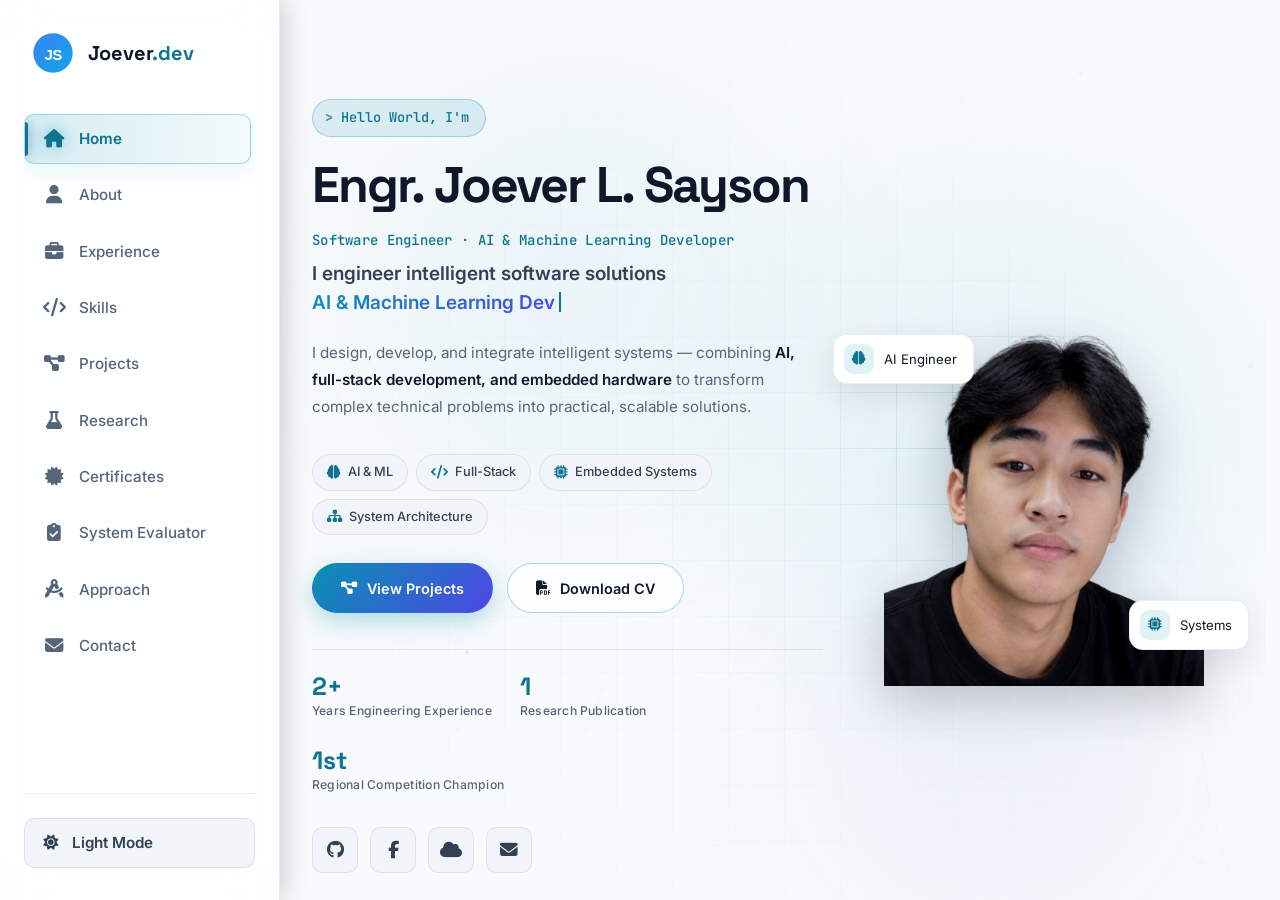
==== index.html @ 744bc2d8 "updated" ====
<!DOCTYPE html>
<html lang="en">

<head>
    <meta charset="UTF-8" />
    <meta name="viewport" content="width=device-width, initial-scale=1.0, viewport-fit=cover" />
    <meta name="google-site-verification" content="o4Kx3nv6QbTnX-3uEJTYt46DykIvtn0xxZeIbYy1yAg" />

    <title>Joever L. Sayson Software Engineer | AI, Full-Stack & Embedded Systems</title>
    <meta name="description" content="Software Engineer specializing in AI & Machine Learning, full-stack application development, system architecture, and hardware-software integration. Based in General Santos City, Philippines." />
    <meta name="author" content="Joever L. Sayson" />
    <meta name="theme-color" content="#030305" />
    <link rel="canonical" href="https://saysonjoever9.vercel.app/" />

    <!-- Open Graph -->
    <meta property="og:type" content="website" />
    <meta property="og:title" content="Joever L. Sayson — Software Engineer | AI & Systems" />
    <meta property="og:description" content="I design, build, and integrate intelligent software systems — AI, full-stack, and embedded." />
    <meta property="og:url" content="https://saysonjoever9.vercel.app/" />
    <meta property="og:image" content="https://saysonjoever9.vercel.app/image/og-cover.jpg" />
    <meta property="og:site_name" content="Joever L. Sayson" />

    <!-- Twitter -->
    <meta name="twitter:card" content="summary_large_image" />
    <meta name="twitter:title" content="Joever L. Sayson — Software Engineer" />
    <meta name="twitter:description" content="AI, full-stack, and embedded systems engineer building complete intelligent solutions." />
    <meta name="twitter:image" content="https://saysonjoever9.vercel.app/image/og-cover.jpg" />

    <link rel="icon" type="image/svg+xml" href="image/logo-js.svg" />
    <link rel="preconnect" href="https://fonts.googleapis.com" />
    <link rel="preconnect" href="https://fonts.gstatic.com" crossorigin />
    <link href="https://fonts.googleapis.com/css2?family=Inter:wght@300;400;500;600;700;800&family=JetBrains+Mono:wght@400;500;600&family=Space+Grotesk:wght@500;600;700&display=swap" rel="stylesheet" />
    <link rel="stylesheet" href="https://cdnjs.cloudflare.com/ajax/libs/font-awesome/6.5.1/css/all.min.css" />

    <script>
        (function() {
            try {
                const saved = localStorage.getItem("theme");
                const prefersLight = window.matchMedia("(prefers-color-scheme: light)").matches;
                if (saved === "light" || (!saved && prefersLight)) {
                    document.documentElement.setAttribute("data-theme", "light");
                }
            } catch (e) {}
        })();
    </script>
    <link rel="stylesheet" href="style.css" />
</head>

<body>

    <a class="skip-link" href="#content-frame">Skip to content</a>
    <div class="cursor-glow" id="cursorGlow" aria-hidden="true"></div>

    <!-- Mobile header -->
    <header class="mobile-header" id="mobileHeader">
        <a href="home.html" class="mobile-logo" data-frame-link="home.html" aria-label="Home">
            <span class="logo-circle">JS</span>
            <span class="logo-text">Joever<span>.dev</span></span>
        </a>
        <div class="mobile-actions">
            <button class="theme-toggle" id="themeToggleMobile" aria-label="Toggle theme">
        <i class="fa-solid fa-moon"></i>
      </button>
            <button class="menu-toggle" id="menuToggle" aria-label="Open menu" aria-expanded="false">
        <i class="fa-solid fa-bars"></i>
      </button>
        </div>
    </header>

    <!-- Sidebar -->
    <aside class="sidebar" id="sidebar">
        <a href="home.html" class="logo" data-frame-link="home.html" aria-label="Home">
            <img src="image/logo-js.svg" alt="JS Logo" class="logo-img" onerror="this.style.display='none'; this.nextElementSibling.style.display='grid';" />
            <span class="logo-mark" style="display:none;">JS</span>
            <span class="logo-text">Joever<span>.dev</span></span>
        </a>

        <button class="mobile-close" id="mobileClose" aria-label="Close menu">
      <i class="fa-solid fa-xmark"></i>
    </button>

        <nav class="side-links" id="sideLinks" aria-label="Primary">
            <a href="home.html" class="nav-link active" data-frame-link="home.html"><i class="fa-solid fa-house"></i><span>Home</span></a>
            <a href="about.html" class="nav-link" data-frame-link="about.html"><i class="fa-solid fa-user"></i><span>About</span></a>
            <a href="experience.html" class="nav-link" data-frame-link="experience.html"><i class="fa-solid fa-briefcase"></i><span>Experience</span></a>
            <a href="skills.html" class="nav-link" data-frame-link="skills.html"><i class="fa-solid fa-code"></i><span>Skills</span></a>
            <a href="projects.html" class="nav-link" data-frame-link="projects.html"><i class="fa-solid fa-diagram-project"></i><span>Projects</span></a>
            <a href="research.html" class="nav-link" data-frame-link="research.html"><i class="fa-solid fa-flask"></i><span>Research</span></a>
            <a href="certificates.html" class="nav-link" data-frame-link="certificates.html"><i class="fa-solid fa-certificate"></i><span>Certificates</span></a>
            <a href="qa.html" class="nav-link" data-frame-link="qa.html"><i class="fa-solid fa-clipboard-check"></i><span>System Evaluator</span></a>
            <a href="approach.html" class="nav-link" data-frame-link="approach.html"><i class="fa-solid fa-compass-drafting"></i><span>Approach</span></a>
            <a href="contact.html" class="nav-link" data-frame-link="contact.html"><i class="fa-solid fa-envelope"></i><span>Contact</span></a>
        </nav>

        <div class="sidebar-bottom">
            <button class="theme-toggle" id="themeToggle" aria-label="Toggle theme" title="Toggle theme">
        <i class="fa-solid fa-moon"></i>
        <span>Dark Mode</span>
      </button>
        </div>
    </aside>

    <div class="nav-overlay" id="navOverlay" aria-hidden="true"></div>

    <main class="main-content">
        <iframe id="content-frame" src="home.html" title="Portfolio Content" loading="eager" allow="clipboard-write"></iframe>
    </main>

    <script src="script.js"></script>
</body>

</html>
---- style.css ----
/* ============================================================
   JOEVER L. SAYSON — PORTFOLIO
   Refined stylesheet: same class names, cleaner architecture.
   ============================================================ */


/* ============ 1. TOKENS ============ */

:root {
    color-scheme: dark;
    /* Brand */
    --primary-rgb: 6, 182, 212;
    --primary: #22d3ee;
    --primary-strong: #06b6d4;
    --primary-soft: rgba(var(--primary-rgb), 0.12);
    --primary-line: rgba(var(--primary-rgb), 0.30);
    --gradient: linear-gradient(135deg, #06b6d4, #6366f1);
    --on-primary: #ffffff;
    /* Surfaces */
    --bg: #030305;
    --bg-alt: #0a0a0f;
    --surface: rgba(18, 18, 26, 0.55);
    --surface-solid: #0e0e16;
    --surface-hover: rgba(28, 28, 40, 0.7);
    --header-bg: rgba(3, 3, 5, 0.8);
    --scrim: rgba(0, 0, 0, 0.7);
    /* Lines */
    --border: rgba(255, 255, 255, 0.07);
    --border-hover: rgba(var(--primary-rgb), 0.35);
    --divider-dash: rgba(255, 255, 255, 0.12);
    /* Text */
    --text: #ffffff;
    --text-soft: #cbd5e1;
    --text-muted: #9aa8bd;
    /* Semantic accents */
    --green: #34d399;
    --orange: #fb923c;
    --pink: #f472b6;
    --violet: #a78bfa;
    --amber: #fbbf24;
    --link-blue: #60a5fa;
    /* Shape */
    --radius-sm: 10px;
    --radius: 16px;
    --radius-lg: 24px;
    --radius-full: 999px;
    /* Elevation */
    --shadow-sm: 0 4px 12px rgba(0, 0, 0, 0.2);
    --shadow: 0 12px 32px rgba(0, 0, 0, 0.4);
    --shadow-glow: 0 12px 40px rgba(var(--primary-rgb), 0.15);
    /* Motion */
    --ease-spring: cubic-bezier(0.175, 0.885, 0.32, 1.275);
    --ease-out: cubic-bezier(0.16, 1, 0.3, 1);
    --transition: color .3s var(--ease-out), background-color .3s var(--ease-out), border-color .3s var(--ease-out), box-shadow .3s var(--ease-out), transform .3s var(--ease-out), opacity .3s var(--ease-out);
    /* Type */
    --font-sans: 'Inter', system-ui, -apple-system, 'Segoe UI', Roboto, sans-serif;
    --font-mono: 'JetBrains Mono', ui-monospace, 'SF Mono', Menlo, Consolas, monospace;
    /* Layout */
    --sidebar-width: 280px;
    --header-height: 70px;
    --container-max: 1140px;
    --container-pad: clamp(20px, 4vw, 32px);
    --section-pad-y: clamp(64px, 8vw, 100px);
    --safe-top: env(safe-area-inset-top, 0px);
    --safe-bottom: env(safe-area-inset-bottom, 0px);
    /* Layers */
    --z-base: 1;
    --z-overlay: 1000;
    --z-header: 1001;
    --z-sidebar: 1002;
    --z-lightbox: 9999;
}

[data-theme="light"] {
    color-scheme: light;
    --primary-rgb: 8, 145, 178;
    --primary: #0e7490;
    --primary-strong: #0891b2;
    --gradient: linear-gradient(135deg, #0891b2, #4f46e5);
    --bg: #f8fafc;
    --bg-alt: #f1f5f9;
    --surface: rgba(255, 255, 255, 0.7);
    --surface-solid: #ffffff;
    --surface-hover: #ffffff;
    --header-bg: rgba(248, 250, 252, 0.85);
    --scrim: rgba(15, 23, 42, 0.55);
    --border: rgba(15, 23, 42, 0.08);
    --divider-dash: rgba(15, 23, 42, 0.14);
    --text: #0f172a;
    --text-soft: #334155;
    --text-muted: #56657a;
    --green: #047857;
    --orange: #c2410c;
    --pink: #be185d;
    --violet: #6d28d9;
    --amber: #b45309;
    --link-blue: #1d4ed8;
    --shadow-sm: 0 4px 12px rgba(15, 23, 42, 0.06);
    --shadow: 0 12px 32px rgba(15, 23, 42, 0.10);
    --shadow-glow: 0 12px 40px rgba(var(--primary-rgb), 0.14);
}


/* ============ 2. RESET & BASE ============ */

*,
*::before,
*::after {
    margin: 0;
    padding: 0;
    box-sizing: border-box;
}

html {
    scroll-behavior: smooth;
    scroll-padding-top: calc(var(--header-height) + 16px);
    -webkit-text-size-adjust: 100%;
    text-size-adjust: 100%;
}

body {
    font-family: var(--font-sans);
    font-size: 15.5px;
    line-height: 1.6;
    background: var(--bg);
    color: var(--text);
    -webkit-font-smoothing: antialiased;
    -moz-osx-font-smoothing: grayscale;
    text-rendering: optimizeLegibility;
    font-optical-sizing: auto;
    overflow-wrap: break-word;
    transition: background-color .3s var(--ease-out), color .3s var(--ease-out);
}

body:not(.frame-body) {
    height: 100vh;
    height: 100dvh;
    overflow: hidden;
}

body.frame-body {
    min-height: 100vh;
    min-height: 100dvh;
    overflow-x: hidden;
    scrollbar-width: thin;
    scrollbar-color: var(--primary-line) transparent;
}

h1,
h2,
h3,
h4 {
    line-height: 1.2;
    text-wrap: balance;
}

p {
    text-wrap: pretty;
}

a {
    color: inherit;
    text-decoration: none;
    transition: var(--transition);
}

img,
svg {
    display: block;
    max-width: 100%;
}

img {
    height: auto;
}

button {
    font: inherit;
    color: inherit;
    background: none;
    border: none;
    cursor: pointer;
    -webkit-tap-highlight-color: transparent;
    touch-action: manipulation;
}

::selection {
    background: rgba(var(--primary-rgb), 0.35);
    color: var(--text);
}

:focus-visible {
    outline: 2px solid var(--primary);
    outline-offset: 3px;
}

.frame-body::-webkit-scrollbar {
    width: 10px;
}

.frame-body::-webkit-scrollbar-track {
    background: transparent;
}

.frame-body::-webkit-scrollbar-thumb {
    background: var(--primary-line);
    border: 2px solid transparent;
    border-radius: 10px;
    background-clip: content-box;
}

.frame-body::-webkit-scrollbar-thumb:hover {
    background: var(--primary);
    background-clip: content-box;
}

.sr-only {
    position: absolute;
    width: 1px;
    height: 1px;
    padding: 0;
    margin: -1px;
    overflow: hidden;
    clip: rect(0, 0, 0, 0);
    white-space: nowrap;
    border: 0;
}

.skip-link {
    position: fixed;
    top: 8px;
    left: 8px;
    z-index: calc(var(--z-lightbox) + 1);
    padding: 10px 18px;
    border-radius: var(--radius-full);
    background: var(--primary);
    color: var(--on-primary);
    font-weight: 600;
    transform: translateY(-200%);
}

.skip-link:focus {
    transform: none;
}


/* ============ 3. LAYOUT SHELL ============ */

.mobile-header {
    display: none;
    position: fixed;
    inset: 0 0 auto 0;
    height: calc(var(--header-height) + var(--safe-top));
    padding: var(--safe-top) 16px 0;
    align-items: center;
    justify-content: space-between;
    gap: 12px;
    background: var(--header-bg);
    border-bottom: 1px solid var(--border);
    z-index: var(--z-header);
}

.mobile-logo {
    display: flex;
    align-items: center;
    gap: 10px;
    min-width: 0;
}

.mobile-logo .logo-circle {
    display: grid;
    place-items: center;
    flex-shrink: 0;
    width: 40px;
    height: 40px;
    border-radius: 12px;
    background: var(--gradient);
    color: var(--on-primary);
    font-weight: 700;
    font-size: 1.1rem;
    box-shadow: 0 4px 12px rgba(var(--primary-rgb), 0.3);
}

.mobile-logo .logo-text {
    font-weight: 700;
    font-size: 1rem;
    white-space: nowrap;
    overflow: hidden;
    text-overflow: ellipsis;
}

.mobile-actions {
    display: flex;
    align-items: center;
    justify-content: flex-end;
    gap: 8px;
    flex-shrink: 0;
}

.sidebar {
    position: fixed;
    inset: 0 auto 0 0;
    width: var(--sidebar-width);
    height: 100vh;
    height: 100dvh;
    display: flex;
    flex-direction: column;
    padding: 32px 24px calc(32px + var(--safe-bottom));
    background: var(--surface);
    border-right: 1px solid var(--border);
    box-shadow: 4px 0 24px rgba(0, 0, 0, 0.18);
    z-index: var(--z-overlay);
    overflow-y: auto;
    overscroll-behavior: contain;
    scrollbar-width: none;
}

.sidebar::-webkit-scrollbar {
    display: none;
}

.logo {
    display: flex;
    align-items: center;
    gap: 14px;
    flex-shrink: 0;
    margin-bottom: 40px;
    padding-left: 8px;
    font-weight: 700;
    font-size: 1.25rem;
    color: var(--text);
}

.logo-img,
.logo-mark {
    flex-shrink: 0;
    width: 42px;
    height: 42px;
    border-radius: 12px;
}

.logo-img {
    object-fit: contain;
}

.logo-mark {
    display: grid;
    place-items: center;
    background: var(--gradient);
    color: var(--on-primary);
    font-size: 1rem;
    box-shadow: 0 4px 16px rgba(var(--primary-rgb), 0.3);
}

.logo-text span {
    color: var(--primary);
}

.side-links {
    display: flex;
    flex-direction: column;
    gap: 6px;
    flex: 1;
    padding-right: 4px;
    overflow-y: auto;
    scrollbar-width: none;
}

.side-links::-webkit-scrollbar {
    display: none;
}

.nav-link {
    position: relative;
    display: flex;
    align-items: center;
    gap: 14px;
    flex-shrink: 0;
    min-height: 48px;
    padding: 12px 18px;
    border: 1px solid transparent;
    border-radius: var(--radius-sm);
    font-size: 0.95rem;
    font-weight: 500;
    color: var(--text-muted);
    overflow: hidden;
}

.nav-link i {
    flex-shrink: 0;
    width: 22px;
    text-align: center;
    font-size: 1.15rem;
    color: var(--text-muted);
    transition: var(--transition);
}

.nav-link.active {
    color: var(--primary);
    font-weight: 600;
    background: linear-gradient(90deg, rgba(var(--primary-rgb), 0.16), rgba(var(--primary-rgb), 0.04));
    border-color: var(--primary-line);
    box-shadow: 0 4px 20px rgba(var(--primary-rgb), 0.10);
}

.nav-link.active i {
    color: var(--primary);
    filter: drop-shadow(0 0 8px rgba(var(--primary-rgb), 0.5));
}

.nav-link.active::before {
    content: '';
    position: absolute;
    left: 0;
    top: 15%;
    bottom: 15%;
    width: 3px;
    border-radius: 0 4px 4px 0;
    background: var(--primary);
    box-shadow: 0 0 12px var(--primary);
}

.sidebar-bottom {
    margin-top: auto;
    padding-top: 24px;
    border-top: 1px solid var(--border);
    flex-shrink: 0;
}

.theme-toggle,
.menu-toggle,
.mobile-close {
    display: none;
    align-items: center;
    justify-content: center;
    flex-shrink: 0;
    width: 44px;
    height: 44px;
    border-radius: 12px;
    background: var(--bg-alt);
    border: 1px solid var(--border);
    color: var(--text-soft);
    font-size: 1.1rem;
    transition: var(--transition);
}

.sidebar-bottom .theme-toggle {
    display: flex;
    justify-content: flex-start;
    width: 100%;
    height: 50px;
    gap: 14px;
    padding: 0 18px;
    border-radius: var(--radius-sm);
    font-size: 0.95rem;
    font-weight: 600;
}

.main-content {
    position: relative;
    z-index: var(--z-base);
    width: calc(100% - var(--sidebar-width));
    height: 100vh;
    height: 100dvh;
    margin-left: var(--sidebar-width);
}

#content-frame {
    display: block;
    width: 100%;
    height: 100%;
    border: 0;
    background: transparent;
}

.nav-overlay {
    position: fixed;
    inset: 0;
    background: var(--scrim);
    opacity: 0;
    visibility: hidden;
    transition: opacity .4s var(--ease-out), visibility .4s;
    z-index: var(--z-overlay);
}

.nav-overlay.active {
    opacity: 1;
    visibility: visible;
}

@supports (backdrop-filter: blur(1px)) or (-webkit-backdrop-filter: blur(1px)) {
    .mobile-header {
        -webkit-backdrop-filter: blur(20px) saturate(150%);
        backdrop-filter: blur(20px) saturate(150%);
    }
    .sidebar {
        -webkit-backdrop-filter: blur(24px) saturate(150%);
        backdrop-filter: blur(24px) saturate(150%);
    }
    .nav-overlay {
        -webkit-backdrop-filter: blur(8px);
        backdrop-filter: blur(8px);
    }
    .about-card,
    .skill-card,
    .contact-card,
    .project-card,
    .mini-card,
    .btn-outline {
        -webkit-backdrop-filter: blur(12px);
        backdrop-filter: blur(12px);
    }
}


/* ============ 4. BUTTONS ============ */

.btn {
    position: relative;
    isolation: isolate;
    display: inline-flex;
    align-items: center;
    justify-content: center;
    gap: 10px;
    min-height: 50px;
    padding: 12px 28px;
    border: 1px solid transparent;
    border-radius: var(--radius-full);
    font-weight: 600;
    font-size: clamp(0.9rem, 1.2vw, 1rem);
    white-space: nowrap;
    overflow: hidden;
    transition: var(--transition);
}

.btn-primary {
    background: var(--gradient);
    color: var(--on-primary);
    box-shadow: 0 8px 24px rgba(var(--primary-rgb), 0.3);
}

.btn-primary::before {
    content: '';
    position: absolute;
    inset: 0;
    z-index: -1;
    background: linear-gradient(90deg, transparent, rgba(255, 255, 255, 0.22), transparent);
    transform: translateX(-100%);
    transition: transform .6s var(--ease-out);
}

.btn-outline {
    background: var(--surface);
    border-color: var(--border-hover);
    color: var(--text);
}

.btn:active {
    transform: translateY(0) scale(0.98);
}


/* ============ 5. SECTIONS ============ */

.container {
    width: 100%;
    max-width: var(--container-max);
    margin-inline: auto;
    padding-inline: var(--container-pad);
}

.section {
    position: relative;
    padding-block: var(--section-pad-y);
}

.frame-body .section:first-of-type {
    padding-top: clamp(40px, 6vw, 64px);
}

.section-head {
    max-width: 680px;
    margin: 0 auto clamp(40px, 6vw, 64px);
    padding-inline: 4px;
    text-align: center;
}

.section-icon {
    display: inline-grid;
    place-items: center;
    width: 56px;
    height: 56px;
    margin-bottom: 20px;
    border-radius: var(--radius);
    background: var(--primary-soft);
    border: 1px solid var(--primary-line);
    color: var(--primary);
    font-size: 1.4rem;
    box-shadow: 0 8px 24px rgba(var(--primary-rgb), 0.15);
}

.section-head h2 {
    margin-bottom: 12px;
    font-size: clamp(1.7rem, 4vw, 2.6rem);
    font-weight: 800;
    letter-spacing: -0.03em;
    line-height: 1.15;
}

.section-head h2 .accent,
.accent-text {
    color: var(--primary);
    background: var(--gradient);
    -webkit-background-clip: text;
    background-clip: text;
    -webkit-text-fill-color: transparent;
}

.section-sub {
    color: var(--text-muted);
    font-size: clamp(0.95rem, 2.5vw, 1.05rem);
    max-width: 60ch;
    margin-inline: auto;
}


/* ============ 6. HERO ============ */

.hero {
    --portrait-pos: 50% 14%;
    --portrait-zoom: 1;
    position: relative;
    isolation: isolate;
    display: flex;
    flex-direction: column;
    align-items: center;
    justify-content: center;
    min-height: 100vh;
    min-height: 100dvh;
    padding: clamp(88px, 11vh, 128px) var(--container-pad) clamp(88px, 11vh, 112px);
    overflow: hidden;
}

.hero::before {
    content: '';
    position: absolute;
    inset: 0;
    z-index: 0;
    pointer-events: none;
    background: radial-gradient(520px circle at var(--mx, 72%) var(--my, 45%), rgba(var(--primary-rgb), 0.09), transparent 70%);
}

.hero-bg {
    position: absolute;
    inset: 0;
    z-index: 0;
    overflow: hidden;
    pointer-events: none;
}

#hero-canvas {
    position: absolute;
    inset: 0;
    width: 100%;
    height: 100%;
    opacity: 0.3;
    pointer-events: none;
}

[data-theme="light"] #hero-canvas {
    opacity: 0.14;
}

.grid-overlay {
    position: absolute;
    inset: 0;
    background-image: linear-gradient(rgba(var(--primary-rgb), 0.035) 1px, transparent 1px), linear-gradient(90deg, rgba(var(--primary-rgb), 0.035) 1px, transparent 1px);
    background-size: 56px 56px;
    -webkit-mask-image: radial-gradient(ellipse at center, #000 10%, transparent 80%);
    mask-image: radial-gradient(ellipse at center, #000 10%, transparent 80%);
}

.grid-overlay::after {
    content: '';
    position: absolute;
    inset: 0;
    background-image: linear-gradient(rgba(var(--primary-rgb), 0.28) 1px, transparent 1px), linear-gradient(90deg, rgba(var(--primary-rgb), 0.28) 1px, transparent 1px);
    background-size: 56px 56px;
    -webkit-mask-image: radial-gradient(240px circle at var(--mx, 72%) var(--my, 45%), #000, transparent 70%);
    mask-image: radial-gradient(240px circle at var(--mx, 72%) var(--my, 45%), #000, transparent 70%);
}

.glow-orb {
    position: absolute;
    border-radius: 50%;
    filter: blur(100px);
    opacity: 0.4;
}

.glow-orb-1 {
    top: 10%;
    left: 10%;
    width: clamp(300px, 40vw, 500px);
    aspect-ratio: 1;
    background: rgba(var(--primary-rgb), 0.15);
}

.glow-orb-2 {
    bottom: 5%;
    right: 10%;
    width: clamp(250px, 35vw, 400px);
    aspect-ratio: 1;
    background: rgba(99, 102, 241, 0.16);
}

.hero-content {
    position: relative;
    z-index: var(--z-base);
    display: grid;
    grid-template-columns: minmax(0, 1.15fr) minmax(0, 0.85fr);
    gap: clamp(32px, 5vw, 72px);
    align-items: center;
    width: 100%;
    max-width: var(--container-max);
}

.hero-text {
    order: 1;
    display: flex;
    flex-direction: column;
    align-items: flex-start;
}

.hero-greeting-wrapper {
    margin-bottom: 22px;
}

.hero-greeting {
    display: inline-flex;
    align-items: center;
    gap: 8px;
    padding: 7px 16px 7px 12px;
    border-radius: var(--radius-full);
    background: var(--primary-soft);
    border: 1px solid var(--primary-line);
    color: var(--primary);
    font-family: var(--font-mono);
    font-size: clamp(0.76rem, 1.4vw, 0.85rem);
    font-weight: 500;
}

.hero-greeting::before {
    content: '>';
    font-weight: 700;
    opacity: 0.8;
}

.hero-name {
    margin-bottom: 18px;
    font-size: clamp(2.4rem, 5vw, 4.4rem);
    font-weight: 800;
    letter-spacing: -0.04em;
    line-height: 1.04;
    color: var(--text);
    background: none;
    -webkit-text-fill-color: currentColor;
}

.hero-prefix {
    display: block;
    margin-bottom: 0.5em;
    font-family: var(--font-mono);
    font-size: clamp(0.9rem, 1.5vw, 1.1rem);
    font-weight: 500;
    letter-spacing: 0;
    color: var(--primary);
}

.hero-title {
    display: flex;
    flex-direction: column;
    align-items: flex-start;
    gap: 2px;
    margin-bottom: 24px;
    font-size: clamp(1.05rem, 1.9vw, 1.4rem);
    font-weight: 600;
    line-height: 1.4;
    color: var(--text-soft);
}

.hero-role {
    display: block;
}

.hero-title .divider {
    display: none;
}

#typed {
    width: fit-content;
    max-width: 100%;
    min-height: 1.4em;
}

#typed::after {
    content: '';
    display: inline-block;
    width: 2px;
    height: 1.05em;
    margin-left: 4px;
    vertical-align: -0.15em;
    background: var(--primary);
    animation: caretBlink 1s steps(1) infinite;
}

@keyframes caretBlink {
    50% {
        opacity: 0;
    }
}

.hero-desc {
    max-width: 54ch;
    margin-bottom: 34px;
    font-size: clamp(0.95rem, 1.5vw, 1.08rem);
    line-height: 1.75;
    color: var(--text-muted);
}

.hero-desc strong {
    color: var(--text);
    font-weight: 600;
}

.hero-cta {
    display: flex;
    flex-wrap: wrap;
    gap: 14px;
    width: 100%;
    margin-bottom: 36px;
}

.hero-socials {
    display: flex;
    flex-wrap: wrap;
    align-items: center;
    gap: 12px;
}

.hero-socials a {
    display: grid;
    place-items: center;
    width: 46px;
    height: 46px;
    border-radius: var(--radius-sm);
    background: var(--bg-alt);
    border: 1px solid var(--border);
    color: var(--text-soft);
    font-size: 1.1rem;
    transition: var(--transition);
}

.hero-image-wrapper {
    order: 2;
    position: relative;
    display: flex;
    align-items: center;
    justify-content: center;
}

.hero-image {
    position: relative;
    isolation: isolate;
    width: clamp(250px, 31vw, 390px);
    aspect-ratio: 4 / 5;
}


/* KINI ANG PINAKA-IMPORTANTE: Tangtangon ang box ug i-blend ang puti nga background */

.image-frame {
    position: relative;
    z-index: 2;
    width: 100%;
    height: 100%;
    display: flex;
    align-items: flex-end;
    justify-content: center;
    background: transparent !important;
    border: none !important;
    box-shadow: none !important;
    /* I-blend ang puti nga background sa imong picture ngadto sa dark mode */
    mix-blend-mode: screen;
    transition: transform 0.4s var(--ease-out);
}


/* Sa light mode, gamiton ang multiply aron mawala ang puti */

[data-theme="light"] .image-frame {
    mix-blend-mode: multiply;
}

.image-frame::after {
    display: none;
}

.image-frame img {
    width: 100%;
    height: 100%;
    object-fit: cover;
    object-position: var(--portrait-pos);
    transform: scale(var(--portrait-zoom));
    transform-origin: 50% 100%;
    transition: transform 0.5s var(--ease-out);
    filter: contrast(1.1) brightness(0.95) drop-shadow(0 15px 25px rgba(0, 0, 0, 0.6));
}

[data-theme="light"] .image-frame img {
    filter: contrast(1.1) brightness(0.95) drop-shadow(0 15px 25px rgba(0, 0, 0, 0.2));
}

.glow-ring {
    position: absolute;
    top: 10%;
    left: 50%;
    transform: translateX(-50%);
    width: 80%;
    height: 80%;
    z-index: 1;
    border-radius: 50%;
    background: radial-gradient(circle, rgba(var(--primary-rgb), 0.3) 0%, rgba(99, 102, 241, 0.1) 50%, transparent 70%);
    filter: blur(40px);
    opacity: 0.8;
    pointer-events: none;
}

[data-theme="light"] .glow-ring {
    opacity: 0.4;
}

@media (hover: hover) and (pointer: fine) {
    .hero-image:hover .image-frame img {
        transform: scale(calc(var(--portrait-zoom) + 0.05));
        filter: contrast(1.15) brightness(0.9) drop-shadow(0 25px 40px rgba(0, 0, 0, 0.8));
    }
    [data-theme="light"] .hero-image:hover .image-frame img {
        filter: contrast(1.15) brightness(0.9) drop-shadow(0 25px 40px rgba(0, 0, 0, 0.3));
    }
}

.floating-badge {
    position: absolute;
    z-index: 3;
    display: flex;
    align-items: center;
    gap: 10px;
    padding: 9px 16px 9px 10px;
    border-radius: 14px;
    background: var(--surface-solid);
    border: 1px solid var(--border);
    box-shadow: var(--shadow);
    font-size: 0.82rem;
    line-height: 1.25;
    color: var(--text);
}

.floating-badge i {
    display: grid;
    place-items: center;
    flex-shrink: 0;
    width: 30px;
    height: 30px;
    border-radius: 9px;
    background: var(--primary-soft);
    color: var(--primary);
    font-size: 0.85rem;
}

.floating-badge small {
    display: block;
    font-size: 0.68rem;
    font-weight: 500;
    color: var(--text-muted);
}

.floating-badge strong {
    font-weight: 700;
}

.badge-1 {
    top: 12%;
    left: -16%;
}

.badge-2 {
    bottom: 9%;
    right: -14%;
}

.scroll-down {
    position: absolute;
    bottom: 28px;
    left: 50%;
    translate: -50% 0;
    z-index: 10;
    display: flex;
    flex-direction: column;
    align-items: center;
    gap: 8px;
    font-size: 0.75rem;
    font-weight: 500;
    letter-spacing: 0.12em;
    text-transform: uppercase;
    color: var(--text-muted);
}

.scroll-down i {
    animation: bounce 2s infinite;
}

.reveal-fade {
    animation: heroIn 0.9s var(--ease-out) both;
    animation-delay: var(--d, 0s);
}

.hero-text>.reveal-fade:nth-child(1) {
    --d: 0.05s;
}

.hero-text>.reveal-fade:nth-child(2) {
    --d: 0.15s;
}

.hero-text>.reveal-fade:nth-child(3) {
    --d: 0.25s;
}

.hero-text>.reveal-fade:nth-child(4) {
    --d: 0.35s;
}

.hero-text>.reveal-fade:nth-child(5) {
    --d: 0.45s;
}

.hero-text>.reveal-fade:nth-child(6) {
    --d: 0.55s;
}

.hero-image-wrapper.reveal-fade {
    --d: 0.3s;
}

.scroll-down.reveal-fade {
    --d: 1.1s;
}

@keyframes heroIn {
    from {
        opacity: 0;
        transform: translateY(18px);
        filter: blur(4px);
    }
    to {
        opacity: 1;
        transform: none;
        filter: blur(0);
    }
}

@keyframes bounce {
    0%,
    20%,
    50%,
    80%,
    100% {
        transform: translateY(0);
    }
    40% {
        transform: translateY(-10px);
    }
    60% {
        transform: translateY(-5px);
    }
}


/* ============ 7. CARDS & GRIDS ============ */

.about-grid,
.contact-grid {
    display: grid;
    grid-template-columns: repeat(auto-fit, minmax(min(100%, 280px), 1fr));
    gap: 24px;
    margin-bottom: 40px;
}

.skills-grid {
    display: grid;
    grid-template-columns: repeat(2, minmax(0, 1fr));
    gap: 24px;
    margin-bottom: 40px;
}

.about-card,
.skill-card,
.contact-card,
.project-card,
.mini-card,
.flow-step {
    background: var(--surface);
    border: 1px solid var(--border);
    transition: var(--transition);
}

.about-card,
.skill-card,
.contact-card {
    position: relative;
    overflow: hidden;
    padding: clamp(24px, 4vw, 32px) clamp(20px, 3.5vw, 28px);
    border-radius: var(--radius-lg);
}

.about-card::before,
.skill-card::before,
.contact-card::before {
    content: '';
    position: absolute;
    inset: 0 0 auto 0;
    height: 1px;
    background: linear-gradient(90deg, transparent, rgba(var(--primary-rgb), 0.6), transparent);
    opacity: 0;
    transition: opacity .4s ease;
}

.about-icon {
    display: inline-block;
    margin-bottom: 20px;
    padding: 12px;
    border-radius: var(--radius);
    background: var(--primary-soft);
    color: var(--primary);
    font-size: 2rem;
}

.about-card h3,
.contact-card h4 {
    margin-bottom: 10px;
    font-size: clamp(1.05rem, 2.5vw, 1.15rem);
    font-weight: 700;
    color: var(--text);
}

.about-card p,
.contact-card p {
    font-size: clamp(0.9rem, 2vw, 0.95rem);
    line-height: 1.65;
    color: var(--text-muted);
}

.about-text {
    max-width: 800px;
    margin-inline: auto;
    text-align: center;
    font-size: clamp(0.95rem, 2vw, 1.05rem);
    line-height: 1.85;
    color: var(--text-muted);
}

.about-text p {
    margin-bottom: 20px;
}

.about-text strong {
    color: var(--text);
}

.contact-card {
    display: flex;
    flex-direction: column;
    align-items: flex-start;
    gap: 6px;
}

.contact-card i {
    display: inline-block;
    margin-bottom: 8px;
    padding: 10px;
    border-radius: var(--radius);
    background: var(--primary-soft);
    color: var(--primary);
    font-size: 1.6rem;
}

.contact-card p {
    font-family: var(--font-mono);
    font-size: 0.82rem;
    overflow-wrap: anywhere;
}


/* ============ 8. SKILLS ============ */

#skills .container {
    display: flex;
    flex-direction: column;
    align-items: center;
}

#skills .skills-grid {
    width: 100%;
}

.skill-head {
    display: flex;
    align-items: center;
    gap: 14px;
    margin-bottom: 24px;
}

.skill-head i {
    font-size: 1.4rem;
    color: var(--primary);
}

.skill-head h3 {
    font-size: clamp(1rem, 2.5vw, 1.1rem);
    font-weight: 700;
}

.tags {
    display: flex;
    flex-wrap: wrap;
    gap: 10px;
}

.tags span {
    padding: 6px 14px;
    border-radius: var(--radius-full);
    background: var(--bg-alt);
    border: 1px solid var(--border);
    color: var(--text-soft);
    font-size: clamp(0.75rem, 1.8vw, 0.8rem);
    cursor: default;
    transition: var(--transition);
}

.skill-images-grid {
    display: flex;
    flex-wrap: wrap;
    align-items: flex-start;
    gap: 12px;
    margin-top: 10px;
}

.skill-img-item {
    position: relative;
    display: flex;
    flex-direction: column;
    align-items: center;
    justify-content: center;
    flex-shrink: 0;
    gap: 8px;
    width: clamp(75px, 12vw, 90px);
    padding: 12px 6px;
    border-radius: var(--radius);
    background: var(--bg-alt);
    border: 1px solid var(--border);
    cursor: pointer;
    transition: var(--transition);
}

:root:not([data-theme="light"]) .skill-img-item {
    background: rgba(255, 255, 255, 0.06);
}

.skill-img-item img {
    width: 38px;
    height: 38px;
    object-fit: contain;
    filter: drop-shadow(0 2px 4px rgba(0, 0, 0, 0.2));
    transition: transform .3s var(--ease-out);
}

:root:not([data-theme="light"]) .skill-img-item img {
    filter: drop-shadow(0 2px 4px rgba(255, 255, 255, 0.1));
}

.fallback-icon {
    display: flex;
    align-items: center;
    height: 38px;
    font-size: 1.8rem;
    color: var(--primary);
    transition: var(--transition);
}

.exp-text {
    width: 100%;
    max-width: 65px;
    margin-top: 2px;
    padding: 4px 8px;
    border-radius: 6px;
    background: #d1fae5;
    border: 1px solid rgba(16, 185, 129, 0.3);
    font-family: var(--font-mono);
    font-size: 0.75rem;
    font-weight: 800;
    line-height: 1.2;
    text-align: center;
    white-space: nowrap;
    color: #065f46;
}

:root:not([data-theme="light"]) .exp-text {
    background: rgba(16, 185, 129, 0.18);
    color: var(--green);
}

.exp-stat {
    display: inline-flex;
    align-items: center;
    gap: 12px;
    margin: 0 auto 32px;
    padding: 14px 22px;
    border-radius: var(--radius-full);
    background: var(--primary-soft);
    border: 1px solid var(--primary-line);
    box-shadow: 0 4px 20px rgba(var(--primary-rgb), 0.08);
}

.exp-stat span:first-child {
    font-family: var(--font-mono);
    font-size: 1.6rem;
    font-weight: 800;
    line-height: 1;
    color: var(--primary);
}

.exp-stat span:last-child {
    font-size: 0.9rem;
    font-weight: 500;
    color: var(--text-soft);
}


/* ============ 9. PROJECTS ============ */

.project-card {
    position: relative;
    overflow: hidden;
    margin-bottom: 32px;
    padding: clamp(24px, 4vw, 40px);
    border-radius: var(--radius-lg);
}

.project-card.featured {
    border-color: var(--primary-line);
    background: linear-gradient(160deg, rgba(var(--primary-rgb), 0.07), var(--surface) 60%);
    box-shadow: var(--shadow-sm);
}

.project-header {
    margin-bottom: 20px;
    padding-bottom: 20px;
    border-bottom: 1px solid var(--border);
}

.project-header h3 {
    font-size: clamp(1.2rem, 2.5vw, 1.5rem);
    font-weight: 700;
    letter-spacing: -0.02em;
    line-height: 1.3;
    color: var(--text);
}

.project-badge {
    --badge: var(--text-soft);
    display: inline-flex;
    align-items: center;
    gap: 8px;
    margin-bottom: 20px;
    padding: 8px 16px;
    border-radius: var(--radius-full);
    border: 1px solid color-mix(in srgb, var(--badge) 30%, transparent);
    background: color-mix(in srgb, var(--badge) 12%, transparent);
    color: var(--badge);
    font-size: clamp(0.72rem, 1.8vw, 0.8rem);
    font-weight: 600;
    line-height: 1.4;
}

.badge-warning {
    --badge: var(--amber);
}

.badge-violet,
.thesis-badge {
    --badge: var(--violet);
}

.badge-green {
    --badge: var(--green);
}

.badge-orange {
    --badge: var(--orange);
}

.badge-pink {
    --badge: var(--pink);
}

.project-body p,
.project-info p {
    margin-bottom: 16px;
    font-size: clamp(0.92rem, 2vw, 1rem);
    line-height: 1.75;
    color: var(--text-muted);
    max-width: 75ch;
}

.project-body p:last-child {
    margin-bottom: 0;
}

.project-body strong {
    color: var(--text-soft);
    font-weight: 600;
}

.project-info h3 {
    margin-bottom: 16px;
    font-size: clamp(1.15rem, 2.5vw, 1.5rem);
    font-weight: 700;
    line-height: 1.4;
    color: var(--text);
}

.project-card .project-info>p:first-of-type {
    color: var(--text-soft);
}

.project-card .project-info>p strong {
    color: var(--text);
    font-weight: 600;
}

.project-footer {
    margin-top: 24px;
    padding-top: 20px;
    border-top: 1px dashed var(--divider-dash);
}

.project-tech {
    display: flex;
    flex-wrap: wrap;
    gap: 10px;
}

.project-tech span {
    padding: 6px 14px;
    border-radius: var(--radius-full);
    background: var(--bg-alt);
    border: 1px solid var(--border);
    color: var(--text-soft);
    font-family: var(--font-mono);
    font-size: 0.75rem;
    transition: var(--transition);
}

.project-highlights {
    display: grid;
    grid-template-columns: repeat(auto-fit, minmax(min(100%, 250px), 1fr));
    gap: 16px;
    margin-block: 24px;
}

.highlight {
    display: flex;
    align-items: flex-start;
    gap: 14px;
    padding: 16px;
    border-radius: var(--radius-sm);
    background: var(--bg-alt);
    border: 1px solid var(--border);
    transition: var(--transition);
}

.highlight i {
    flex-shrink: 0;
    margin-top: 4px;
    color: var(--primary);
    font-size: 1.1rem;
}

.highlight strong {
    display: block;
    margin-bottom: 4px;
    font-size: clamp(0.82rem, 2vw, 0.88rem);
    color: var(--text);
}

.highlight span {
    font-size: clamp(0.82rem, 2vw, 0.88rem);
    line-height: 1.55;
    color: var(--text-muted);
}

.thesis-label {
    display: inline-flex;
    flex-wrap: wrap;
    align-items: center;
    gap: 10px;
    max-width: 100%;
    margin-bottom: 24px;
    padding: 10px 20px;
    border-radius: var(--radius-full);
    background: var(--primary-soft);
    border: 1px solid var(--primary-line);
    font-size: clamp(0.82rem, 2vw, 0.9rem);
    font-weight: 600;
    color: var(--primary);
}

.privacy-note {
    display: flex;
    align-items: center;
    gap: 8px;
    margin-top: 1rem;
    padding-top: 1rem;
    border-top: 1px dashed var(--divider-dash);
    font-size: 0.85rem;
    font-style: italic;
    color: var(--text-muted);
}

.privacy-note i {
    color: var(--amber);
}

a.project-link {
    display: block;
    color: inherit;
}

.link-icon {
    margin-left: 8px;
    font-size: 0.8em;
    color: var(--link-blue);
    opacity: 0.7;
    transition: var(--transition);
}

.project-preview {
    position: relative;
    max-width: 100%;
    margin: 1.5rem 0;
    overflow: hidden;
    border-radius: 12px;
    border: 1px solid var(--border);
    background: var(--bg-alt);
}

.project-preview img {
    width: 100%;
    transition: transform .4s var(--ease-out);
}

.preview-caption {
    position: absolute;
    inset: auto 0 0 0;
    padding: 0.5rem;
    background: rgba(0, 0, 0, 0.72);
    color: #fff;
    font-family: var(--font-mono);
    font-size: 0.75rem;
    text-align: center;
}


/* ============ 10. APPROACH FLOW, QUOTE, MINI CARDS ============ */

.approach-flow {
    display: flex;
    flex-wrap: wrap;
    align-items: center;
    justify-content: center;
    gap: 16px;
    margin-bottom: 56px;
}

.flow-step {
    flex: 1 1 180px;
    max-width: 220px;
    padding: clamp(20px, 3vw, 28px) clamp(16px, 2.5vw, 24px);
    border-radius: var(--radius);
    text-align: center;
}

.flow-icon {
    display: grid;
    place-items: center;
    width: 56px;
    height: 56px;
    margin: 0 auto 16px;
    border-radius: var(--radius);
    background: var(--primary-soft);
    border: 1px solid var(--primary-line);
    color: var(--primary);
    font-size: 1.4rem;
}

.flow-step h4 {
    margin-bottom: 8px;
    font-size: clamp(0.92rem, 2vw, 1rem);
    font-weight: 700;
}

.flow-step p {
    font-size: clamp(0.8rem, 1.8vw, 0.85rem);
    color: var(--text-muted);
}

.flow-arrow {
    flex-shrink: 0;
    font-size: 1.2rem;
    color: var(--primary);
    opacity: 0.5;
}

.quote {
    max-width: 760px;
    margin-inline: auto;
    padding: clamp(24px, 4vw, 40px);
    border-radius: var(--radius-lg);
    background: var(--primary-soft);
    border: 1px solid var(--primary-line);
    box-shadow: var(--shadow-glow);
    text-align: center;
    font-size: clamp(1rem, 2.5vw, 1.4rem);
    font-style: italic;
    line-height: 1.7;
    color: var(--text-soft);
}

.other-projects {
    width: 100%;
    margin-top: 48px;
}

.mini-title {
    margin-bottom: 24px;
    text-align: center;
    font-size: clamp(1.15rem, 3vw, 1.4rem);
    font-weight: 700;
    color: var(--text);
}

.mini-grid {
    display: grid;
    grid-template-columns: repeat(auto-fit, minmax(min(100%, 280px), 1fr));
    gap: 20px;
}

.mini-card {
    display: flex;
    flex-direction: column;
    align-items: flex-start;
    padding: clamp(20px, 3vw, 28px) clamp(18px, 2.5vw, 24px);
    border-radius: var(--radius-lg);
}

.mini-card i {
    display: inline-block;
    margin-bottom: 16px;
    padding: 12px;
    border-radius: 12px;
    background: var(--primary-soft);
    color: var(--primary);
    font-size: 1.5rem;
}

.mini-card h4 {
    margin-bottom: 10px;
    font-size: clamp(1rem, 2.5vw, 1.1rem);
    font-weight: 700;
    color: var(--text);
}

.mini-card p {
    font-size: clamp(0.88rem, 2vw, 0.95rem);
    line-height: 1.65;
    color: var(--text-muted);
}


/* ============ 11. REVEAL ============ */

.reveal {
    opacity: 0;
    transform: translateY(24px);
    transition: opacity .8s var(--ease-out) var(--delay, 0s), transform .8s var(--ease-out) var(--delay, 0s);
}

.reveal.active {
    opacity: 1;
    transform: none;
}

@media (scripting: none) {
    .reveal {
        opacity: 1;
        transform: none;
    }
}


/* ============ 12. HOVER / FOCUS (pointer devices only) ============ */

@media (hover: hover) and (pointer: fine) {
    .nav-link:hover {
        color: var(--text);
        background: var(--surface-hover);
        border-color: var(--border);
    }
    .nav-link:hover i {
        color: var(--primary);
        transform: translateX(3px) scale(1.08);
    }
    .theme-toggle:hover,
    .menu-toggle:hover,
    .mobile-close:hover {
        color: var(--primary);
        background: var(--primary-soft);
        border-color: var(--primary-line);
        transform: translateY(-2px);
    }
    .sidebar-bottom .theme-toggle:hover {
        box-shadow: 0 4px 16px rgba(var(--primary-rgb), 0.15);
    }
    .btn-primary:hover {
        transform: translateY(-3px);
        box-shadow: 0 12px 32px rgba(var(--primary-rgb), 0.4);
    }
    .btn-primary:hover::before {
        transform: translateX(100%);
    }
    .btn-outline:hover {
        transform: translateY(-3px);
        background: var(--primary-soft);
        border-color: var(--primary);
    }
    .hero-image:hover .image-frame {
        box-shadow: 0 30px 70px -20px rgba(0, 0, 0, 0.6), 0 0 80px rgba(var(--primary-rgb), 0.26);
    }
    .hero-image:hover .image-frame img {
        transform: scale(calc(var(--portrait-zoom) + 0.05));
    }
    .btn:hover i {
        transform: translateX(3px);
    }
    .hero-socials a:hover {
        color: var(--primary);
        background: var(--primary-soft);
        border-color: var(--primary-line);
        transform: translateY(-5px) rotate(8deg);
        box-shadow: 0 8px 20px rgba(var(--primary-rgb), 0.15);
    }
    .scroll-down:hover {
        color: var(--primary);
    }
    .about-card:hover,
    .skill-card:hover,
    .contact-card:hover,
    .flow-step:hover {
        background: var(--surface-hover);
        border-color: var(--border-hover);
        box-shadow: var(--shadow-glow);
        transform: translateY(-6px);
    }
    .about-card:hover::before,
    .skill-card:hover::before,
    .contact-card:hover::before {
        opacity: 1;
    }
    .project-card:hover,
    .mini-card:hover {
        background: var(--surface-hover);
        border-color: var(--border-hover);
        box-shadow: var(--shadow-glow);
        transform: translateY(-4px);
    }
    .tags span:hover,
    .project-tech span:hover {
        color: var(--primary);
        background: var(--primary-soft);
        border-color: var(--primary-line);
        transform: translateY(-2px);
    }
    .highlight:hover {
        background: var(--surface-hover);
        border-color: var(--primary-line);
    }
    .skill-img-item:hover {
        background: var(--surface-hover);
        border-color: var(--primary-line);
        box-shadow: 0 8px 24px rgba(var(--primary-rgb), 0.2);
        transform: translateY(-4px);
    }
    .skill-img-item:hover img,
    .skill-img-item:hover .fallback-icon {
        transform: scale(1.1);
    }
    a.project-link:hover .project-card,
    a.project-link:hover.project-card {
        border-color: var(--border-hover);
        box-shadow: var(--shadow-glow);
        transform: translateY(-5px);
    }
    a.project-link:hover .link-icon {
        opacity: 1;
        transform: translate(2px, -2px);
    }
    a.project-link:hover .project-preview img {
        transform: scale(1.03);
    }
}

.about-card:focus-within::before,
.skill-card:focus-within::before,
.contact-card:focus-within::before {
    opacity: 1;
}

a.project-link:focus-visible {
    outline-offset: 6px;
    border-radius: var(--radius-lg);
}

@media (hover: none) {
    .btn:active,
    .hero-socials a:active,
    .skill-img-item:active,
    .cert-filter:active {
        transform: scale(0.97);
    }
}


/* ============ 13. CERTIFICATES (BORDERLESS & FLOATING) ============ */

.cert-filters {
    display: flex;
    flex-wrap: wrap;
    justify-content: center;
    gap: 12px;
    margin-bottom: 48px;
}

.cert-filter {
    padding: 10px 24px;
    border-radius: var(--radius-full);
    background: var(--bg-alt);
    border: 1px solid var(--border);
    color: var(--text-soft);
    font-size: 0.9rem;
    font-weight: 600;
    transition: var(--transition);
}

.cert-filter:hover {
    color: var(--primary);
    background: var(--primary-soft);
    border-color: var(--primary-line);
}

.cert-filter.active {
    background: var(--gradient);
    border-color: transparent;
    color: var(--on-primary);
    box-shadow: 0 4px 15px rgba(var(--primary-rgb), 0.3);
}

.cert-grid {
    display: grid;
    grid-template-columns: repeat(auto-fill, minmax(min(100%, 340px), 1fr));
    gap: 32px;
}

.cert-card {
    display: flex;
    flex-direction: column;
    border-radius: var(--radius-lg);
    background: transparent;
    border: none;
    box-shadow: none;
    transition: transform 0.3s var(--ease-out);
}

.cert-image-wrapper {
    position: relative;
    display: flex;
    align-items: center;
    justify-content: center;
    width: 100%;
    aspect-ratio: 4 / 3;
    overflow: hidden;
    background: transparent;
    mix-blend-mode: screen;
    transition: transform 0.4s var(--ease-out);
}

[data-theme="light"] .cert-image-wrapper {
    mix-blend-mode: multiply;
}

.cert-image {
    width: 100%;
    height: 100%;
    object-fit: contain;
    filter: brightness(1.15) contrast(1.15);
    transition: transform 0.4s var(--ease-out), filter 0.3s;
}

.cert-card:hover {
    transform: translateY(-8px);
}

.cert-card:hover .cert-image {
    transform: scale(1.05);
    filter: brightness(1.25) contrast(1.2);
}

.cert-info {
    display: flex;
    flex-direction: column;
    flex: 1;
    gap: 8px;
    padding: 16px 0 0 0;
    background: transparent;
    text-align: center;
    align-items: center;
}

.cert-info h3 {
    font-size: 1.05rem;
    font-weight: 700;
    line-height: 1.4;
    color: var(--text);
    margin-top: 8px;
}

.cert-issuer,
.cert-date {
    display: flex;
    align-items: center;
    justify-content: center;
    gap: 8px;
    font-size: 0.85rem;
    color: var(--text-muted);
}

.cert-issuer i,
.cert-date i {
    color: var(--primary);
}

.cert-overlay {
    position: absolute;
    inset: 0;
    z-index: 2;
    display: flex;
    align-items: center;
    justify-content: center;
    background: rgba(0, 0, 0, 0.3);
    opacity: 0;
    transition: opacity .3s;
}

.cert-zoom-btn {
    display: grid;
    place-items: center;
    width: 56px;
    height: 56px;
    border-radius: 50%;
    background: #fff;
    color: #0e7490;
    font-size: 1.3rem;
    box-shadow: 0 4px 20px rgba(0, 0, 0, 0.3);
    transition: transform .4s var(--ease-spring);
}

@media (hover: hover) and (pointer: fine) {
    .cert-card:hover .cert-overlay {
        opacity: 1;
    }
    .cert-zoom-btn:hover {
        transform: scale(1.15) rotate(10deg);
    }
}

.cert-lightbox {
    position: fixed;
    inset: 0;
    z-index: var(--z-lightbox);
    display: flex;
    align-items: center;
    justify-content: center;
    padding: 24px;
    background: rgba(0, 0, 0, 0.92);
    opacity: 0;
    visibility: hidden;
    transition: opacity .35s, visibility .35s;
    -webkit-backdrop-filter: blur(15px);
    backdrop-filter: blur(15px);
}

.cert-lightbox.active {
    opacity: 1;
    visibility: visible;
}

.lightbox-image {
    max-width: 95vw;
    max-height: 90vh;
    max-height: 90dvh;
    object-fit: contain;
    border-radius: var(--radius);
    background: #fff;
    box-shadow: 0 20px 80px rgba(0, 0, 0, 0.8);
    transform: scale(0.96);
    transition: transform .4s var(--ease-out);
}

.cert-lightbox.active .lightbox-image {
    transform: scale(1);
}

.lightbox-close {
    position: absolute;
    top: calc(24px + var(--safe-top));
    right: 24px;
    display: grid;
    place-items: center;
    width: 52px;
    height: 52px;
    border-radius: 50%;
    background: rgba(255, 255, 255, 0.15);
    color: #fff;
    font-size: 1.5rem;
    transition: var(--transition);
}


/* ============ 14. RESPONSIVE ============ */

@media (max-width: 1200px) {
     :root {
        --sidebar-width: 260px;
        --container-max: 1000px;
    }
}

@media (max-width: 1024px) {
     :root {
        --sidebar-width: 240px;
        --header-height: 64px;
    }
    .skills-grid {
        grid-template-columns: 1fr;
    }
    .hero-content {
        grid-template-columns: 1fr;
        gap: 40px;
        text-align: center;
    }
    .hero-image-wrapper {
        order: -1;
        margin-bottom: 10px;
    }
    .hero-text {
        order: 1;
        align-items: center;
    }
    .hero-title {
        justify-content: center;
    }
    .hero-desc {
        margin-inline: auto;
    }
    .hero-cta,
    .hero-socials {
        justify-content: center;
    }
    .hero-image {
        width: clamp(240px, 40vw, 300px);
    }
}

@media (max-width: 900px) {
    .about-grid,
    .contact-grid,
    .project-highlights {
        grid-template-columns: 1fr;
    }
}

@media (max-width: 768px) {
     :root {
        --header-height: 60px;
        --container-pad: clamp(16px, 4vw, 24px);
        --section-pad-y: clamp(48px, 10vw, 72px);
    }
    .mobile-header {
        display: flex;
    }
    .mobile-actions .theme-toggle,
    .mobile-actions .menu-toggle {
        display: grid;
        place-items: center;
    }
    .sidebar {
        width: min(85vw, 320px);
        transform: translateX(-100%);
        box-shadow: none;
        z-index: var(--z-sidebar);
        transition: transform .4s var(--ease-out), box-shadow .4s var(--ease-out);
        visibility: hidden;
    }
    .sidebar.open {
        transform: translateX(0);
        visibility: visible;
        box-shadow: 8px 0 40px rgba(0, 0, 0, 0.5);
    }
    .sidebar .mobile-close {
        position: absolute;
        top: 16px;
        right: 16px;
        z-index: 10;
        display: grid;
        place-items: center;
        width: 38px;
        height: 38px;
        background: var(--surface-hover);
    }
    .logo {
        margin-top: 8px;
    }
    .nav-overlay.active {
        z-index: calc(var(--z-sidebar) - 1);
    }
    .main-content {
        width: 100%;
        margin-left: 0;
        padding-top: calc(var(--header-height) + var(--safe-top));
    }
    #content-frame {
        height: calc(100dvh - var(--header-height) - var(--safe-top));
    }
    .hero {
        min-height: calc(100dvh - var(--header-height));
        padding-top: 72px;
        padding-bottom: 72px;
    }
    .hero-content {
        gap: 30px;
    }
    .hero-name {
        font-size: clamp(1.8rem, 7vw, 2.6rem);
    }
    .hero-title {
        flex-direction: column;
        align-items: center;
        gap: 4px;
        font-size: clamp(0.95rem, 3.5vw, 1.1rem);
    }
    .hero-title .divider {
        display: none;
    }
    .hero-cta {
        flex-direction: column;
        align-items: center;
    }
    .hero-cta .btn {
        width: 100%;
        max-width: 320px;
    }
    .floating-badge {
        padding: 8px 14px;
        font-size: 0.75rem;
    }
    .badge-1 {
        left: 0;
        top: 5%;
    }
    .badge-2 {
        right: 0;
        bottom: 5%;
    }
    .scroll-down {
        display: none;
    }
    .approach-flow {
        flex-direction: column;
        align-items: stretch;
        gap: 12px;
    }
    .flow-arrow {
        display: none;
    }
    .flow-step {
        width: 100%;
        max-width: 100%;
    }
    .project-card {
        margin-bottom: 24px;
        padding: 20px 16px;
    }
    .project-header {
        margin-bottom: 16px;
        padding-bottom: 16px;
    }
    .project-footer {
        margin-top: 20px;
        padding-top: 16px;
    }
    .cert-grid {
        grid-template-columns: 1fr;
        gap: 24px;
    }
    .cert-image-wrapper {
        padding: 16px;
    }
    .cert-info {
        padding: 22px;
    }
    .cert-overlay {
        display: none;
    }
}

@media (max-width: 480px) {
     :root {
        --header-height: 56px;
        --radius-lg: 18px;
        --radius: 14px;
        --radius-sm: 8px;
    }
    body {
        font-size: 14.5px;
    }
    .hero {
        padding-top: 64px;
    }
    .hero-greeting {
        padding: 5px 12px;
        font-size: 0.8rem;
    }
    .hero-name {
        font-size: clamp(1.6rem, 8vw, 2.2rem);
    }
    .hero-desc {
        margin-bottom: 24px;
        font-size: 0.95rem;
        line-height: 1.65;
    }
    .hero-socials a {
        width: 44px;
        height: 44px;
        font-size: 1.05rem;
    }
    .hero-image {
        width: clamp(180px, 55vw, 240px);
    }
    .floating-badge {
        display: none;
    }
    .section {
        padding-block: clamp(40px, 10vw, 64px);
    }
    .section-icon {
        width: 48px;
        height: 48px;
        font-size: 1.2rem;
    }
    .about-card,
    .skill-card,
    .contact-card,
    .mini-card {
        padding: 20px 16px;
    }
    .about-icon {
        padding: 10px;
        font-size: 1.6rem;
    }
    .project-badge {
        padding: 6px 12px;
        font-size: 0.72rem;
    }
    .project-tech span,
    .tags span {
        padding: 5px 12px;
        font-size: 0.72rem;
    }
    .quote {
        padding: 20px 16px;
        font-size: 1rem;
    }
    .mobile-logo .logo-text {
        font-size: 0.95rem;
    }
    .skill-images-grid {
        gap: 10px;
    }
    .skill-img-item {
        width: 70px;
        padding: 10px 4px;
    }
    .skill-img-item img {
        width: 32px;
        height: 32px;
    }
    .exp-text {
        max-width: 58px;
        padding: 3px 6px;
        font-size: 0.7rem;
    }
    .exp-stat {
        padding: 12px 18px;
    }
    .cert-filters {
        gap: 8px;
        margin-bottom: 32px;
    }
    .cert-filter {
        padding: 8px 16px;
        font-size: 0.82rem;
    }
    .lightbox-close {
        top: calc(16px + var(--safe-top));
        right: 16px;
        width: 46px;
        height: 46px;
    }
}

@media (max-width: 360px) {
     :root {
        --header-height: 52px;
        --container-pad: 14px;
    }
    .hero-name {
        font-size: 1.5rem;
    }
    .btn {
        padding: 11px 18px;
        font-size: 0.85rem;
    }
    .hero-socials a {
        width: 40px;
        height: 40px;
        font-size: 0.95rem;
    }
}

@media (max-height: 500px) and (orientation: landscape) {
    .hero {
        min-height: auto;
        padding-top: 80px;
        padding-bottom: 40px;
    }
    .hero-name {
        font-size: clamp(1.5rem, 6vw, 2rem);
    }
    .hero-desc {
        margin-bottom: 20px;
    }
    .hero-cta {
        margin-bottom: 20px;
    }
    .scroll-down {
        display: none;
    }
}


/* ============ 15. ACCESSIBILITY & PRINT ============ */

@media (prefers-reduced-motion: reduce) {
    *,
    *::before,
    *::after {
        animation-duration: 0.01ms !important;
        animation-iteration-count: 1 !important;
        transition-duration: 0.01ms !important;
        scroll-behavior: auto !important;
    }
    .reveal {
        opacity: 1;
        transform: none;
    }
    #hero-canvas {
        display: none;
    }
}

@media (prefers-contrast: more) {
     :root {
        --border: rgba(255, 255, 255, 0.28);
    }
    [data-theme="light"] {
        --border: rgba(15, 23, 42, 0.35);
    }
}

@media (forced-colors: active) {
    .btn,
    .cert-filter,
    .nav-link.active {
        border: 1px solid ButtonText;
    }
    .accent-text,
    .hero-name,
    .section-head h2 .accent {
        -webkit-text-fill-color: currentColor;
        background: none;
    }
}

@media print {
    .sidebar,
    .mobile-header,
    .nav-overlay,
    .theme-toggle,
    .menu-toggle,
    .mobile-close,
    .scroll-down,
    .hero-bg,
    .cert-lightbox {
        display: none !important;
    }
    body,
    body:not(.frame-body) {
        height: auto;
        overflow: visible;
        background: #fff;
        color: #000;
    }
    .main-content {
        width: 100%;
        height: auto;
        margin-left: 0;
        padding-top: 0;
    }
    .reveal {
        opacity: 1;
        transform: none;
    }
    .about-card,
    .skill-card,
    .project-card,
    .cert-card {
        break-inside: avoid;
        box-shadow: none;
        background: #fff;
        border-color: #ccc;
    }
    .hero-name,
    .accent-text {
        -webkit-text-fill-color: currentColor;
        background: none;
        color: #000;
    }
}


/* ============ 16. ENHANCEMENT LAYER (v2) ============ */

:root {
    --font-display: 'Space Grotesk', var(--font-sans);
}

.hero-name,
.section-head h2,
.project-header h3,
.project-info h3,
.mini-title,
.logo,
.mobile-logo .logo-text {
    font-family: var(--font-display);
}

.hero-name {
    letter-spacing: -0.04em;
}

.exp-stat,
.exp-text,
.cert-date {
    font-variant-numeric: tabular-nums;
}

html:has(body.frame-body) {
    scrollbar-gutter: stable;
}

.cert-card[hidden],
.project-card[hidden],
.skill-img-item[hidden] {
    display: none !important;
}

.frame-body .section:not(:first-of-type) {
    content-visibility: auto;
    contain-intrinsic-size: auto 700px;
}

.section+.section::before {
    content: '';
    position: absolute;
    top: 0;
    left: 50%;
    width: min(60%, 520px);
    height: 1px;
    transform: translateX(-50%);
    background: linear-gradient(90deg, transparent, var(--primary-line), transparent);
}

.project-card {
    container-type: inline-size;
    container-name: project;
}

@container project (max-width: 560px) {
    .project-highlights {
        grid-template-columns: 1fr;
    }
    .project-header h3 {
        font-size: 1.15rem;
    }
    .project-tech span {
        font-size: 0.7rem;
        padding: 5px 10px;
    }
}

@supports (animation-timeline: scroll()) {
    .frame-body::before {
        content: '';
        position: fixed;
        inset: 0 0 auto 0;
        z-index: var(--z-lightbox);
        height: 3px;
        background: var(--gradient);
        transform: scaleX(0);
        transform-origin: left;
        pointer-events: none;
        animation: scrollProgress linear both;
        animation-timeline: scroll(root block);
    }
    @keyframes scrollProgress {
        to {
            transform: scaleX(1);
        }
    }
}

@supports (animation-timeline: view()) {
    .reveal {
        opacity: 1;
        transform: none;
        transition: none;
        animation: revealUp linear both;
        animation-timeline: view();
        animation-range: entry 0% entry 40%;
    }
    @keyframes revealUp {
        from {
            opacity: 0;
            transform: translateY(24px);
        }
        to {
            opacity: 1;
            transform: none;
        }
    }
}

.reveal:nth-child(2) {
    --delay: .08s;
}

.reveal:nth-child(3) {
    --delay: .16s;
}

.reveal:nth-child(4) {
    --delay: .24s;
}

.reveal:nth-child(5) {
    --delay: .32s;
}

.reveal:nth-child(n+6) {
    --delay: .4s;
}

@property --angle {
    syntax: '<angle>';
    inherits: false;
    initial-value: 0deg;
}

.project-card.featured::after {
    content: '';
    position: absolute;
    inset: 0;
    padding: 1px;
    border-radius: inherit;
    background: conic-gradient(from var(--angle), transparent 0 65%, var(--primary) 85%, #6366f1 95%, transparent 100%);
    -webkit-mask: linear-gradient(#000 0 0) content-box, linear-gradient(#000 0 0);
    -webkit-mask-composite: xor;
    mask: linear-gradient(#000 0 0) content-box exclude, linear-gradient(#000 0 0);
    pointer-events: none;
    animation: spinAngle 7s linear infinite;
}

@keyframes spinAngle {
    to {
        --angle: 360deg;
    }
}

.mini-card {
    position: relative;
    overflow: hidden;
}

.about-card::after,
.skill-card::after,
.contact-card::after,
.mini-card::after {
    content: '';
    position: absolute;
    inset: 0;
    pointer-events: none;
    opacity: 0;
    background: radial-gradient(320px circle at var(--mx, 50%) var(--my, 50%), rgba(var(--primary-rgb), 0.13), transparent 70%);
    transition: opacity .3s var(--ease-out);
}

@media (hover: hover) and (pointer: fine) {
    .about-card:hover::after,
    .skill-card:hover::after,
    .contact-card:hover::after,
    .mini-card:hover::after {
        opacity: 1;
    }
}

.cert-filters {
    position: sticky;
    top: calc(var(--safe-top) + 12px);
    z-index: 20;
    width: fit-content;
    max-width: 100%;
    margin-inline: auto;
    padding: 8px;
    border-radius: var(--radius-full);
    background: var(--header-bg);
    border: 1px solid var(--border);
    box-shadow: var(--shadow-sm);
    -webkit-backdrop-filter: blur(16px);
    backdrop-filter: blur(16px);
}

@media (max-width: 480px) {
    .cert-filters {
        border-radius: var(--radius);
        flex-wrap: nowrap;
        justify-content: flex-start;
        overflow-x: auto;
        scrollbar-width: none;
    }
    .cert-filters::-webkit-scrollbar {
        display: none;
    }
    .cert-filter {
        flex-shrink: 0;
    }
}

.btn:focus-visible,
.cert-filter:focus-visible,
.hero-socials a:focus-visible {
    outline-offset: 4px;
}

.btn:focus-visible {
    border-radius: var(--radius-full);
}

a.project-link:active .project-card {
    transform: scale(0.995);
}

.image-frame img,
.cert-image,
.skill-img-item img {
    image-rendering: -webkit-optimize-contrast;
}

@media (prefers-reduced-motion: reduce) {
    .reveal {
        animation: none;
        opacity: 1;
        transform: none;
    }
    .frame-body::before {
        display: none;
    }
    .project-card.featured::after {
        animation: none;
    }
}

@media print {
    .frame-body::before,
    .project-card.featured::after,
    .about-card::after,
    .skill-card::after,
    .contact-card::after,
    .mini-card::after,
    .section+.section::before {
        display: none !important;
    }
    .frame-body .section {
        content-visibility: visible;
    }
}


/* ============ 17. HERO RESPONSIVE FIXES ============ */

.btn i {
    transition: transform .3s var(--ease-out);
}

@media (max-width: 1024px) {
    .hero-title {
        align-items: center;
    }
    .hero-image {
        width: clamp(220px, 46vw, 320px);
    }
}

@media (max-width: 768px) {
    .hero {
        padding-top: 56px;
        padding-bottom: 72px;
    }
    .badge-1 {
        top: 6%;
        left: -6%;
    }
    .badge-2 {
        bottom: 6%;
        right: -6%;
    }
}

@media (max-width: 480px) {
    .hero-image {
        width: clamp(200px, 62vw, 260px);
    }
    .floating-badge {
        display: flex;
        padding: 7px 12px 7px 8px;
        font-size: 0.72rem;
    }
    .floating-badge i {
        width: 26px;
        height: 26px;
        font-size: 0.75rem;
    }
    .floating-badge small {
        font-size: 0.62rem;
    }
    .badge-1 {
        left: -10%;
    }
    .badge-2 {
        right: -10%;
    }
}

@media (max-width: 360px) {
    .floating-badge small {
        display: none;
    }
}

@media (min-width: 881px) and (max-width: 1024px) {
    .hero-content {
        grid-template-columns: minmax(0, 1.15fr) minmax(0, 0.85fr);
        gap: 32px;
        text-align: left;
    }
    .hero-image-wrapper {
        order: 2;
        margin-bottom: 0;
    }
    .hero-text {
        align-items: flex-start;
    }
    .hero-title {
        align-items: flex-start;
    }
    .hero-cta,
    .hero-socials {
        justify-content: flex-start;
    }
    .hero-desc {
        margin-inline: 0;
    }
    .hero-image {
        width: clamp(220px, 32vw, 320px);
    }
}


/* ============================================================
   18. PROFESSIONAL CASE STUDY & EVIDENCE LAYER (v3 — 10/10)
   ============================================================ */


/* ---- Homepage positioning ---- */

.hero-positioning {
    max-width: 56ch;
    margin-bottom: 10px;
    font-family: var(--font-mono);
    font-size: clamp(0.78rem, 1.4vw, 0.9rem);
    font-weight: 500;
    letter-spacing: 0.02em;
    color: var(--primary);
}

.hero-pillars {
    display: flex;
    flex-wrap: wrap;
    gap: 8px;
    width: 100%;
    margin-bottom: 28px;
}

.hero-pillar {
    display: inline-flex;
    align-items: center;
    gap: 7px;
    padding: 7px 14px;
    border-radius: var(--radius-full);
    background: var(--bg-alt);
    border: 1px solid var(--border);
    color: var(--text-soft);
    font-size: 0.8rem;
    font-weight: 500;
    transition: var(--transition);
}

.hero-pillar i {
    color: var(--primary);
    font-size: 0.85rem;
}

@media (hover: hover) and (pointer: fine) {
    .hero-pillar:hover {
        border-color: var(--primary-line);
        background: var(--primary-soft);
        color: var(--text);
        transform: translateY(-2px);
    }
}


/* Hero proof strip */

.hero-proof {
    display: flex;
    flex-wrap: wrap;
    gap: 28px;
    width: 100%;
    margin-bottom: 32px;
    padding-top: 24px;
    border-top: 1px solid var(--border);
}

.hero-proof-item {
    display: flex;
    flex-direction: column;
    gap: 2px;
}

.hero-proof-item strong {
    font-family: var(--font-display);
    font-size: clamp(1.3rem, 2.5vw, 1.65rem);
    font-weight: 700;
    line-height: 1;
    color: var(--primary);
}

.hero-proof-item span {
    font-size: 0.76rem;
    font-weight: 500;
    letter-spacing: 0.02em;
    color: var(--text-muted);
}


/* ---- Case study structure ---- */

.case-study {
    margin-bottom: 40px;
}

.case-study .project-info {
    display: flex;
    flex-direction: column;
}

.case-meta {
    display: flex;
    flex-wrap: wrap;
    align-items: center;
    gap: 8px;
    margin-bottom: 18px;
}

.case-section {
    margin-top: 22px;
    padding-top: 22px;
    border-top: 1px dashed var(--divider-dash);
}

.case-section:first-of-type {
    margin-top: 8px;
    padding-top: 0;
    border-top: 0;
}

.case-label {
    display: inline-flex;
    align-items: center;
    gap: 8px;
    margin-bottom: 10px;
    font-family: var(--font-mono);
    font-size: 0.72rem;
    font-weight: 700;
    letter-spacing: 0.12em;
    text-transform: uppercase;
    color: var(--primary);
}

.case-label::before {
    content: '';
    width: 20px;
    height: 2px;
    border-radius: 2px;
    background: var(--gradient);
}

.case-body {
    font-size: clamp(0.9rem, 2vw, 0.98rem);
    line-height: 1.75;
    color: var(--text-muted);
}

.case-body strong {
    color: var(--text-soft);
    font-weight: 600;
}

.case-body ul {
    margin-top: 8px;
    padding-left: 1.2rem;
}

.case-body li {
    margin-bottom: 6px;
    line-height: 1.65;
}

.case-body li::marker {
    color: var(--primary);
}


/* ---- Evidence & metric cards ---- */

.evidence-grid {
    display: grid;
    grid-template-columns: repeat(auto-fit, minmax(min(100%, 180px), 1fr));
    gap: 14px;
    margin-top: 16px;
}

.metric-card {
    padding: 18px 16px;
    border-radius: var(--radius-sm);
    background: var(--bg-alt);
    border: 1px solid var(--border);
    transition: var(--transition);
}

.metric-card .metric-value {
    display: block;
    font-family: var(--font-display);
    font-size: clamp(1.4rem, 3vw, 1.9rem);
    font-weight: 700;
    line-height: 1;
    color: var(--primary);
    margin-bottom: 6px;
}

.metric-card .metric-label {
    display: block;
    font-size: 0.76rem;
    font-weight: 500;
    letter-spacing: 0.02em;
    color: var(--text-muted);
}

@media (hover: hover) and (pointer: fine) {
    .metric-card:hover {
        border-color: var(--primary-line);
        background: var(--surface-hover);
        transform: translateY(-3px);
    }
}


/* ---- Architecture diagram ---- */

.arch-diagram {
    display: flex;
    flex-wrap: wrap;
    align-items: stretch;
    justify-content: center;
    gap: 10px;
    margin-top: 18px;
    padding: 20px 16px;
    border-radius: var(--radius);
    background: var(--bg-alt);
    border: 1px solid var(--border);
}

.arch-node {
    flex: 1 1 120px;
    max-width: 180px;
    display: flex;
    flex-direction: column;
    align-items: center;
    gap: 6px;
    padding: 14px 10px;
    border-radius: var(--radius-sm);
    background: var(--surface-solid);
    border: 1px solid var(--border);
    text-align: center;
    transition: var(--transition);
}

.arch-node i {
    font-size: 1.2rem;
    color: var(--primary);
}

.arch-node strong {
    font-size: 0.8rem;
    font-weight: 700;
    color: var(--text);
}

.arch-node span {
    font-size: 0.68rem;
    line-height: 1.4;
    color: var(--text-muted);
}

.arch-arrow {
    display: flex;
    align-items: center;
    color: var(--primary);
    opacity: 0.5;
    font-size: 0.9rem;
}

@media (hover: hover) and (pointer: fine) {
    .arch-node:hover {
        border-color: var(--primary-line);
        background: var(--surface-hover);
        transform: translateY(-3px);
    }
}


/* ---- Evidence media strip ---- */

.evidence-media {
    display: grid;
    grid-template-columns: repeat(auto-fit, minmax(min(100%, 220px), 1fr));
    gap: 14px;
    margin-top: 16px;
}

.evidence-media figure {
    margin: 0;
    overflow: hidden;
    border-radius: var(--radius-sm);
    border: 1px solid var(--border);
    background: var(--bg-alt);
}

.evidence-media img {
    width: 100%;
    aspect-ratio: 16 / 10;
    object-fit: cover;
    transition: transform 0.4s var(--ease-out);
}

.evidence-media figcaption {
    padding: 10px 12px;
    font-family: var(--font-mono);
    font-size: 0.72rem;
    line-height: 1.4;
    color: var(--text-muted);
    border-top: 1px solid var(--border);
}

@media (hover: hover) and (pointer: fine) {
    .evidence-media figure:hover img {
        transform: scale(1.04);
    }
}


/* ---- Skills discipline cards ---- */

.skill-discipline {
    margin-top: 10px;
}

.skill-discipline h4 {
    display: flex;
    align-items: center;
    gap: 8px;
    margin-bottom: 10px;
    font-family: var(--font-mono);
    font-size: 0.72rem;
    font-weight: 700;
    letter-spacing: 0.12em;
    text-transform: uppercase;
    color: var(--primary);
}

.skill-discipline h4::before {
    content: '';
    width: 16px;
    height: 2px;
    border-radius: 2px;
    background: var(--gradient);
}


/* ---- Experience result bullets ---- */

.result-list {
    display: flex;
    flex-direction: column;
    gap: 10px;
    margin-top: 16px;
    list-style: none;
    padding: 0;
}

.result-list li {
    display: flex;
    align-items: flex-start;
    gap: 12px;
    padding: 12px 14px;
    border-radius: var(--radius-sm);
    background: var(--bg-alt);
    border: 1px solid var(--border);
    font-size: clamp(0.86rem, 2vw, 0.94rem);
    line-height: 1.6;
    color: var(--text-muted);
    transition: var(--transition);
}

.result-list li i {
    flex-shrink: 0;
    margin-top: 3px;
    font-size: 0.9rem;
    color: var(--primary);
}

.result-list li strong {
    color: var(--text);
    font-weight: 600;
}

@media (hover: hover) and (pointer: fine) {
    .result-list li:hover {
        border-color: var(--primary-line);
        background: var(--surface-hover);
        transform: translateX(3px);
    }
}


/* ---- Publication block ---- */

.publication-block {
    display: grid;
    grid-template-columns: minmax(0, 1fr);
    gap: 18px;
    margin-top: 20px;
    padding: 20px;
    border-radius: var(--radius);
    background: var(--bg-alt);
    border: 1px solid var(--border);
}

.pub-meta {
    display: grid;
    grid-template-columns: repeat(auto-fit, minmax(min(100%, 160px), 1fr));
    gap: 14px;
}

.pub-meta-item strong {
    display: block;
    font-size: 0.72rem;
    font-weight: 700;
    letter-spacing: 0.08em;
    text-transform: uppercase;
    color: var(--primary);
    margin-bottom: 3px;
}

.pub-meta-item span {
    font-size: 0.88rem;
    color: var(--text-soft);
}

.pub-link {
    display: inline-flex;
    align-items: center;
    gap: 8px;
    margin-top: 4px;
    padding: 9px 18px;
    border-radius: var(--radius-full);
    background: var(--primary-soft);
    border: 1px solid var(--primary-line);
    color: var(--primary);
    font-size: 0.82rem;
    font-weight: 600;
    width: fit-content;
    transition: var(--transition);
}

@media (hover: hover) and (pointer: fine) {
    .pub-link:hover {
        background: var(--primary);
        color: var(--on-primary);
        transform: translateY(-2px);
        box-shadow: 0 8px 20px rgba(var(--primary-rgb), 0.3);
    }
}


/* ---- QA report findings table ---- */

.findings-table {
    width: 100%;
    margin-top: 16px;
    border-collapse: collapse;
    font-size: 0.84rem;
}

.findings-table th {
    padding: 10px 12px;
    text-align: left;
    font-family: var(--font-mono);
    font-size: 0.68rem;
    font-weight: 700;
    letter-spacing: 0.08em;
    text-transform: uppercase;
    color: var(--primary);
    border-bottom: 1px solid var(--primary-line);
}

.findings-table td {
    padding: 11px 12px;
    vertical-align: top;
    color: var(--text-muted);
    border-bottom: 1px solid var(--border);
}

.findings-table td:first-child {
    color: var(--text);
    font-weight: 600;
}

.severity {
    display: inline-flex;
    align-items: center;
    gap: 5px;
    padding: 3px 9px;
    border-radius: var(--radius-full);
    font-family: var(--font-mono);
    font-size: 0.66rem;
    font-weight: 700;
    letter-spacing: 0.04em;
    white-space: nowrap;
}

.sev-high {
    background: rgba(239, 68, 68, 0.15);
    color: #f87171;
}

.sev-med {
    background: rgba(251, 191, 36, 0.15);
    color: var(--amber);
}

.sev-low {
    background: rgba(52, 211, 153, 0.15);
    color: var(--green);
}

[data-theme="light"] .sev-high {
    color: #b91c1c;
}

[data-theme="light"] .sev-med {
    color: #a16207;
}

[data-theme="light"] .sev-low {
    color: #047857;
}


/* ---- Contact CTA band ---- */

.contact-band {
    display: flex;
    flex-wrap: wrap;
    align-items: center;
    justify-content: space-between;
    gap: 20px;
    margin-top: 48px;
    padding: clamp(24px, 4vw, 36px);
    border-radius: var(--radius-lg);
    background: linear-gradient(160deg, rgba(var(--primary-rgb), 0.10), var(--surface) 70%);
    border: 1px solid var(--primary-line);
    box-shadow: var(--shadow-glow);
}

.contact-band h3 {
    font-family: var(--font-display);
    font-size: clamp(1.1rem, 2.5vw, 1.4rem);
    font-weight: 700;
    margin-bottom: 6px;
}

.contact-band p {
    font-size: 0.9rem;
    color: var(--text-muted);
    max-width: 46ch;
}

.contact-band-actions {
    display: flex;
    flex-wrap: wrap;
    gap: 12px;
}


/* ---- Responsive tweaks for new components ---- */

@media (max-width: 768px) {
    .hero-proof {
        gap: 20px;
        justify-content: center;
    }
    .hero-proof-item {
        align-items: center;
        text-align: center;
    }
    .arch-diagram {
        flex-direction: column;
        align-items: stretch;
    }
    .arch-node {
        max-width: 100%;
        flex-direction: row;
        text-align: left;
        justify-content: flex-start;
        gap: 12px;
    }
    .arch-node div {
        display: flex;
        flex-direction: column;
    }
    .arch-arrow {
        transform: rotate(90deg);
        justify-content: center;
    }
    .findings-table {
        display: block;
        overflow-x: auto;
        white-space: nowrap;
    }
    .contact-band {
        flex-direction: column;
        align-items: flex-start;
    }
}

@media print {
    .findings-table th {
        color: #000;
        border-bottom-color: #999;
    }
    .findings-table td {
        color: #333;
        border-bottom-color: #ddd;
    }
    .contact-band {
        border: 1px solid #ccc;
        box-shadow: none;
        background: #fff;
    }
    .arch-diagram,
    .metric-card,
    .evidence-media figure,
    .publication-block {
        border-color: #ccc;
        background: #fff;
    }
}
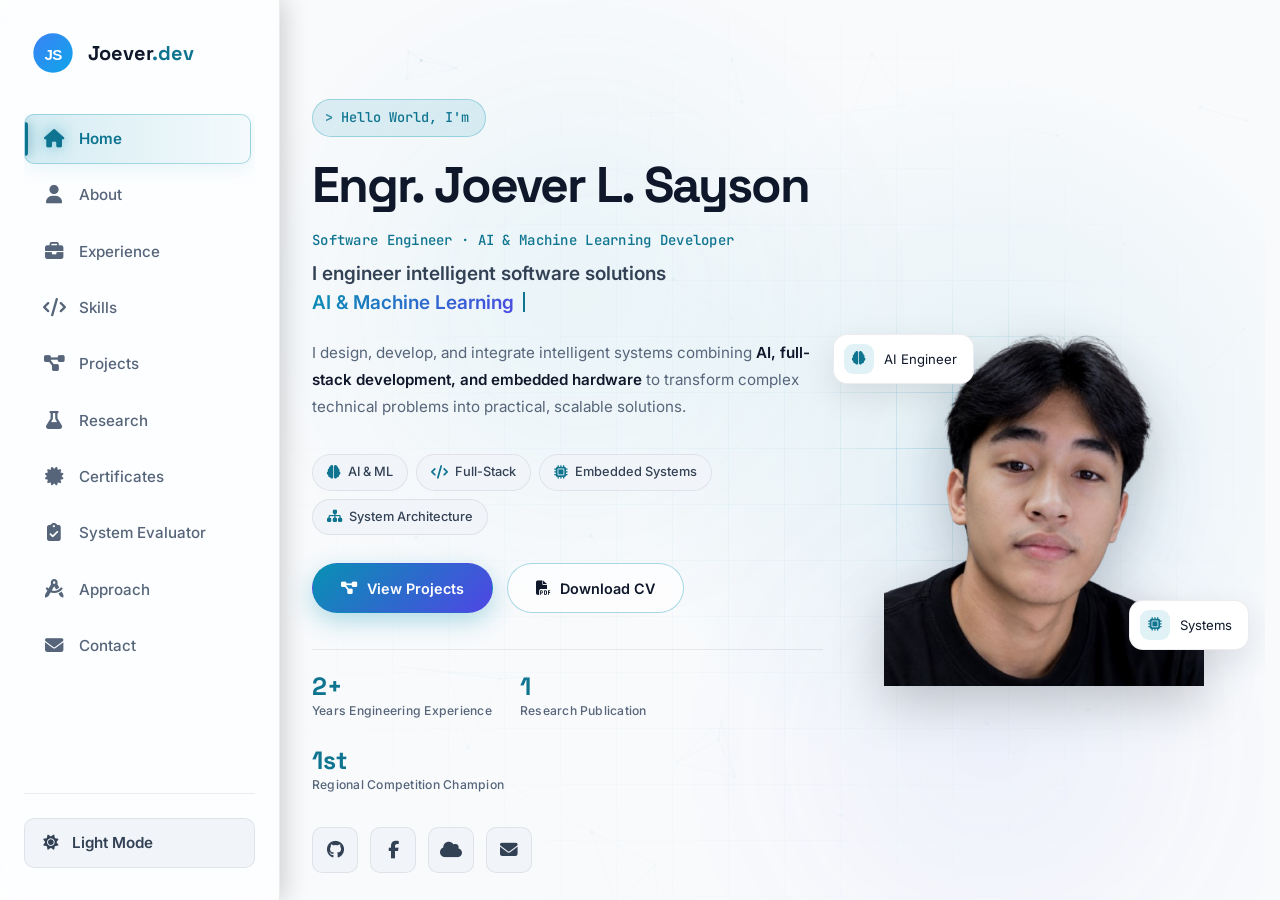
==== commit 3980399a: "updated" ====
--- a/index.html
+++ b/index.html
@@ -14,15 +14,15 @@
 
     <!-- Open Graph -->
     <meta property="og:type" content="website" />
-    <meta property="og:title" content="Joever L. Sayson — Software Engineer | AI & Systems" />
-    <meta property="og:description" content="I design, build, and integrate intelligent software systems — AI, full-stack, and embedded." />
+    <meta property="og:title" content="Joever L. Sayson  Software Engineer | AI & Systems" />
+    <meta property="og:description" content="I design, build, and integrate intelligent software systems  AI, full-stack, and embedded." />
     <meta property="og:url" content="https://saysonjoever9.vercel.app/" />
     <meta property="og:image" content="https://saysonjoever9.vercel.app/image/og-cover.jpg" />
     <meta property="og:site_name" content="Joever L. Sayson" />
 
     <!-- Twitter -->
     <meta name="twitter:card" content="summary_large_image" />
-    <meta name="twitter:title" content="Joever L. Sayson — Software Engineer" />
+    <meta name="twitter:title" content="Joever L. Sayson  Software Engineer" />
     <meta name="twitter:description" content="AI, full-stack, and embedded systems engineer building complete intelligent solutions." />
     <meta name="twitter:image" content="https://saysonjoever9.vercel.app/image/og-cover.jpg" />
 
--- a/style.css
+++ b/style.css
@@ -3454,4 +3454,230 @@
         border-color: #ccc;
         background: #fff;
     }
+}
+
+
+/* ============================================================
+   19. COMPREHENSIVE RESPONSIVE OVERRIDES FOR V3 COMPONENTS
+   ============================================================ */
+
+
+/* ---- 1. Hero Proof Strip (Mobile Adjustments) ---- */
+
+@media (max-width: 768px) {
+    .hero-proof {
+        display: grid;
+        grid-template-columns: repeat(2, 1fr);
+        gap: 16px;
+        margin-top: 24px;
+        padding-top: 20px;
+    }
+    /* Make the 3rd item span full width on mobile for balance */
+    .hero-proof-item:nth-child(3) {
+        grid-column: 1 / -1;
+        align-items: center;
+        text-align: center;
+        background: var(--bg-alt);
+        padding: 12px;
+        border-radius: var(--radius);
+        border: 1px solid var(--border);
+    }
+    .hero-proof-item strong {
+        font-size: 1.5rem;
+    }
+}
+
+@media (max-width: 480px) {
+    .hero-proof {
+        grid-template-columns: 1fr;
+        gap: 12px;
+    }
+    .hero-proof-item {
+        align-items: center;
+        text-align: center;
+    }
+    .hero-proof-item:nth-child(3) {
+        background: transparent;
+        border: none;
+        padding: 0;
+    }
+}
+
+
+/* ---- 2. Architecture Diagram (Mobile Adjustments) ---- */
+
+
+/* Fixes the layout so nodes stack nicely without crushing the text */
+
+@media (max-width: 768px) {
+    .arch-diagram {
+        flex-direction: column;
+        align-items: center;
+        padding: 16px 12px;
+        gap: 8px;
+    }
+    .arch-node {
+        width: 100%;
+        max-width: 100%;
+        flex-direction: row;
+        justify-content: flex-start;
+        text-align: left;
+        padding: 12px 16px;
+        gap: 14px;
+    }
+    .arch-node i {
+        font-size: 1.4rem;
+        flex-shrink: 0;
+    }
+    .arch-node div {
+        display: flex;
+        flex-direction: column;
+        gap: 2px;
+    }
+    .arch-arrow {
+        transform: rotate(90deg);
+        padding: 4px 0;
+        opacity: 0.4;
+    }
+}
+
+
+/* ---- 3. Findings Table (QA Section) ---- */
+
+
+/* Forces table to be scrollable on mobile instead of overflowing */
+
+@media (max-width: 768px) {
+    .findings-table {
+        display: block;
+        width: 100%;
+        overflow-x: auto;
+        -webkit-overflow-scrolling: touch;
+        white-space: nowrap;
+        border: 1px solid var(--border);
+        border-radius: var(--radius-sm);
+    }
+    .findings-table th,
+    .findings-table td {
+        white-space: normal;
+        min-width: 140px;
+        /* Prevents columns from getting too squished */
+    }
+    .findings-table th:first-child,
+    .findings-table td:first-child {
+        min-width: 200px;
+        /* Give the finding title more room */
+    }
+}
+
+
+/* ---- 4. Evidence Grid & Media Strip ---- */
+
+@media (max-width: 600px) {
+    .evidence-grid {
+        grid-template-columns: 1fr;
+        /* Stack metric cards on small screens */
+        gap: 10px;
+    }
+    .metric-card {
+        display: flex;
+        flex-direction: column;
+        align-items: center;
+        text-align: center;
+        padding: 16px;
+    }
+    .evidence-media {
+        grid-template-columns: 1fr;
+        /* Stack images */
+    }
+}
+
+
+/* ---- 5. Contact Band (Bottom CTA) ---- */
+
+@media (max-width: 768px) {
+    .contact-band {
+        flex-direction: column;
+        text-align: center;
+        align-items: center;
+        padding: 24px 16px;
+        margin-top: 32px;
+    }
+    .contact-band p {
+        margin-bottom: 16px;
+    }
+    .contact-band-actions {
+        width: 100%;
+        flex-direction: column;
+    }
+    .contact-band-actions .btn {
+        width: 100%;
+    }
+}
+
+
+/* ---- 6. Case Study Meta Tags & Labels ---- */
+
+@media (max-width: 600px) {
+    .case-meta {
+        gap: 6px;
+    }
+    .case-label {
+        font-size: 0.68rem;
+        margin-bottom: 8px;
+    }
+    .case-label::before {
+        width: 12px;
+    }
+    .case-body {
+        font-size: 0.88rem;
+    }
+    .case-body ul {
+        padding-left: 1rem;
+    }
+}
+
+
+/* ---- 7. Publication Block (Research) ---- */
+
+@media (max-width: 600px) {
+    .publication-block {
+        padding: 16px;
+        text-align: center;
+    }
+    .pub-meta {
+        grid-template-columns: 1fr;
+        gap: 12px;
+    }
+    .pub-link {
+        width: 100%;
+        justify-content: center;
+    }
+}
+
+
+/* ---- 8. Experience Result List ---- */
+
+@media (max-width: 600px) {
+    .result-list li {
+        padding: 10px 12px;
+        font-size: 0.85rem;
+    }
+    .result-list li i {
+        font-size: 0.8rem;
+        margin-top: 4px;
+    }
+}
+
+
+/* ---- 9. Hero Pillars ---- */
+
+@media (max-width: 480px) {
+    .hero-pillars {
+        justify-content: center;
+    }
+    .hero-pillar {
+        font-size: 0.72rem;
+        padding: 5px 10px;
+    }
 }
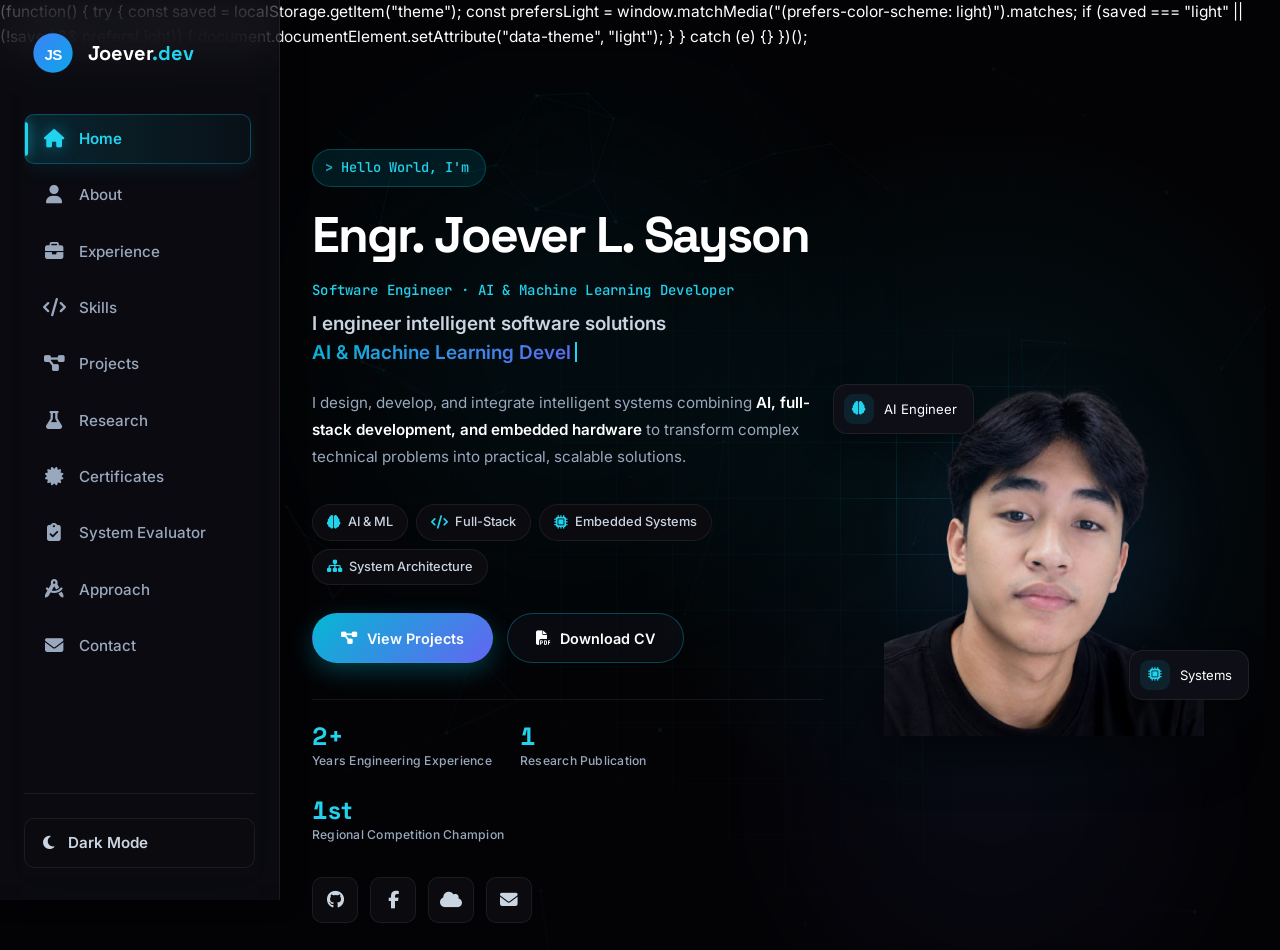
==== commit ff10b420: "Set loader as entry point" ====
--- a/index.html
+++ b/index.html
@@ -31,19 +31,11 @@
     <link rel="preconnect" href="https://fonts.gstatic.com" crossorigin />
     <link href="https://fonts.googleapis.com/css2?family=Inter:wght@300;400;500;600;700;800&family=JetBrains+Mono:wght@400;500;600&family=Space+Grotesk:wght@500;600;700&display=swap" rel="stylesheet" />
     <link rel="stylesheet" href="https://cdnjs.cloudflare.com/ajax/libs/font-awesome/6.5.1/css/all.min.css" />
-
-    <script>
-        (function() {
-            try {
-                const saved = localStorage.getItem("theme");
-                const prefersLight = window.matchMedia("(prefers-color-scheme: light)").matches;
-                if (saved === "light" || (!saved && prefersLight)) {
-                    document.documentElement.setAttribute("data-theme", "light");
-                }
-            } catch (e) {}
-        })();
+    <link <script> (function() { try { const saved = localStorage.getItem("theme"); const prefersLight = window.matchMedia("(prefers-color-scheme: light)").matches; if (saved === "light" || (!saved && prefersLight)) { document.documentElement.setAttribute("data-theme",
+    "light"); } } catch (e) {} })();
     </script>
     <link rel="stylesheet" href="style.css" />
+    <link rel="prefetch" href="loader.html" />
 </head>
 
 <body>
--- a/style.css
+++ b/style.css
@@ -39,6 +39,7 @@
     --violet: #a78bfa;
     --amber: #fbbf24;
     --link-blue: #60a5fa;
+    --red: #f87171;
     /* Shape */
     --radius-sm: 10px;
     --radius: 16px;
@@ -54,6 +55,7 @@
     --transition: color .3s var(--ease-out), background-color .3s var(--ease-out), border-color .3s var(--ease-out), box-shadow .3s var(--ease-out), transform .3s var(--ease-out), opacity .3s var(--ease-out);
     /* Type */
     --font-sans: 'Inter', system-ui, -apple-system, 'Segoe UI', Roboto, sans-serif;
+    --font-display: 'Space Grotesk', 'Inter', system-ui, sans-serif;
     --font-mono: 'JetBrains Mono', ui-monospace, 'SF Mono', Menlo, Consolas, monospace;
     /* Layout */
     --sidebar-width: 280px;
@@ -95,6 +97,7 @@
     --violet: #6d28d9;
     --amber: #b45309;
     --link-blue: #1d4ed8;
+    --red: #b91c1c;
     --shadow-sm: 0 4px 12px rgba(15, 23, 42, 0.06);
     --shadow: 0 12px 32px rgba(15, 23, 42, 0.10);
     --shadow-glow: 0 12px 40px rgba(var(--primary-rgb), 0.14);
@@ -192,6 +195,7 @@
 :focus-visible {
     outline: 2px solid var(--primary);
     outline-offset: 3px;
+    border-radius: 6px;
 }
 
 .frame-body::-webkit-scrollbar {
@@ -326,6 +330,7 @@
     flex-shrink: 0;
     margin-bottom: 40px;
     padding-left: 8px;
+    font-family: var(--font-display);
     font-weight: 700;
     font-size: 1.25rem;
     color: var(--text);
@@ -557,6 +562,15 @@
 
 .btn:active {
     transform: translateY(0) scale(0.98);
+}
+
+.btn i {
+    transition: transform .3s var(--ease-out);
+}
+
+.btn:focus-visible {
+    border-radius: var(--radius-full);
+    outline-offset: 4px;
 }
 
 
@@ -601,6 +615,7 @@
 
 .section-head h2 {
     margin-bottom: 12px;
+    font-family: var(--font-display);
     font-size: clamp(1.7rem, 4vw, 2.6rem);
     font-weight: 800;
     letter-spacing: -0.03em;
@@ -729,6 +744,7 @@
     display: flex;
     flex-direction: column;
     align-items: flex-start;
+    min-width: 0;
 }
 
 .hero-greeting-wrapper {
@@ -757,6 +773,7 @@
 
 .hero-name {
     margin-bottom: 18px;
+    font-family: var(--font-display);
     font-size: clamp(2.4rem, 5vw, 4.4rem);
     font-weight: 800;
     letter-spacing: -0.04em;
@@ -817,6 +834,43 @@
     50% {
         opacity: 0;
     }
+}
+
+.hero-positioning {
+    max-width: 56ch;
+    margin-bottom: 10px;
+    font-family: var(--font-mono);
+    font-size: clamp(0.78rem, 1.4vw, 0.9rem);
+    font-weight: 500;
+    letter-spacing: 0.02em;
+    color: var(--primary);
+}
+
+.hero-pillars {
+    display: flex;
+    flex-wrap: wrap;
+    gap: 8px;
+    width: 100%;
+    margin-bottom: 28px;
+}
+
+.hero-pillar {
+    display: inline-flex;
+    align-items: center;
+    gap: 7px;
+    padding: 7px 14px;
+    border-radius: var(--radius-full);
+    background: var(--bg-alt);
+    border: 1px solid var(--border);
+    color: var(--text-soft);
+    font-size: 0.8rem;
+    font-weight: 500;
+    transition: var(--transition);
+}
+
+.hero-pillar i {
+    color: var(--primary);
+    font-size: 0.85rem;
 }
 
 .hero-desc {
@@ -860,6 +914,38 @@
     transition: var(--transition);
 }
 
+.hero-proof {
+    display: flex;
+    flex-wrap: wrap;
+    gap: 28px;
+    width: 100%;
+    margin-bottom: 32px;
+    padding-top: 24px;
+    border-top: 1px solid var(--border);
+}
+
+.hero-proof-item {
+    display: flex;
+    flex-direction: column;
+    gap: 2px;
+}
+
+.hero-proof-item strong {
+    font-family: var(--font-display);
+    font-size: clamp(1.3rem, 2.5vw, 1.65rem);
+    font-weight: 700;
+    line-height: 1;
+    color: var(--primary);
+    font-variant-numeric: tabular-nums;
+}
+
+.hero-proof-item span {
+    font-size: 0.76rem;
+    font-weight: 500;
+    letter-spacing: 0.02em;
+    color: var(--text-muted);
+}
+
 .hero-image-wrapper {
     order: 2;
     position: relative;
@@ -876,7 +962,7 @@
 }
 
 
-/* KINI ANG PINAKA-IMPORTANTE: Tangtangon ang box ug i-blend ang puti nga background */
+/* Blend the white portrait background into dark mode */
 
 .image-frame {
     position: relative;
@@ -889,13 +975,9 @@
     background: transparent !important;
     border: none !important;
     box-shadow: none !important;
-    /* I-blend ang puti nga background sa imong picture ngadto sa dark mode */
     mix-blend-mode: screen;
     transition: transform 0.4s var(--ease-out);
 }
-
-
-/* Sa light mode, gamiton ang multiply aron mawala ang puti */
 
 [data-theme="light"] .image-frame {
     mix-blend-mode: multiply;
@@ -914,6 +996,7 @@
     transform-origin: 50% 100%;
     transition: transform 0.5s var(--ease-out);
     filter: contrast(1.1) brightness(0.95) drop-shadow(0 15px 25px rgba(0, 0, 0, 0.6));
+    image-rendering: -webkit-optimize-contrast;
 }
 
 [data-theme="light"] .image-frame img {
@@ -939,16 +1022,6 @@
     opacity: 0.4;
 }
 
-@media (hover: hover) and (pointer: fine) {
-    .hero-image:hover .image-frame img {
-        transform: scale(calc(var(--portrait-zoom) + 0.05));
-        filter: contrast(1.15) brightness(0.9) drop-shadow(0 25px 40px rgba(0, 0, 0, 0.8));
-    }
-    [data-theme="light"] .hero-image:hover .image-frame img {
-        filter: contrast(1.15) brightness(0.9) drop-shadow(0 25px 40px rgba(0, 0, 0, 0.3));
-    }
-}
-
 .floating-badge {
     position: absolute;
     z-index: 3;
@@ -1230,6 +1303,31 @@
     font-weight: 700;
 }
 
+.skill-discipline {
+    margin-top: 10px;
+}
+
+.skill-discipline h4 {
+    display: flex;
+    align-items: center;
+    gap: 8px;
+    margin-bottom: 10px;
+    font-family: var(--font-mono);
+    font-size: 0.72rem;
+    font-weight: 700;
+    letter-spacing: 0.12em;
+    text-transform: uppercase;
+    color: var(--primary);
+}
+
+.skill-discipline h4::before {
+    content: '';
+    width: 16px;
+    height: 2px;
+    border-radius: 2px;
+    background: var(--gradient);
+}
+
 .tags {
     display: flex;
     flex-wrap: wrap;
@@ -1282,6 +1380,7 @@
     object-fit: contain;
     filter: drop-shadow(0 2px 4px rgba(0, 0, 0, 0.2));
     transition: transform .3s var(--ease-out);
+    image-rendering: -webkit-optimize-contrast;
 }
 
 :root:not([data-theme="light"]) .skill-img-item img {
@@ -1312,6 +1411,7 @@
     text-align: center;
     white-space: nowrap;
     color: #065f46;
+    font-variant-numeric: tabular-nums;
 }
 
 :root:not([data-theme="light"]) .exp-text {
@@ -1337,6 +1437,7 @@
     font-weight: 800;
     line-height: 1;
     color: var(--primary);
+    font-variant-numeric: tabular-nums;
 }
 
 .exp-stat span:last-child {
@@ -1346,14 +1447,17 @@
 }
 
 
-/* ============ 9. PROJECTS ============ */
-
-.project-card {
+/* ============ 9. PROJECTS / CASE STUDIES ============ */
+
+.project-card,
+.case-study {
     position: relative;
     overflow: hidden;
     margin-bottom: 32px;
     padding: clamp(24px, 4vw, 40px);
     border-radius: var(--radius-lg);
+    container-type: inline-size;
+    container-name: project;
 }
 
 .project-card.featured {
@@ -1369,6 +1473,7 @@
 }
 
 .project-header h3 {
+    font-family: var(--font-display);
     font-size: clamp(1.2rem, 2.5vw, 1.5rem);
     font-weight: 700;
     letter-spacing: -0.02em;
@@ -1433,6 +1538,7 @@
 
 .project-info h3 {
     margin-bottom: 16px;
+    font-family: var(--font-display);
     font-size: clamp(1.15rem, 2.5vw, 1.5rem);
     font-weight: 700;
     line-height: 1.4;
@@ -1581,7 +1687,395 @@
 }
 
 
-/* ============ 10. APPROACH FLOW, QUOTE, MINI CARDS ============ */
+/* ============ 10. CASE STUDY STRUCTURE (v3) ============ */
+
+.case-study .project-info {
+    display: flex;
+    flex-direction: column;
+}
+
+.case-meta {
+    display: flex;
+    flex-wrap: wrap;
+    align-items: center;
+    gap: 8px;
+    margin-bottom: 18px;
+}
+
+.case-section {
+    margin-top: 22px;
+    padding-top: 22px;
+    border-top: 1px dashed var(--divider-dash);
+}
+
+.case-section:first-of-type {
+    margin-top: 8px;
+    padding-top: 0;
+    border-top: 0;
+}
+
+.case-label {
+    display: inline-flex;
+    align-items: center;
+    gap: 8px;
+    margin-bottom: 10px;
+    font-family: var(--font-mono);
+    font-size: 0.72rem;
+    font-weight: 700;
+    letter-spacing: 0.12em;
+    text-transform: uppercase;
+    color: var(--primary);
+}
+
+.case-label::before {
+    content: '';
+    width: 20px;
+    height: 2px;
+    border-radius: 2px;
+    background: var(--gradient);
+}
+
+.case-body {
+    font-size: clamp(0.9rem, 2vw, 0.98rem);
+    line-height: 1.75;
+    color: var(--text-muted);
+}
+
+.case-body strong {
+    color: var(--text-soft);
+    font-weight: 600;
+}
+
+.case-body ul {
+    margin-top: 8px;
+    padding-left: 1.2rem;
+}
+
+.case-body li {
+    margin-bottom: 6px;
+    line-height: 1.65;
+}
+
+.case-body li::marker {
+    color: var(--primary);
+}
+
+
+/* ============ 11. EVIDENCE & METRIC CARDS ============ */
+
+.evidence-grid {
+    display: grid;
+    grid-template-columns: repeat(auto-fit, minmax(min(100%, 180px), 1fr));
+    gap: 14px;
+    margin-top: 16px;
+}
+
+.metric-card {
+    padding: 18px 16px;
+    border-radius: var(--radius-sm);
+    background: var(--bg-alt);
+    border: 1px solid var(--border);
+    transition: var(--transition);
+}
+
+.metric-card .metric-value {
+    display: block;
+    font-family: var(--font-display);
+    font-size: clamp(1.4rem, 3vw, 1.9rem);
+    font-weight: 700;
+    line-height: 1;
+    color: var(--primary);
+    margin-bottom: 6px;
+    font-variant-numeric: tabular-nums;
+}
+
+.metric-card .metric-label {
+    display: block;
+    font-size: 0.76rem;
+    font-weight: 500;
+    letter-spacing: 0.02em;
+    color: var(--text-muted);
+}
+
+
+/* ============ 12. ARCHITECTURE DIAGRAM ============ */
+
+.arch-diagram {
+    display: flex;
+    flex-wrap: wrap;
+    align-items: stretch;
+    justify-content: center;
+    gap: 10px;
+    margin-top: 18px;
+    padding: 20px 16px;
+    border-radius: var(--radius);
+    background: var(--bg-alt);
+    border: 1px solid var(--border);
+}
+
+.arch-node {
+    flex: 1 1 120px;
+    max-width: 180px;
+    display: flex;
+    flex-direction: column;
+    align-items: center;
+    gap: 6px;
+    padding: 14px 10px;
+    border-radius: var(--radius-sm);
+    background: var(--surface-solid);
+    border: 1px solid var(--border);
+    text-align: center;
+    transition: var(--transition);
+}
+
+.arch-node i {
+    font-size: 1.2rem;
+    color: var(--primary);
+}
+
+.arch-node strong {
+    font-size: 0.8rem;
+    font-weight: 700;
+    color: var(--text);
+}
+
+.arch-node span {
+    font-size: 0.68rem;
+    line-height: 1.4;
+    color: var(--text-muted);
+}
+
+.arch-arrow {
+    display: flex;
+    align-items: center;
+    color: var(--primary);
+    opacity: 0.5;
+    font-size: 0.9rem;
+}
+
+
+/* ============ 13. EVIDENCE MEDIA STRIP ============ */
+
+.evidence-media {
+    display: grid;
+    grid-template-columns: repeat(auto-fit, minmax(min(100%, 220px), 1fr));
+    gap: 14px;
+    margin-top: 16px;
+}
+
+.evidence-media figure {
+    margin: 0;
+    overflow: hidden;
+    border-radius: var(--radius-sm);
+    border: 1px solid var(--border);
+    background: var(--bg-alt);
+}
+
+.evidence-media img {
+    width: 100%;
+    aspect-ratio: 16 / 10;
+    object-fit: cover;
+    transition: transform 0.4s var(--ease-out);
+}
+
+.evidence-media figcaption {
+    padding: 10px 12px;
+    font-family: var(--font-mono);
+    font-size: 0.72rem;
+    line-height: 1.4;
+    color: var(--text-muted);
+    border-top: 1px solid var(--border);
+}
+
+
+/* ============ 14. RESULT LIST ============ */
+
+.result-list {
+    display: flex;
+    flex-direction: column;
+    gap: 10px;
+    margin-top: 16px;
+    list-style: none;
+    padding: 0;
+}
+
+.result-list li {
+    display: flex;
+    align-items: flex-start;
+    gap: 12px;
+    padding: 12px 14px;
+    border-radius: var(--radius-sm);
+    background: var(--bg-alt);
+    border: 1px solid var(--border);
+    font-size: clamp(0.86rem, 2vw, 0.94rem);
+    line-height: 1.6;
+    color: var(--text-muted);
+    transition: var(--transition);
+}
+
+.result-list li i {
+    flex-shrink: 0;
+    margin-top: 3px;
+    font-size: 0.9rem;
+    color: var(--primary);
+}
+
+.result-list li strong {
+    color: var(--text);
+    font-weight: 600;
+}
+
+
+/* ============ 15. PUBLICATION BLOCK ============ */
+
+.publication-block {
+    display: grid;
+    grid-template-columns: minmax(0, 1fr);
+    gap: 18px;
+    margin-top: 20px;
+    padding: 20px;
+    border-radius: var(--radius);
+    background: var(--bg-alt);
+    border: 1px solid var(--border);
+}
+
+.pub-meta {
+    display: grid;
+    grid-template-columns: repeat(auto-fit, minmax(min(100%, 160px), 1fr));
+    gap: 14px;
+}
+
+.pub-meta-item strong {
+    display: block;
+    font-size: 0.72rem;
+    font-weight: 700;
+    letter-spacing: 0.08em;
+    text-transform: uppercase;
+    color: var(--primary);
+    margin-bottom: 3px;
+}
+
+.pub-meta-item span {
+    font-size: 0.88rem;
+    color: var(--text-soft);
+}
+
+.pub-link {
+    display: inline-flex;
+    align-items: center;
+    gap: 8px;
+    margin-top: 4px;
+    padding: 9px 18px;
+    border-radius: var(--radius-full);
+    background: var(--primary-soft);
+    border: 1px solid var(--primary-line);
+    color: var(--primary);
+    font-size: 0.82rem;
+    font-weight: 600;
+    width: fit-content;
+    transition: var(--transition);
+}
+
+
+/* ============ 16. FINDINGS TABLE ============ */
+
+.findings-table {
+    width: 100%;
+    margin-top: 16px;
+    border-collapse: collapse;
+    font-size: 0.84rem;
+}
+
+.findings-table th {
+    padding: 10px 12px;
+    text-align: left;
+    font-family: var(--font-mono);
+    font-size: 0.68rem;
+    font-weight: 700;
+    letter-spacing: 0.08em;
+    text-transform: uppercase;
+    color: var(--primary);
+    border-bottom: 1px solid var(--primary-line);
+}
+
+.findings-table td {
+    padding: 11px 12px;
+    vertical-align: top;
+    color: var(--text-muted);
+    border-bottom: 1px solid var(--border);
+}
+
+.findings-table td:first-child {
+    color: var(--text);
+    font-weight: 600;
+}
+
+.severity {
+    display: inline-flex;
+    align-items: center;
+    gap: 5px;
+    padding: 3px 9px;
+    border-radius: var(--radius-full);
+    font-family: var(--font-mono);
+    font-size: 0.66rem;
+    font-weight: 700;
+    letter-spacing: 0.04em;
+    white-space: nowrap;
+}
+
+.sev-high {
+    background: rgba(239, 68, 68, 0.15);
+    color: var(--red);
+}
+
+.sev-med {
+    background: rgba(251, 191, 36, 0.15);
+    color: var(--amber);
+}
+
+.sev-low {
+    background: rgba(52, 211, 153, 0.15);
+    color: var(--green);
+}
+
+
+/* ============ 17. CONTACT BAND ============ */
+
+.contact-band {
+    display: flex;
+    flex-wrap: wrap;
+    align-items: center;
+    justify-content: space-between;
+    gap: 20px;
+    margin-top: 48px;
+    padding: clamp(24px, 4vw, 36px);
+    border-radius: var(--radius-lg);
+    background: linear-gradient(160deg, rgba(var(--primary-rgb), 0.10), var(--surface) 70%);
+    border: 1px solid var(--primary-line);
+    box-shadow: var(--shadow-glow);
+}
+
+.contact-band h3 {
+    font-family: var(--font-display);
+    font-size: clamp(1.1rem, 2.5vw, 1.4rem);
+    font-weight: 700;
+    margin-bottom: 6px;
+}
+
+.contact-band p {
+    font-size: 0.9rem;
+    color: var(--text-muted);
+    max-width: 46ch;
+}
+
+.contact-band-actions {
+    display: flex;
+    flex-wrap: wrap;
+    gap: 12px;
+}
+
+
+/* ============ 18. APPROACH FLOW / QUOTE / MINI CARDS ============ */
 
 .approach-flow {
     display: flex;
@@ -1654,6 +2148,7 @@
 .mini-title {
     margin-bottom: 24px;
     text-align: center;
+    font-family: var(--font-display);
     font-size: clamp(1.15rem, 3vw, 1.4rem);
     font-weight: 700;
     color: var(--text);
@@ -1666,6 +2161,8 @@
 }
 
 .mini-card {
+    position: relative;
+    overflow: hidden;
     display: flex;
     flex-direction: column;
     align-items: flex-start;
@@ -1697,7 +2194,7 @@
 }
 
 
-/* ============ 11. REVEAL ============ */
+/* ============ 19. REVEAL ============ */
 
 .reveal {
     opacity: 0;
@@ -1710,6 +2207,26 @@
     transform: none;
 }
 
+.reveal:nth-child(2) {
+    --delay: .08s;
+}
+
+.reveal:nth-child(3) {
+    --delay: .16s;
+}
+
+.reveal:nth-child(4) {
+    --delay: .24s;
+}
+
+.reveal:nth-child(5) {
+    --delay: .32s;
+}
+
+.reveal:nth-child(n+6) {
+    --delay: .4s;
+}
+
 @media (scripting: none) {
     .reveal {
         opacity: 1;
@@ -1718,7 +2235,7 @@
 }
 
 
-/* ============ 12. HOVER / FOCUS (pointer devices only) ============ */
+/* ============ 20. HOVER / FOCUS (pointer devices only) ============ */
 
 @media (hover: hover) and (pointer: fine) {
     .nav-link:hover {
@@ -1753,12 +2270,6 @@
         background: var(--primary-soft);
         border-color: var(--primary);
     }
-    .hero-image:hover .image-frame {
-        box-shadow: 0 30px 70px -20px rgba(0, 0, 0, 0.6), 0 0 80px rgba(var(--primary-rgb), 0.26);
-    }
-    .hero-image:hover .image-frame img {
-        transform: scale(calc(var(--portrait-zoom) + 0.05));
-    }
     .btn:hover i {
         transform: translateX(3px);
     }
@@ -1768,6 +2279,19 @@
         border-color: var(--primary-line);
         transform: translateY(-5px) rotate(8deg);
         box-shadow: 0 8px 20px rgba(var(--primary-rgb), 0.15);
+    }
+    .hero-pillar:hover {
+        border-color: var(--primary-line);
+        background: var(--primary-soft);
+        color: var(--text);
+        transform: translateY(-2px);
+    }
+    .hero-image:hover .image-frame img {
+        transform: scale(calc(var(--portrait-zoom) + 0.05));
+        filter: contrast(1.15) brightness(0.9) drop-shadow(0 25px 40px rgba(0, 0, 0, 0.8));
+    }
+    [data-theme="light"] .hero-image:hover .image-frame img {
+        filter: contrast(1.15) brightness(0.9) drop-shadow(0 25px 40px rgba(0, 0, 0, 0.3));
     }
     .scroll-down:hover {
         color: var(--primary);
@@ -1827,6 +2351,43 @@
     a.project-link:hover .project-preview img {
         transform: scale(1.03);
     }
+    .metric-card:hover {
+        border-color: var(--primary-line);
+        background: var(--surface-hover);
+        transform: translateY(-3px);
+    }
+    .arch-node:hover {
+        border-color: var(--primary-line);
+        background: var(--surface-hover);
+        transform: translateY(-3px);
+    }
+    .evidence-media figure:hover img {
+        transform: scale(1.04);
+    }
+    .result-list li:hover {
+        border-color: var(--primary-line);
+        background: var(--surface-hover);
+        transform: translateX(3px);
+    }
+    .pub-link:hover {
+        background: var(--primary);
+        color: var(--on-primary);
+        transform: translateY(-2px);
+        box-shadow: 0 8px 20px rgba(var(--primary-rgb), 0.3);
+    }
+    .cert-card:hover {
+        transform: translateY(-8px);
+    }
+    .cert-card:hover .cert-image {
+        transform: scale(1.05);
+        filter: brightness(1.25) contrast(1.2);
+    }
+    .cert-card:hover .cert-overlay {
+        opacity: 1;
+    }
+    .cert-zoom-btn:hover {
+        transform: scale(1.15) rotate(10deg);
+    }
 }
 
 .about-card:focus-within::before,
@@ -1849,15 +2410,31 @@
     }
 }
 
-
-/* ============ 13. CERTIFICATES (BORDERLESS & FLOATING) ============ */
+a.project-link:active .project-card {
+    transform: scale(0.995);
+}
+
+
+/* ============ 21. CERTIFICATES ============ */
 
 .cert-filters {
+    position: sticky;
+    top: calc(var(--safe-top) + 12px);
+    z-index: 20;
     display: flex;
     flex-wrap: wrap;
     justify-content: center;
     gap: 12px;
-    margin-bottom: 48px;
+    width: fit-content;
+    max-width: 100%;
+    margin: 0 auto 48px;
+    padding: 8px;
+    border-radius: var(--radius-full);
+    background: var(--header-bg);
+    border: 1px solid var(--border);
+    box-shadow: var(--shadow-sm);
+    -webkit-backdrop-filter: blur(16px);
+    backdrop-filter: blur(16px);
 }
 
 .cert-filter {
@@ -1923,15 +2500,7 @@
     object-fit: contain;
     filter: brightness(1.15) contrast(1.15);
     transition: transform 0.4s var(--ease-out), filter 0.3s;
-}
-
-.cert-card:hover {
-    transform: translateY(-8px);
-}
-
-.cert-card:hover .cert-image {
-    transform: scale(1.05);
-    filter: brightness(1.25) contrast(1.2);
+    image-rendering: -webkit-optimize-contrast;
 }
 
 .cert-info {
@@ -1966,6 +2535,10 @@
 .cert-issuer i,
 .cert-date i {
     color: var(--primary);
+}
+
+.cert-date {
+    font-variant-numeric: tabular-nums;
 }
 
 .cert-overlay {
@@ -1991,15 +2564,6 @@
     font-size: 1.3rem;
     box-shadow: 0 4px 20px rgba(0, 0, 0, 0.3);
     transition: transform .4s var(--ease-spring);
-}
-
-@media (hover: hover) and (pointer: fine) {
-    .cert-card:hover .cert-overlay {
-        opacity: 1;
-    }
-    .cert-zoom-btn:hover {
-        transform: scale(1.15) rotate(10deg);
-    }
 }
 
 .cert-lightbox {
@@ -2055,453 +2619,7 @@
 }
 
 
-/* ============ 14. RESPONSIVE ============ */
-
-@media (max-width: 1200px) {
-     :root {
-        --sidebar-width: 260px;
-        --container-max: 1000px;
-    }
-}
-
-@media (max-width: 1024px) {
-     :root {
-        --sidebar-width: 240px;
-        --header-height: 64px;
-    }
-    .skills-grid {
-        grid-template-columns: 1fr;
-    }
-    .hero-content {
-        grid-template-columns: 1fr;
-        gap: 40px;
-        text-align: center;
-    }
-    .hero-image-wrapper {
-        order: -1;
-        margin-bottom: 10px;
-    }
-    .hero-text {
-        order: 1;
-        align-items: center;
-    }
-    .hero-title {
-        justify-content: center;
-    }
-    .hero-desc {
-        margin-inline: auto;
-    }
-    .hero-cta,
-    .hero-socials {
-        justify-content: center;
-    }
-    .hero-image {
-        width: clamp(240px, 40vw, 300px);
-    }
-}
-
-@media (max-width: 900px) {
-    .about-grid,
-    .contact-grid,
-    .project-highlights {
-        grid-template-columns: 1fr;
-    }
-}
-
-@media (max-width: 768px) {
-     :root {
-        --header-height: 60px;
-        --container-pad: clamp(16px, 4vw, 24px);
-        --section-pad-y: clamp(48px, 10vw, 72px);
-    }
-    .mobile-header {
-        display: flex;
-    }
-    .mobile-actions .theme-toggle,
-    .mobile-actions .menu-toggle {
-        display: grid;
-        place-items: center;
-    }
-    .sidebar {
-        width: min(85vw, 320px);
-        transform: translateX(-100%);
-        box-shadow: none;
-        z-index: var(--z-sidebar);
-        transition: transform .4s var(--ease-out), box-shadow .4s var(--ease-out);
-        visibility: hidden;
-    }
-    .sidebar.open {
-        transform: translateX(0);
-        visibility: visible;
-        box-shadow: 8px 0 40px rgba(0, 0, 0, 0.5);
-    }
-    .sidebar .mobile-close {
-        position: absolute;
-        top: 16px;
-        right: 16px;
-        z-index: 10;
-        display: grid;
-        place-items: center;
-        width: 38px;
-        height: 38px;
-        background: var(--surface-hover);
-    }
-    .logo {
-        margin-top: 8px;
-    }
-    .nav-overlay.active {
-        z-index: calc(var(--z-sidebar) - 1);
-    }
-    .main-content {
-        width: 100%;
-        margin-left: 0;
-        padding-top: calc(var(--header-height) + var(--safe-top));
-    }
-    #content-frame {
-        height: calc(100dvh - var(--header-height) - var(--safe-top));
-    }
-    .hero {
-        min-height: calc(100dvh - var(--header-height));
-        padding-top: 72px;
-        padding-bottom: 72px;
-    }
-    .hero-content {
-        gap: 30px;
-    }
-    .hero-name {
-        font-size: clamp(1.8rem, 7vw, 2.6rem);
-    }
-    .hero-title {
-        flex-direction: column;
-        align-items: center;
-        gap: 4px;
-        font-size: clamp(0.95rem, 3.5vw, 1.1rem);
-    }
-    .hero-title .divider {
-        display: none;
-    }
-    .hero-cta {
-        flex-direction: column;
-        align-items: center;
-    }
-    .hero-cta .btn {
-        width: 100%;
-        max-width: 320px;
-    }
-    .floating-badge {
-        padding: 8px 14px;
-        font-size: 0.75rem;
-    }
-    .badge-1 {
-        left: 0;
-        top: 5%;
-    }
-    .badge-2 {
-        right: 0;
-        bottom: 5%;
-    }
-    .scroll-down {
-        display: none;
-    }
-    .approach-flow {
-        flex-direction: column;
-        align-items: stretch;
-        gap: 12px;
-    }
-    .flow-arrow {
-        display: none;
-    }
-    .flow-step {
-        width: 100%;
-        max-width: 100%;
-    }
-    .project-card {
-        margin-bottom: 24px;
-        padding: 20px 16px;
-    }
-    .project-header {
-        margin-bottom: 16px;
-        padding-bottom: 16px;
-    }
-    .project-footer {
-        margin-top: 20px;
-        padding-top: 16px;
-    }
-    .cert-grid {
-        grid-template-columns: 1fr;
-        gap: 24px;
-    }
-    .cert-image-wrapper {
-        padding: 16px;
-    }
-    .cert-info {
-        padding: 22px;
-    }
-    .cert-overlay {
-        display: none;
-    }
-}
-
-@media (max-width: 480px) {
-     :root {
-        --header-height: 56px;
-        --radius-lg: 18px;
-        --radius: 14px;
-        --radius-sm: 8px;
-    }
-    body {
-        font-size: 14.5px;
-    }
-    .hero {
-        padding-top: 64px;
-    }
-    .hero-greeting {
-        padding: 5px 12px;
-        font-size: 0.8rem;
-    }
-    .hero-name {
-        font-size: clamp(1.6rem, 8vw, 2.2rem);
-    }
-    .hero-desc {
-        margin-bottom: 24px;
-        font-size: 0.95rem;
-        line-height: 1.65;
-    }
-    .hero-socials a {
-        width: 44px;
-        height: 44px;
-        font-size: 1.05rem;
-    }
-    .hero-image {
-        width: clamp(180px, 55vw, 240px);
-    }
-    .floating-badge {
-        display: none;
-    }
-    .section {
-        padding-block: clamp(40px, 10vw, 64px);
-    }
-    .section-icon {
-        width: 48px;
-        height: 48px;
-        font-size: 1.2rem;
-    }
-    .about-card,
-    .skill-card,
-    .contact-card,
-    .mini-card {
-        padding: 20px 16px;
-    }
-    .about-icon {
-        padding: 10px;
-        font-size: 1.6rem;
-    }
-    .project-badge {
-        padding: 6px 12px;
-        font-size: 0.72rem;
-    }
-    .project-tech span,
-    .tags span {
-        padding: 5px 12px;
-        font-size: 0.72rem;
-    }
-    .quote {
-        padding: 20px 16px;
-        font-size: 1rem;
-    }
-    .mobile-logo .logo-text {
-        font-size: 0.95rem;
-    }
-    .skill-images-grid {
-        gap: 10px;
-    }
-    .skill-img-item {
-        width: 70px;
-        padding: 10px 4px;
-    }
-    .skill-img-item img {
-        width: 32px;
-        height: 32px;
-    }
-    .exp-text {
-        max-width: 58px;
-        padding: 3px 6px;
-        font-size: 0.7rem;
-    }
-    .exp-stat {
-        padding: 12px 18px;
-    }
-    .cert-filters {
-        gap: 8px;
-        margin-bottom: 32px;
-    }
-    .cert-filter {
-        padding: 8px 16px;
-        font-size: 0.82rem;
-    }
-    .lightbox-close {
-        top: calc(16px + var(--safe-top));
-        right: 16px;
-        width: 46px;
-        height: 46px;
-    }
-}
-
-@media (max-width: 360px) {
-     :root {
-        --header-height: 52px;
-        --container-pad: 14px;
-    }
-    .hero-name {
-        font-size: 1.5rem;
-    }
-    .btn {
-        padding: 11px 18px;
-        font-size: 0.85rem;
-    }
-    .hero-socials a {
-        width: 40px;
-        height: 40px;
-        font-size: 0.95rem;
-    }
-}
-
-@media (max-height: 500px) and (orientation: landscape) {
-    .hero {
-        min-height: auto;
-        padding-top: 80px;
-        padding-bottom: 40px;
-    }
-    .hero-name {
-        font-size: clamp(1.5rem, 6vw, 2rem);
-    }
-    .hero-desc {
-        margin-bottom: 20px;
-    }
-    .hero-cta {
-        margin-bottom: 20px;
-    }
-    .scroll-down {
-        display: none;
-    }
-}
-
-
-/* ============ 15. ACCESSIBILITY & PRINT ============ */
-
-@media (prefers-reduced-motion: reduce) {
-    *,
-    *::before,
-    *::after {
-        animation-duration: 0.01ms !important;
-        animation-iteration-count: 1 !important;
-        transition-duration: 0.01ms !important;
-        scroll-behavior: auto !important;
-    }
-    .reveal {
-        opacity: 1;
-        transform: none;
-    }
-    #hero-canvas {
-        display: none;
-    }
-}
-
-@media (prefers-contrast: more) {
-     :root {
-        --border: rgba(255, 255, 255, 0.28);
-    }
-    [data-theme="light"] {
-        --border: rgba(15, 23, 42, 0.35);
-    }
-}
-
-@media (forced-colors: active) {
-    .btn,
-    .cert-filter,
-    .nav-link.active {
-        border: 1px solid ButtonText;
-    }
-    .accent-text,
-    .hero-name,
-    .section-head h2 .accent {
-        -webkit-text-fill-color: currentColor;
-        background: none;
-    }
-}
-
-@media print {
-    .sidebar,
-    .mobile-header,
-    .nav-overlay,
-    .theme-toggle,
-    .menu-toggle,
-    .mobile-close,
-    .scroll-down,
-    .hero-bg,
-    .cert-lightbox {
-        display: none !important;
-    }
-    body,
-    body:not(.frame-body) {
-        height: auto;
-        overflow: visible;
-        background: #fff;
-        color: #000;
-    }
-    .main-content {
-        width: 100%;
-        height: auto;
-        margin-left: 0;
-        padding-top: 0;
-    }
-    .reveal {
-        opacity: 1;
-        transform: none;
-    }
-    .about-card,
-    .skill-card,
-    .project-card,
-    .cert-card {
-        break-inside: avoid;
-        box-shadow: none;
-        background: #fff;
-        border-color: #ccc;
-    }
-    .hero-name,
-    .accent-text {
-        -webkit-text-fill-color: currentColor;
-        background: none;
-        color: #000;
-    }
-}
-
-
-/* ============ 16. ENHANCEMENT LAYER (v2) ============ */
-
-:root {
-    --font-display: 'Space Grotesk', var(--font-sans);
-}
-
-.hero-name,
-.section-head h2,
-.project-header h3,
-.project-info h3,
-.mini-title,
-.logo,
-.mobile-logo .logo-text {
-    font-family: var(--font-display);
-}
-
-.hero-name {
-    letter-spacing: -0.04em;
-}
-
-.exp-stat,
-.exp-text,
-.cert-date {
-    font-variant-numeric: tabular-nums;
-}
+/* ============ 22. ENHANCEMENT LAYER (v2) ============ */
 
 html:has(body.frame-body) {
     scrollbar-gutter: stable;
@@ -2527,11 +2645,6 @@
     height: 1px;
     transform: translateX(-50%);
     background: linear-gradient(90deg, transparent, var(--primary-line), transparent);
-}
-
-.project-card {
-    container-type: inline-size;
-    container-name: project;
 }
 
 @container project (max-width: 560px) {
@@ -2589,26 +2702,6 @@
     }
 }
 
-.reveal:nth-child(2) {
-    --delay: .08s;
-}
-
-.reveal:nth-child(3) {
-    --delay: .16s;
-}
-
-.reveal:nth-child(4) {
-    --delay: .24s;
-}
-
-.reveal:nth-child(5) {
-    --delay: .32s;
-}
-
-.reveal:nth-child(n+6) {
-    --delay: .4s;
-}
-
 @property --angle {
     syntax: '<angle>';
     inherits: false;
@@ -2635,11 +2728,6 @@
     }
 }
 
-.mini-card {
-    position: relative;
-    overflow: hidden;
-}
-
 .about-card::after,
 .skill-card::after,
 .contact-card::after,
@@ -2662,64 +2750,585 @@
     }
 }
 
-.cert-filters {
-    position: sticky;
-    top: calc(var(--safe-top) + 12px);
-    z-index: 20;
-    width: fit-content;
-    max-width: 100%;
-    margin-inline: auto;
-    padding: 8px;
-    border-radius: var(--radius-full);
-    background: var(--header-bg);
-    border: 1px solid var(--border);
-    box-shadow: var(--shadow-sm);
-    -webkit-backdrop-filter: blur(16px);
-    backdrop-filter: blur(16px);
+.btn:focus-visible,
+.cert-filter:focus-visible,
+.hero-socials a:focus-visible {
+    outline-offset: 4px;
+}
+
+
+/* ============ 23. RESPONSIVE — TIERED ============ */
+
+
+/* --- Desktop shrink --- */
+
+@media (max-width: 1200px) {
+     :root {
+        --sidebar-width: 260px;
+        --container-max: 1000px;
+    }
+}
+
+@media (max-width: 1024px) {
+     :root {
+        --sidebar-width: 240px;
+        --header-height: 64px;
+    }
+    .skills-grid {
+        grid-template-columns: 1fr;
+    }
+    .hero-content {
+        grid-template-columns: 1fr;
+        gap: 40px;
+        text-align: center;
+    }
+    .hero-image-wrapper {
+        order: -1;
+        margin-bottom: 10px;
+    }
+    .hero-text {
+        order: 1;
+        align-items: center;
+    }
+    .hero-title {
+        align-items: center;
+        justify-content: center;
+    }
+    .hero-desc {
+        margin-inline: auto;
+    }
+    .hero-cta,
+    .hero-socials,
+    .hero-pillars {
+        justify-content: center;
+    }
+    .hero-image {
+        width: clamp(220px, 46vw, 320px);
+    }
+}
+
+
+/* --- Tablet: keep side-by-side hero at 881–1024 --- */
+
+@media (min-width: 881px) and (max-width: 1024px) {
+    .hero-content {
+        grid-template-columns: minmax(0, 1.15fr) minmax(0, 0.85fr);
+        gap: 32px;
+        text-align: left;
+    }
+    .hero-image-wrapper {
+        order: 2;
+        margin-bottom: 0;
+    }
+    .hero-text {
+        align-items: flex-start;
+    }
+    .hero-title {
+        align-items: flex-start;
+    }
+    .hero-cta,
+    .hero-socials,
+    .hero-pillars {
+        justify-content: flex-start;
+    }
+    .hero-desc {
+        margin-inline: 0;
+    }
+    .hero-image {
+        width: clamp(220px, 32vw, 320px);
+    }
+}
+
+@media (max-width: 900px) {
+    .about-grid,
+    .contact-grid,
+    .project-highlights {
+        grid-template-columns: 1fr;
+    }
+}
+
+
+/* --- Mobile --- */
+
+@media (max-width: 768px) {
+     :root {
+        --header-height: 60px;
+        --container-pad: clamp(16px, 4vw, 24px);
+        --section-pad-y: clamp(48px, 10vw, 72px);
+    }
+    .mobile-header {
+        display: flex;
+    }
+    .mobile-actions .theme-toggle,
+    .mobile-actions .menu-toggle {
+        display: grid;
+        place-items: center;
+    }
+    .sidebar {
+        width: min(85vw, 320px);
+        transform: translateX(-100%);
+        box-shadow: none;
+        z-index: var(--z-sidebar);
+        transition: transform .4s var(--ease-out), box-shadow .4s var(--ease-out), visibility .4s;
+        visibility: hidden;
+    }
+    .sidebar.open {
+        transform: translateX(0);
+        visibility: visible;
+        box-shadow: 8px 0 40px rgba(0, 0, 0, 0.5);
+    }
+    .sidebar .mobile-close {
+        position: absolute;
+        top: 16px;
+        right: 16px;
+        z-index: 10;
+        display: grid;
+        place-items: center;
+        width: 38px;
+        height: 38px;
+        background: var(--surface-hover);
+    }
+    .logo {
+        margin-top: 8px;
+    }
+    .nav-overlay.active {
+        z-index: calc(var(--z-sidebar) - 1);
+    }
+    .main-content {
+        width: 100%;
+        margin-left: 0;
+        padding-top: calc(var(--header-height) + var(--safe-top));
+    }
+    #content-frame {
+        height: calc(100dvh - var(--header-height) - var(--safe-top));
+    }
+    .hero {
+        min-height: calc(100dvh - var(--header-height));
+        padding-top: 56px;
+        padding-bottom: 72px;
+    }
+    .hero-content {
+        gap: 30px;
+    }
+    .hero-name {
+        font-size: clamp(1.8rem, 7vw, 2.6rem);
+    }
+    .hero-title {
+        font-size: clamp(0.95rem, 3.5vw, 1.1rem);
+    }
+    .hero-cta {
+        flex-direction: column;
+        align-items: center;
+    }
+    .hero-cta .btn {
+        width: 100%;
+        max-width: 320px;
+    }
+    .floating-badge {
+        padding: 8px 14px;
+        font-size: 0.75rem;
+    }
+    .badge-1 {
+        left: -6%;
+        top: 6%;
+    }
+    .badge-2 {
+        right: -6%;
+        bottom: 6%;
+    }
+    .scroll-down {
+        display: none;
+    }
+    .hero-proof {
+        display: grid;
+        grid-template-columns: repeat(2, 1fr);
+        gap: 16px;
+        margin-top: 24px;
+        padding-top: 20px;
+    }
+    .hero-proof-item:nth-child(3) {
+        grid-column: 1 / -1;
+        align-items: center;
+        text-align: center;
+        background: var(--bg-alt);
+        padding: 12px;
+        border-radius: var(--radius);
+        border: 1px solid var(--border);
+    }
+    .hero-proof-item strong {
+        font-size: 1.5rem;
+    }
+    .approach-flow {
+        flex-direction: column;
+        align-items: stretch;
+        gap: 12px;
+    }
+    .flow-arrow {
+        display: none;
+    }
+    .flow-step {
+        width: 100%;
+        max-width: 100%;
+    }
+    .project-card,
+    .case-study {
+        margin-bottom: 24px;
+        padding: 20px 16px;
+    }
+    .project-header {
+        margin-bottom: 16px;
+        padding-bottom: 16px;
+    }
+    .project-footer {
+        margin-top: 20px;
+        padding-top: 16px;
+    }
+    .arch-diagram {
+        flex-direction: column;
+        align-items: center;
+        padding: 16px 12px;
+        gap: 8px;
+    }
+    .arch-node {
+        width: 100%;
+        max-width: 100%;
+        flex-direction: row;
+        justify-content: flex-start;
+        text-align: left;
+        padding: 12px 16px;
+        gap: 14px;
+    }
+    .arch-node i {
+        font-size: 1.4rem;
+        flex-shrink: 0;
+    }
+    .arch-node div {
+        display: flex;
+        flex-direction: column;
+        gap: 2px;
+    }
+    .arch-arrow {
+        transform: rotate(90deg);
+        padding: 4px 0;
+        opacity: 0.4;
+    }
+    .findings-table {
+        display: block;
+        width: 100%;
+        overflow-x: auto;
+        -webkit-overflow-scrolling: touch;
+        white-space: nowrap;
+        border: 1px solid var(--border);
+        border-radius: var(--radius-sm);
+    }
+    .findings-table th,
+    .findings-table td {
+        white-space: normal;
+        min-width: 140px;
+    }
+    .findings-table th:first-child,
+    .findings-table td:first-child {
+        min-width: 200px;
+    }
+    .contact-band {
+        flex-direction: column;
+        text-align: center;
+        align-items: center;
+        padding: 24px 16px;
+        margin-top: 32px;
+    }
+    .contact-band p {
+        margin-bottom: 16px;
+    }
+    .contact-band-actions {
+        width: 100%;
+        flex-direction: column;
+    }
+    .contact-band-actions .btn {
+        width: 100%;
+    }
+    .cert-grid {
+        grid-template-columns: 1fr;
+        gap: 24px;
+    }
+    .cert-image-wrapper {
+        padding: 16px;
+    }
+    .cert-info {
+        padding: 22px;
+    }
+    .cert-overlay {
+        display: none;
+    }
+}
+
+
+/* --- Small mobile --- */
+
+@media (max-width: 600px) {
+    .evidence-grid {
+        grid-template-columns: 1fr;
+        gap: 10px;
+    }
+    .metric-card {
+        display: flex;
+        flex-direction: column;
+        align-items: center;
+        text-align: center;
+        padding: 16px;
+    }
+    .evidence-media {
+        grid-template-columns: 1fr;
+    }
+    .case-meta {
+        gap: 6px;
+    }
+    .case-label {
+        font-size: 0.68rem;
+        margin-bottom: 8px;
+    }
+    .case-label::before {
+        width: 12px;
+    }
+    .case-body {
+        font-size: 0.88rem;
+    }
+    .case-body ul {
+        padding-left: 1rem;
+    }
+    .publication-block {
+        padding: 16px;
+        text-align: center;
+    }
+    .pub-meta {
+        grid-template-columns: 1fr;
+        gap: 12px;
+    }
+    .pub-link {
+        width: 100%;
+        justify-content: center;
+    }
+    .result-list li {
+        padding: 10px 12px;
+        font-size: 0.85rem;
+    }
+    .result-list li i {
+        font-size: 0.8rem;
+        margin-top: 4px;
+    }
 }
 
 @media (max-width: 480px) {
+     :root {
+        --header-height: 56px;
+        --radius-lg: 18px;
+        --radius: 14px;
+        --radius-sm: 8px;
+    }
+    body {
+        font-size: 14.5px;
+    }
+    .hero {
+        padding-top: 64px;
+    }
+    .hero-greeting {
+        padding: 5px 12px;
+        font-size: 0.8rem;
+    }
+    .hero-name {
+        font-size: clamp(1.6rem, 8vw, 2.2rem);
+    }
+    .hero-desc {
+        margin-bottom: 24px;
+        font-size: 0.95rem;
+        line-height: 1.65;
+    }
+    .hero-socials a {
+        width: 44px;
+        height: 44px;
+        font-size: 1.05rem;
+    }
+    .hero-image {
+        width: clamp(200px, 62vw, 260px);
+    }
+    .floating-badge {
+        display: flex;
+        padding: 7px 12px 7px 8px;
+        font-size: 0.72rem;
+    }
+    .floating-badge i {
+        width: 26px;
+        height: 26px;
+        font-size: 0.75rem;
+    }
+    .floating-badge small {
+        font-size: 0.62rem;
+    }
+    .badge-1 {
+        left: -10%;
+    }
+    .badge-2 {
+        right: -10%;
+    }
+    .hero-pillars {
+        justify-content: center;
+    }
+    .hero-pillar {
+        font-size: 0.72rem;
+        padding: 5px 10px;
+    }
+    .hero-proof {
+        grid-template-columns: 1fr;
+        gap: 12px;
+    }
+    .hero-proof-item {
+        align-items: center;
+        text-align: center;
+    }
+    .hero-proof-item:nth-child(3) {
+        background: transparent;
+        border: none;
+        padding: 0;
+    }
+    .section {
+        padding-block: clamp(40px, 10vw, 64px);
+    }
+    .section-icon {
+        width: 48px;
+        height: 48px;
+        font-size: 1.2rem;
+    }
+    .about-card,
+    .skill-card,
+    .contact-card,
+    .mini-card {
+        padding: 20px 16px;
+    }
+    .about-icon {
+        padding: 10px;
+        font-size: 1.6rem;
+    }
+    .project-badge {
+        padding: 6px 12px;
+        font-size: 0.72rem;
+    }
+    .project-tech span,
+    .tags span {
+        padding: 5px 12px;
+        font-size: 0.72rem;
+    }
+    .quote {
+        padding: 20px 16px;
+        font-size: 1rem;
+    }
+    .mobile-logo .logo-text {
+        font-size: 0.95rem;
+    }
+    .skill-images-grid {
+        gap: 10px;
+    }
+    .skill-img-item {
+        width: 70px;
+        padding: 10px 4px;
+    }
+    .skill-img-item img {
+        width: 32px;
+        height: 32px;
+    }
+    .exp-text {
+        max-width: 58px;
+        padding: 3px 6px;
+        font-size: 0.7rem;
+    }
+    .exp-stat {
+        padding: 12px 18px;
+    }
     .cert-filters {
         border-radius: var(--radius);
         flex-wrap: nowrap;
         justify-content: flex-start;
         overflow-x: auto;
         scrollbar-width: none;
+        gap: 8px;
+        margin-bottom: 32px;
     }
     .cert-filters::-webkit-scrollbar {
         display: none;
     }
     .cert-filter {
         flex-shrink: 0;
-    }
-}
-
-.btn:focus-visible,
-.cert-filter:focus-visible,
-.hero-socials a:focus-visible {
-    outline-offset: 4px;
-}
-
-.btn:focus-visible {
-    border-radius: var(--radius-full);
-}
-
-a.project-link:active .project-card {
-    transform: scale(0.995);
-}
-
-.image-frame img,
-.cert-image,
-.skill-img-item img {
-    image-rendering: -webkit-optimize-contrast;
-}
+        padding: 8px 16px;
+        font-size: 0.82rem;
+    }
+    .lightbox-close {
+        top: calc(16px + var(--safe-top));
+        right: 16px;
+        width: 46px;
+        height: 46px;
+    }
+}
+
+@media (max-width: 360px) {
+     :root {
+        --header-height: 52px;
+        --container-pad: 14px;
+    }
+    .hero-name {
+        font-size: 1.5rem;
+    }
+    .btn {
+        padding: 11px 18px;
+        font-size: 0.85rem;
+    }
+    .hero-socials a {
+        width: 40px;
+        height: 40px;
+        font-size: 0.95rem;
+    }
+    .floating-badge small {
+        display: none;
+    }
+}
+
+@media (max-height: 500px) and (orientation: landscape) {
+    .hero {
+        min-height: auto;
+        padding-top: 80px;
+        padding-bottom: 40px;
+    }
+    .hero-name {
+        font-size: clamp(1.5rem, 6vw, 2rem);
+    }
+    .hero-desc {
+        margin-bottom: 20px;
+    }
+    .hero-cta {
+        margin-bottom: 20px;
+    }
+    .scroll-down {
+        display: none;
+    }
+}
+
+
+/* ============ 24. ACCESSIBILITY & PRINT ============ */
 
 @media (prefers-reduced-motion: reduce) {
+    *,
+    *::before,
+    *::after {
+        animation-duration: 0.01ms !important;
+        animation-iteration-count: 1 !important;
+        transition-duration: 0.01ms !important;
+        scroll-behavior: auto !important;
+    }
     .reveal {
-        animation: none;
         opacity: 1;
         transform: none;
     }
+    #hero-canvas {
+        display: none;
+    }
     .frame-body::before {
         display: none;
     }
@@ -2728,7 +3337,41 @@
     }
 }
 
+@media (prefers-contrast: more) {
+     :root {
+        --border: rgba(255, 255, 255, 0.28);
+        --text-muted: #c8d3e1;
+    }
+    [data-theme="light"] {
+        --border: rgba(15, 23, 42, 0.35);
+        --text-muted: #3b475a;
+    }
+}
+
+@media (forced-colors: active) {
+    .btn,
+    .cert-filter,
+    .nav-link.active {
+        border: 1px solid ButtonText;
+    }
+    .accent-text,
+    .hero-name,
+    .section-head h2 .accent {
+        -webkit-text-fill-color: currentColor;
+        background: none;
+    }
+}
+
 @media print {
+    .sidebar,
+    .mobile-header,
+    .nav-overlay,
+    .theme-toggle,
+    .menu-toggle,
+    .mobile-close,
+    .scroll-down,
+    .hero-bg,
+    .cert-lightbox,
     .frame-body::before,
     .project-card.featured::after,
     .about-card::after,
@@ -2738,702 +3381,46 @@
     .section+.section::before {
         display: none !important;
     }
+    body,
+    body:not(.frame-body) {
+        height: auto;
+        overflow: visible;
+        background: #fff;
+        color: #000;
+    }
+    .main-content {
+        width: 100%;
+        height: auto;
+        margin-left: 0;
+        padding-top: 0;
+    }
+    .reveal {
+        opacity: 1;
+        transform: none;
+    }
     .frame-body .section {
         content-visibility: visible;
     }
-}
-
-
-/* ============ 17. HERO RESPONSIVE FIXES ============ */
-
-.btn i {
-    transition: transform .3s var(--ease-out);
-}
-
-@media (max-width: 1024px) {
-    .hero-title {
-        align-items: center;
-    }
-    .hero-image {
-        width: clamp(220px, 46vw, 320px);
-    }
-}
-
-@media (max-width: 768px) {
-    .hero {
-        padding-top: 56px;
-        padding-bottom: 72px;
-    }
-    .badge-1 {
-        top: 6%;
-        left: -6%;
-    }
-    .badge-2 {
-        bottom: 6%;
-        right: -6%;
-    }
-}
-
-@media (max-width: 480px) {
-    .hero-image {
-        width: clamp(200px, 62vw, 260px);
-    }
-    .floating-badge {
-        display: flex;
-        padding: 7px 12px 7px 8px;
-        font-size: 0.72rem;
-    }
-    .floating-badge i {
-        width: 26px;
-        height: 26px;
-        font-size: 0.75rem;
-    }
-    .floating-badge small {
-        font-size: 0.62rem;
-    }
-    .badge-1 {
-        left: -10%;
-    }
-    .badge-2 {
-        right: -10%;
-    }
-}
-
-@media (max-width: 360px) {
-    .floating-badge small {
-        display: none;
-    }
-}
-
-@media (min-width: 881px) and (max-width: 1024px) {
-    .hero-content {
-        grid-template-columns: minmax(0, 1.15fr) minmax(0, 0.85fr);
-        gap: 32px;
-        text-align: left;
-    }
-    .hero-image-wrapper {
-        order: 2;
-        margin-bottom: 0;
-    }
-    .hero-text {
-        align-items: flex-start;
-    }
-    .hero-title {
-        align-items: flex-start;
-    }
-    .hero-cta,
-    .hero-socials {
-        justify-content: flex-start;
-    }
-    .hero-desc {
-        margin-inline: 0;
-    }
-    .hero-image {
-        width: clamp(220px, 32vw, 320px);
-    }
-}
-
-
-/* ============================================================
-   18. PROFESSIONAL CASE STUDY & EVIDENCE LAYER (v3 — 10/10)
-   ============================================================ */
-
-
-/* ---- Homepage positioning ---- */
-
-.hero-positioning {
-    max-width: 56ch;
-    margin-bottom: 10px;
-    font-family: var(--font-mono);
-    font-size: clamp(0.78rem, 1.4vw, 0.9rem);
-    font-weight: 500;
-    letter-spacing: 0.02em;
-    color: var(--primary);
-}
-
-.hero-pillars {
-    display: flex;
-    flex-wrap: wrap;
-    gap: 8px;
-    width: 100%;
-    margin-bottom: 28px;
-}
-
-.hero-pillar {
-    display: inline-flex;
-    align-items: center;
-    gap: 7px;
-    padding: 7px 14px;
-    border-radius: var(--radius-full);
-    background: var(--bg-alt);
-    border: 1px solid var(--border);
-    color: var(--text-soft);
-    font-size: 0.8rem;
-    font-weight: 500;
-    transition: var(--transition);
-}
-
-.hero-pillar i {
-    color: var(--primary);
-    font-size: 0.85rem;
-}
-
-@media (hover: hover) and (pointer: fine) {
-    .hero-pillar:hover {
-        border-color: var(--primary-line);
-        background: var(--primary-soft);
-        color: var(--text);
-        transform: translateY(-2px);
-    }
-}
-
-
-/* Hero proof strip */
-
-.hero-proof {
-    display: flex;
-    flex-wrap: wrap;
-    gap: 28px;
-    width: 100%;
-    margin-bottom: 32px;
-    padding-top: 24px;
-    border-top: 1px solid var(--border);
-}
-
-.hero-proof-item {
-    display: flex;
-    flex-direction: column;
-    gap: 2px;
-}
-
-.hero-proof-item strong {
-    font-family: var(--font-display);
-    font-size: clamp(1.3rem, 2.5vw, 1.65rem);
-    font-weight: 700;
-    line-height: 1;
-    color: var(--primary);
-}
-
-.hero-proof-item span {
-    font-size: 0.76rem;
-    font-weight: 500;
-    letter-spacing: 0.02em;
-    color: var(--text-muted);
-}
-
-
-/* ---- Case study structure ---- */
-
-.case-study {
-    margin-bottom: 40px;
-}
-
-.case-study .project-info {
-    display: flex;
-    flex-direction: column;
-}
-
-.case-meta {
-    display: flex;
-    flex-wrap: wrap;
-    align-items: center;
-    gap: 8px;
-    margin-bottom: 18px;
-}
-
-.case-section {
-    margin-top: 22px;
-    padding-top: 22px;
-    border-top: 1px dashed var(--divider-dash);
-}
-
-.case-section:first-of-type {
-    margin-top: 8px;
-    padding-top: 0;
-    border-top: 0;
-}
-
-.case-label {
-    display: inline-flex;
-    align-items: center;
-    gap: 8px;
-    margin-bottom: 10px;
-    font-family: var(--font-mono);
-    font-size: 0.72rem;
-    font-weight: 700;
-    letter-spacing: 0.12em;
-    text-transform: uppercase;
-    color: var(--primary);
-}
-
-.case-label::before {
-    content: '';
-    width: 20px;
-    height: 2px;
-    border-radius: 2px;
-    background: var(--gradient);
-}
-
-.case-body {
-    font-size: clamp(0.9rem, 2vw, 0.98rem);
-    line-height: 1.75;
-    color: var(--text-muted);
-}
-
-.case-body strong {
-    color: var(--text-soft);
-    font-weight: 600;
-}
-
-.case-body ul {
-    margin-top: 8px;
-    padding-left: 1.2rem;
-}
-
-.case-body li {
-    margin-bottom: 6px;
-    line-height: 1.65;
-}
-
-.case-body li::marker {
-    color: var(--primary);
-}
-
-
-/* ---- Evidence & metric cards ---- */
-
-.evidence-grid {
-    display: grid;
-    grid-template-columns: repeat(auto-fit, minmax(min(100%, 180px), 1fr));
-    gap: 14px;
-    margin-top: 16px;
-}
-
-.metric-card {
-    padding: 18px 16px;
-    border-radius: var(--radius-sm);
-    background: var(--bg-alt);
-    border: 1px solid var(--border);
-    transition: var(--transition);
-}
-
-.metric-card .metric-value {
-    display: block;
-    font-family: var(--font-display);
-    font-size: clamp(1.4rem, 3vw, 1.9rem);
-    font-weight: 700;
-    line-height: 1;
-    color: var(--primary);
-    margin-bottom: 6px;
-}
-
-.metric-card .metric-label {
-    display: block;
-    font-size: 0.76rem;
-    font-weight: 500;
-    letter-spacing: 0.02em;
-    color: var(--text-muted);
-}
-
-@media (hover: hover) and (pointer: fine) {
-    .metric-card:hover {
-        border-color: var(--primary-line);
-        background: var(--surface-hover);
-        transform: translateY(-3px);
-    }
-}
-
-
-/* ---- Architecture diagram ---- */
-
-.arch-diagram {
-    display: flex;
-    flex-wrap: wrap;
-    align-items: stretch;
-    justify-content: center;
-    gap: 10px;
-    margin-top: 18px;
-    padding: 20px 16px;
-    border-radius: var(--radius);
-    background: var(--bg-alt);
-    border: 1px solid var(--border);
-}
-
-.arch-node {
-    flex: 1 1 120px;
-    max-width: 180px;
-    display: flex;
-    flex-direction: column;
-    align-items: center;
-    gap: 6px;
-    padding: 14px 10px;
-    border-radius: var(--radius-sm);
-    background: var(--surface-solid);
-    border: 1px solid var(--border);
-    text-align: center;
-    transition: var(--transition);
-}
-
-.arch-node i {
-    font-size: 1.2rem;
-    color: var(--primary);
-}
-
-.arch-node strong {
-    font-size: 0.8rem;
-    font-weight: 700;
-    color: var(--text);
-}
-
-.arch-node span {
-    font-size: 0.68rem;
-    line-height: 1.4;
-    color: var(--text-muted);
-}
-
-.arch-arrow {
-    display: flex;
-    align-items: center;
-    color: var(--primary);
-    opacity: 0.5;
-    font-size: 0.9rem;
-}
-
-@media (hover: hover) and (pointer: fine) {
-    .arch-node:hover {
-        border-color: var(--primary-line);
-        background: var(--surface-hover);
-        transform: translateY(-3px);
-    }
-}
-
-
-/* ---- Evidence media strip ---- */
-
-.evidence-media {
-    display: grid;
-    grid-template-columns: repeat(auto-fit, minmax(min(100%, 220px), 1fr));
-    gap: 14px;
-    margin-top: 16px;
-}
-
-.evidence-media figure {
-    margin: 0;
-    overflow: hidden;
-    border-radius: var(--radius-sm);
-    border: 1px solid var(--border);
-    background: var(--bg-alt);
-}
-
-.evidence-media img {
-    width: 100%;
-    aspect-ratio: 16 / 10;
-    object-fit: cover;
-    transition: transform 0.4s var(--ease-out);
-}
-
-.evidence-media figcaption {
-    padding: 10px 12px;
-    font-family: var(--font-mono);
-    font-size: 0.72rem;
-    line-height: 1.4;
-    color: var(--text-muted);
-    border-top: 1px solid var(--border);
-}
-
-@media (hover: hover) and (pointer: fine) {
-    .evidence-media figure:hover img {
-        transform: scale(1.04);
-    }
-}
-
-
-/* ---- Skills discipline cards ---- */
-
-.skill-discipline {
-    margin-top: 10px;
-}
-
-.skill-discipline h4 {
-    display: flex;
-    align-items: center;
-    gap: 8px;
-    margin-bottom: 10px;
-    font-family: var(--font-mono);
-    font-size: 0.72rem;
-    font-weight: 700;
-    letter-spacing: 0.12em;
-    text-transform: uppercase;
-    color: var(--primary);
-}
-
-.skill-discipline h4::before {
-    content: '';
-    width: 16px;
-    height: 2px;
-    border-radius: 2px;
-    background: var(--gradient);
-}
-
-
-/* ---- Experience result bullets ---- */
-
-.result-list {
-    display: flex;
-    flex-direction: column;
-    gap: 10px;
-    margin-top: 16px;
-    list-style: none;
-    padding: 0;
-}
-
-.result-list li {
-    display: flex;
-    align-items: flex-start;
-    gap: 12px;
-    padding: 12px 14px;
-    border-radius: var(--radius-sm);
-    background: var(--bg-alt);
-    border: 1px solid var(--border);
-    font-size: clamp(0.86rem, 2vw, 0.94rem);
-    line-height: 1.6;
-    color: var(--text-muted);
-    transition: var(--transition);
-}
-
-.result-list li i {
-    flex-shrink: 0;
-    margin-top: 3px;
-    font-size: 0.9rem;
-    color: var(--primary);
-}
-
-.result-list li strong {
-    color: var(--text);
-    font-weight: 600;
-}
-
-@media (hover: hover) and (pointer: fine) {
-    .result-list li:hover {
-        border-color: var(--primary-line);
-        background: var(--surface-hover);
-        transform: translateX(3px);
-    }
-}
-
-
-/* ---- Publication block ---- */
-
-.publication-block {
-    display: grid;
-    grid-template-columns: minmax(0, 1fr);
-    gap: 18px;
-    margin-top: 20px;
-    padding: 20px;
-    border-radius: var(--radius);
-    background: var(--bg-alt);
-    border: 1px solid var(--border);
-}
-
-.pub-meta {
-    display: grid;
-    grid-template-columns: repeat(auto-fit, minmax(min(100%, 160px), 1fr));
-    gap: 14px;
-}
-
-.pub-meta-item strong {
-    display: block;
-    font-size: 0.72rem;
-    font-weight: 700;
-    letter-spacing: 0.08em;
-    text-transform: uppercase;
-    color: var(--primary);
-    margin-bottom: 3px;
-}
-
-.pub-meta-item span {
-    font-size: 0.88rem;
-    color: var(--text-soft);
-}
-
-.pub-link {
-    display: inline-flex;
-    align-items: center;
-    gap: 8px;
-    margin-top: 4px;
-    padding: 9px 18px;
-    border-radius: var(--radius-full);
-    background: var(--primary-soft);
-    border: 1px solid var(--primary-line);
-    color: var(--primary);
-    font-size: 0.82rem;
-    font-weight: 600;
-    width: fit-content;
-    transition: var(--transition);
-}
-
-@media (hover: hover) and (pointer: fine) {
-    .pub-link:hover {
-        background: var(--primary);
-        color: var(--on-primary);
-        transform: translateY(-2px);
-        box-shadow: 0 8px 20px rgba(var(--primary-rgb), 0.3);
-    }
-}
-
-
-/* ---- QA report findings table ---- */
-
-.findings-table {
-    width: 100%;
-    margin-top: 16px;
-    border-collapse: collapse;
-    font-size: 0.84rem;
-}
-
-.findings-table th {
-    padding: 10px 12px;
-    text-align: left;
-    font-family: var(--font-mono);
-    font-size: 0.68rem;
-    font-weight: 700;
-    letter-spacing: 0.08em;
-    text-transform: uppercase;
-    color: var(--primary);
-    border-bottom: 1px solid var(--primary-line);
-}
-
-.findings-table td {
-    padding: 11px 12px;
-    vertical-align: top;
-    color: var(--text-muted);
-    border-bottom: 1px solid var(--border);
-}
-
-.findings-table td:first-child {
-    color: var(--text);
-    font-weight: 600;
-}
-
-.severity {
-    display: inline-flex;
-    align-items: center;
-    gap: 5px;
-    padding: 3px 9px;
-    border-radius: var(--radius-full);
-    font-family: var(--font-mono);
-    font-size: 0.66rem;
-    font-weight: 700;
-    letter-spacing: 0.04em;
-    white-space: nowrap;
-}
-
-.sev-high {
-    background: rgba(239, 68, 68, 0.15);
-    color: #f87171;
-}
-
-.sev-med {
-    background: rgba(251, 191, 36, 0.15);
-    color: var(--amber);
-}
-
-.sev-low {
-    background: rgba(52, 211, 153, 0.15);
-    color: var(--green);
-}
-
-[data-theme="light"] .sev-high {
-    color: #b91c1c;
-}
-
-[data-theme="light"] .sev-med {
-    color: #a16207;
-}
-
-[data-theme="light"] .sev-low {
-    color: #047857;
-}
-
-
-/* ---- Contact CTA band ---- */
-
-.contact-band {
-    display: flex;
-    flex-wrap: wrap;
-    align-items: center;
-    justify-content: space-between;
-    gap: 20px;
-    margin-top: 48px;
-    padding: clamp(24px, 4vw, 36px);
-    border-radius: var(--radius-lg);
-    background: linear-gradient(160deg, rgba(var(--primary-rgb), 0.10), var(--surface) 70%);
-    border: 1px solid var(--primary-line);
-    box-shadow: var(--shadow-glow);
-}
-
-.contact-band h3 {
-    font-family: var(--font-display);
-    font-size: clamp(1.1rem, 2.5vw, 1.4rem);
-    font-weight: 700;
-    margin-bottom: 6px;
-}
-
-.contact-band p {
-    font-size: 0.9rem;
-    color: var(--text-muted);
-    max-width: 46ch;
-}
-
-.contact-band-actions {
-    display: flex;
-    flex-wrap: wrap;
-    gap: 12px;
-}
-
-
-/* ---- Responsive tweaks for new components ---- */
-
-@media (max-width: 768px) {
-    .hero-proof {
-        gap: 20px;
-        justify-content: center;
-    }
-    .hero-proof-item {
-        align-items: center;
-        text-align: center;
-    }
-    .arch-diagram {
-        flex-direction: column;
-        align-items: stretch;
-    }
-    .arch-node {
-        max-width: 100%;
-        flex-direction: row;
-        text-align: left;
-        justify-content: flex-start;
-        gap: 12px;
-    }
-    .arch-node div {
-        display: flex;
-        flex-direction: column;
-    }
-    .arch-arrow {
-        transform: rotate(90deg);
-        justify-content: center;
-    }
-    .findings-table {
-        display: block;
-        overflow-x: auto;
-        white-space: nowrap;
-    }
+    .about-card,
+    .skill-card,
+    .project-card,
+    .cert-card,
+    .arch-diagram,
+    .metric-card,
+    .evidence-media figure,
+    .publication-block,
     .contact-band {
-        flex-direction: column;
-        align-items: flex-start;
-    }
-}
-
-@media print {
+        break-inside: avoid;
+        box-shadow: none;
+        background: #fff;
+        border-color: #ccc;
+    }
+    .hero-name,
+    .accent-text {
+        -webkit-text-fill-color: currentColor;
+        background: none;
+        color: #000;
+    }
     .findings-table th {
         color: #000;
         border-bottom-color: #999;
@@ -3442,242 +3429,4 @@
         color: #333;
         border-bottom-color: #ddd;
     }
-    .contact-band {
-        border: 1px solid #ccc;
-        box-shadow: none;
-        background: #fff;
-    }
-    .arch-diagram,
-    .metric-card,
-    .evidence-media figure,
-    .publication-block {
-        border-color: #ccc;
-        background: #fff;
-    }
-}
-
-
-/* ============================================================
-   19. COMPREHENSIVE RESPONSIVE OVERRIDES FOR V3 COMPONENTS
-   ============================================================ */
-
-
-/* ---- 1. Hero Proof Strip (Mobile Adjustments) ---- */
-
-@media (max-width: 768px) {
-    .hero-proof {
-        display: grid;
-        grid-template-columns: repeat(2, 1fr);
-        gap: 16px;
-        margin-top: 24px;
-        padding-top: 20px;
-    }
-    /* Make the 3rd item span full width on mobile for balance */
-    .hero-proof-item:nth-child(3) {
-        grid-column: 1 / -1;
-        align-items: center;
-        text-align: center;
-        background: var(--bg-alt);
-        padding: 12px;
-        border-radius: var(--radius);
-        border: 1px solid var(--border);
-    }
-    .hero-proof-item strong {
-        font-size: 1.5rem;
-    }
-}
-
-@media (max-width: 480px) {
-    .hero-proof {
-        grid-template-columns: 1fr;
-        gap: 12px;
-    }
-    .hero-proof-item {
-        align-items: center;
-        text-align: center;
-    }
-    .hero-proof-item:nth-child(3) {
-        background: transparent;
-        border: none;
-        padding: 0;
-    }
-}
-
-
-/* ---- 2. Architecture Diagram (Mobile Adjustments) ---- */
-
-
-/* Fixes the layout so nodes stack nicely without crushing the text */
-
-@media (max-width: 768px) {
-    .arch-diagram {
-        flex-direction: column;
-        align-items: center;
-        padding: 16px 12px;
-        gap: 8px;
-    }
-    .arch-node {
-        width: 100%;
-        max-width: 100%;
-        flex-direction: row;
-        justify-content: flex-start;
-        text-align: left;
-        padding: 12px 16px;
-        gap: 14px;
-    }
-    .arch-node i {
-        font-size: 1.4rem;
-        flex-shrink: 0;
-    }
-    .arch-node div {
-        display: flex;
-        flex-direction: column;
-        gap: 2px;
-    }
-    .arch-arrow {
-        transform: rotate(90deg);
-        padding: 4px 0;
-        opacity: 0.4;
-    }
-}
-
-
-/* ---- 3. Findings Table (QA Section) ---- */
-
-
-/* Forces table to be scrollable on mobile instead of overflowing */
-
-@media (max-width: 768px) {
-    .findings-table {
-        display: block;
-        width: 100%;
-        overflow-x: auto;
-        -webkit-overflow-scrolling: touch;
-        white-space: nowrap;
-        border: 1px solid var(--border);
-        border-radius: var(--radius-sm);
-    }
-    .findings-table th,
-    .findings-table td {
-        white-space: normal;
-        min-width: 140px;
-        /* Prevents columns from getting too squished */
-    }
-    .findings-table th:first-child,
-    .findings-table td:first-child {
-        min-width: 200px;
-        /* Give the finding title more room */
-    }
-}
-
-
-/* ---- 4. Evidence Grid & Media Strip ---- */
-
-@media (max-width: 600px) {
-    .evidence-grid {
-        grid-template-columns: 1fr;
-        /* Stack metric cards on small screens */
-        gap: 10px;
-    }
-    .metric-card {
-        display: flex;
-        flex-direction: column;
-        align-items: center;
-        text-align: center;
-        padding: 16px;
-    }
-    .evidence-media {
-        grid-template-columns: 1fr;
-        /* Stack images */
-    }
-}
-
-
-/* ---- 5. Contact Band (Bottom CTA) ---- */
-
-@media (max-width: 768px) {
-    .contact-band {
-        flex-direction: column;
-        text-align: center;
-        align-items: center;
-        padding: 24px 16px;
-        margin-top: 32px;
-    }
-    .contact-band p {
-        margin-bottom: 16px;
-    }
-    .contact-band-actions {
-        width: 100%;
-        flex-direction: column;
-    }
-    .contact-band-actions .btn {
-        width: 100%;
-    }
-}
-
-
-/* ---- 6. Case Study Meta Tags & Labels ---- */
-
-@media (max-width: 600px) {
-    .case-meta {
-        gap: 6px;
-    }
-    .case-label {
-        font-size: 0.68rem;
-        margin-bottom: 8px;
-    }
-    .case-label::before {
-        width: 12px;
-    }
-    .case-body {
-        font-size: 0.88rem;
-    }
-    .case-body ul {
-        padding-left: 1rem;
-    }
-}
-
-
-/* ---- 7. Publication Block (Research) ---- */
-
-@media (max-width: 600px) {
-    .publication-block {
-        padding: 16px;
-        text-align: center;
-    }
-    .pub-meta {
-        grid-template-columns: 1fr;
-        gap: 12px;
-    }
-    .pub-link {
-        width: 100%;
-        justify-content: center;
-    }
-}
-
-
-/* ---- 8. Experience Result List ---- */
-
-@media (max-width: 600px) {
-    .result-list li {
-        padding: 10px 12px;
-        font-size: 0.85rem;
-    }
-    .result-list li i {
-        font-size: 0.8rem;
-        margin-top: 4px;
-    }
-}
-
-
-/* ---- 9. Hero Pillars ---- */
-
-@media (max-width: 480px) {
-    .hero-pillars {
-        justify-content: center;
-    }
-    .hero-pillar {
-        font-size: 0.72rem;
-        padding: 5px 10px;
-    }
 }
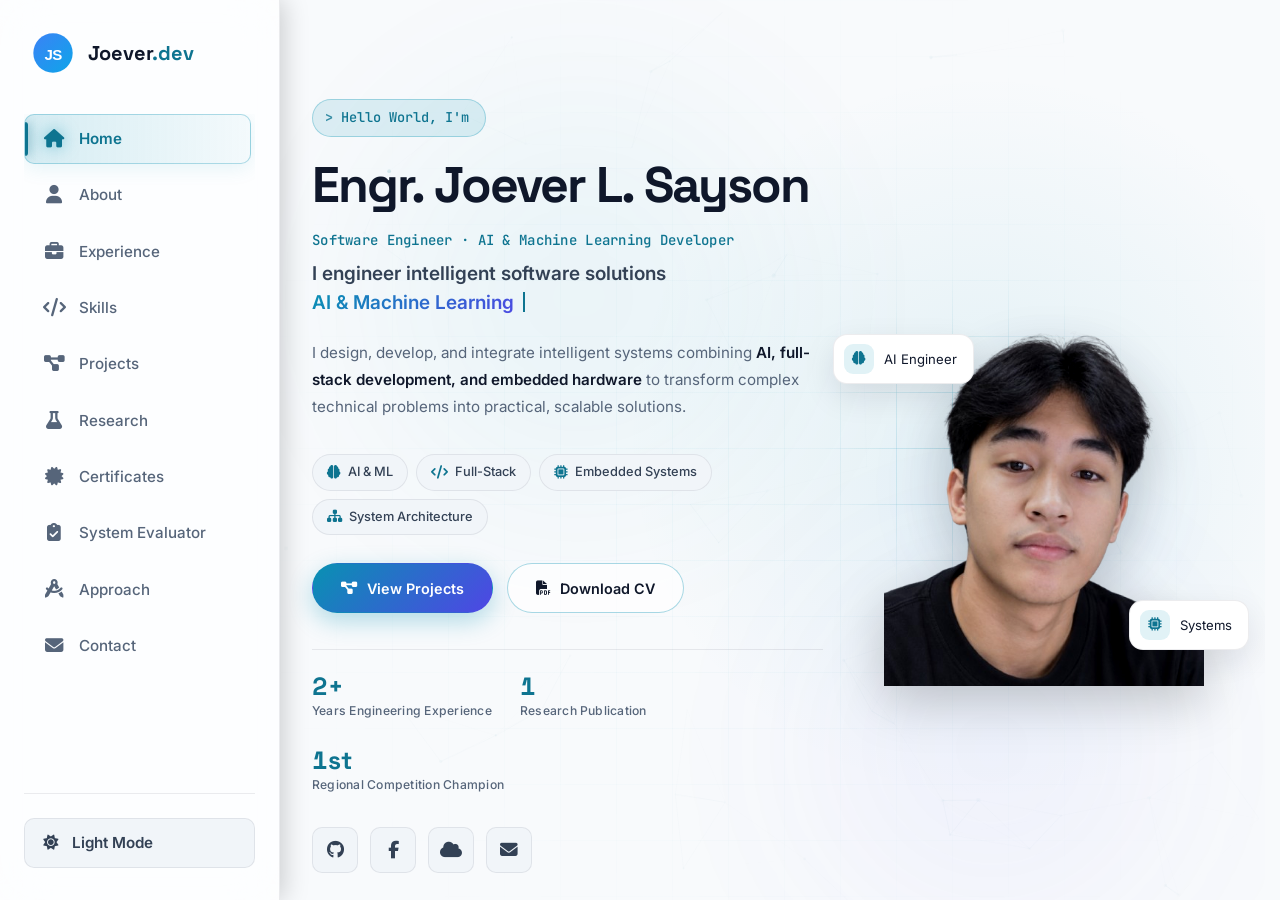
==== commit a9ec2618: "Set loader as entry point" ====
--- a/index.html
+++ b/index.html
@@ -31,11 +31,19 @@
     <link rel="preconnect" href="https://fonts.gstatic.com" crossorigin />
     <link href="https://fonts.googleapis.com/css2?family=Inter:wght@300;400;500;600;700;800&family=JetBrains+Mono:wght@400;500;600&family=Space+Grotesk:wght@500;600;700&display=swap" rel="stylesheet" />
     <link rel="stylesheet" href="https://cdnjs.cloudflare.com/ajax/libs/font-awesome/6.5.1/css/all.min.css" />
-    <link <script> (function() { try { const saved = localStorage.getItem("theme"); const prefersLight = window.matchMedia("(prefers-color-scheme: light)").matches; if (saved === "light" || (!saved && prefersLight)) { document.documentElement.setAttribute("data-theme",
-    "light"); } } catch (e) {} })();
+
+    <script>
+        (function() {
+            try {
+                const saved = localStorage.getItem("theme");
+                const prefersLight = window.matchMedia("(prefers-color-scheme: light)").matches;
+                if (saved === "light" || (!saved && prefersLight)) {
+                    document.documentElement.setAttribute("data-theme", "light");
+                }
+            } catch (e) {}
+        })();
     </script>
     <link rel="stylesheet" href="style.css" />
-    <link rel="prefetch" href="loader.html" />
 </head>
 
 <body>
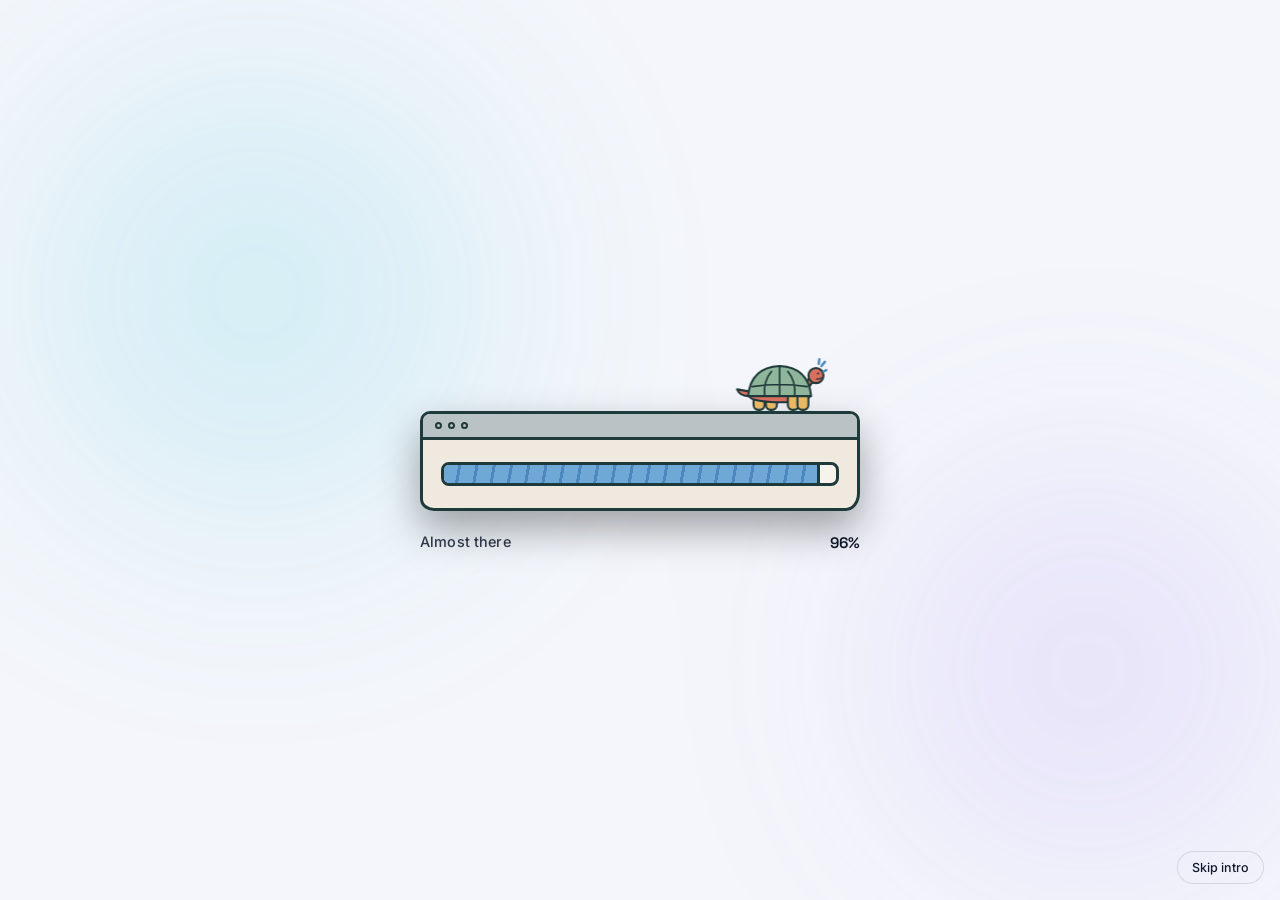
==== commit 0983b3b5: "Added loader intercept" ====
--- a/index.html
+++ b/index.html
@@ -47,6 +47,14 @@
 </head>
 
 <body>
+
+    <!-- LOADER LOGIC: Kung wala pa naka-agi sa loader, i-redirect didto -->
+    <script>
+        if (!sessionStorage.getItem('introSeen')) {
+            sessionStorage.setItem('introSeen', '1');
+            window.location.replace('loader.html');
+        }
+    </script>
 
     <a class="skip-link" href="#content-frame">Skip to content</a>
     <div class="cursor-glow" id="cursorGlow" aria-hidden="true"></div>
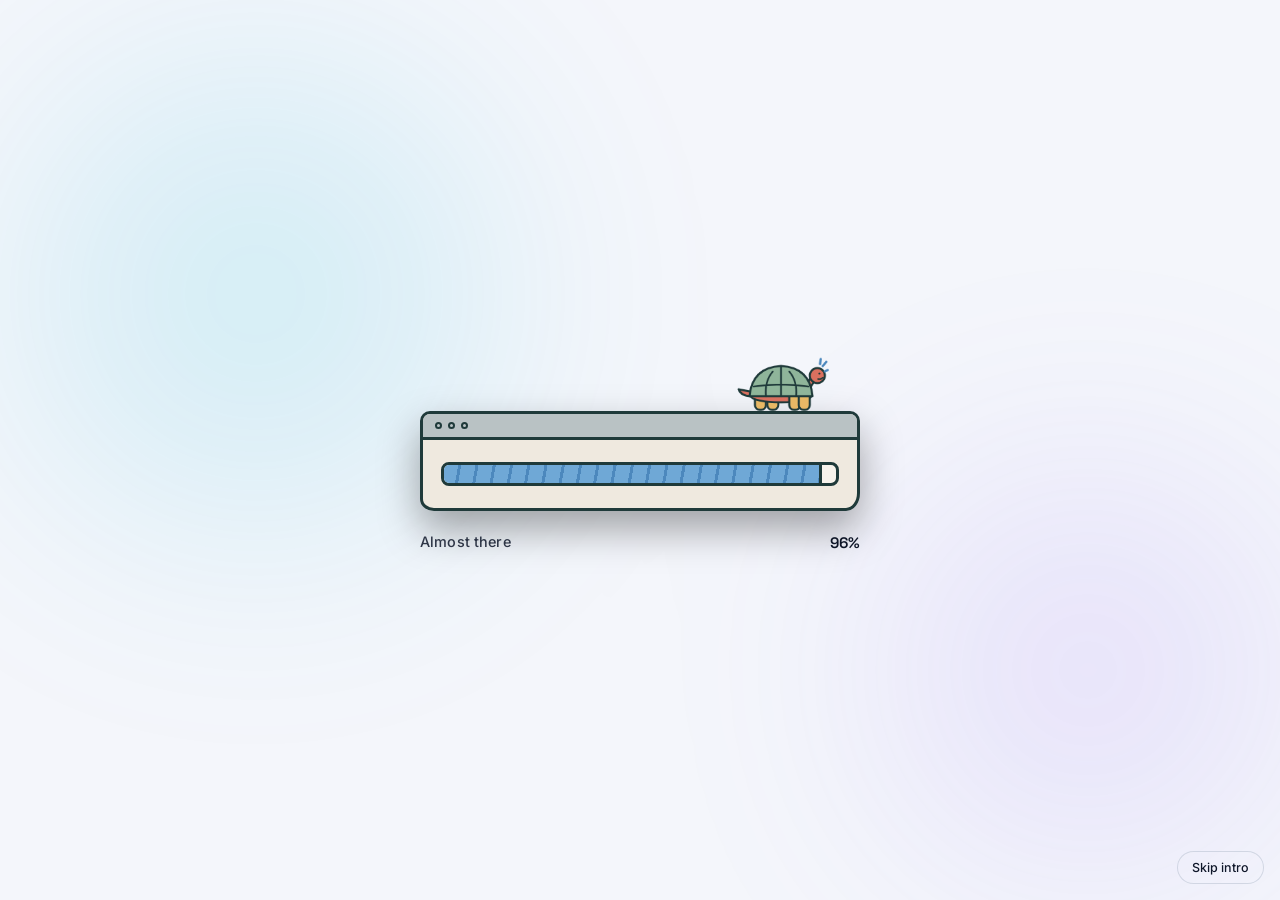
==== commit f25cf182: "Updated" ====
--- a/index.html
+++ b/index.html
@@ -6,7 +6,7 @@
     <meta name="viewport" content="width=device-width, initial-scale=1.0, viewport-fit=cover" />
     <meta name="google-site-verification" content="o4Kx3nv6QbTnX-3uEJTYt46DykIvtn0xxZeIbYy1yAg" />
 
-    <title>Joever L. Sayson Software Engineer | AI, Full-Stack & Embedded Systems</title>
+    <title>Engr. Joever L. Sayson</title>
     <meta name="description" content="Software Engineer specializing in AI & Machine Learning, full-stack application development, system architecture, and hardware-software integration. Based in General Santos City, Philippines." />
     <meta name="author" content="Joever L. Sayson" />
     <meta name="theme-color" content="#030305" />
@@ -55,15 +55,11 @@
             window.location.replace('loader.html');
         }
     </script>
-
-    <a class="skip-link" href="#content-frame">Skip to content</a>
-    <div class="cursor-glow" id="cursorGlow" aria-hidden="true"></div>
-
     <!-- Mobile header -->
     <header class="mobile-header" id="mobileHeader">
         <a href="home.html" class="mobile-logo" data-frame-link="home.html" aria-label="Home">
             <span class="logo-circle">JS</span>
-            <span class="logo-text">Joever<span>.dev</span></span>
+            <span class="logo-text">Engr. Joever<span>.dev</span></span>
         </a>
         <div class="mobile-actions">
             <button class="theme-toggle" id="themeToggleMobile" aria-label="Toggle theme">
@@ -80,7 +76,7 @@
         <a href="home.html" class="logo" data-frame-link="home.html" aria-label="Home">
             <img src="image/logo-js.svg" alt="JS Logo" class="logo-img" onerror="this.style.display='none'; this.nextElementSibling.style.display='grid';" />
             <span class="logo-mark" style="display:none;">JS</span>
-            <span class="logo-text">Joever<span>.dev</span></span>
+            <span class="logo-text">Engr. Joever<span>.dev</span></span>
         </a>
 
         <button class="mobile-close" id="mobileClose" aria-label="Close menu">
--- a/style.css
+++ b/style.css
@@ -129,7 +129,7 @@
     color: var(--text);
     -webkit-font-smoothing: antialiased;
     -moz-osx-font-smoothing: grayscale;
-    text-rendering: optimizeLegibility;
+    text-rendering: auto;
     font-optical-sizing: auto;
     overflow-wrap: break-word;
     transition: background-color .3s var(--ease-out), color .3s var(--ease-out);
@@ -494,26 +494,15 @@
 }
 
 @supports (backdrop-filter: blur(1px)) or (-webkit-backdrop-filter: blur(1px)) {
+    /* PERF: backdrop-filter is expensive (re-blurs every scroll frame).
+       Kept only on the 2 fixed bars; removed from cards, overlay, buttons. */
     .mobile-header {
-        -webkit-backdrop-filter: blur(20px) saturate(150%);
-        backdrop-filter: blur(20px) saturate(150%);
+        -webkit-backdrop-filter: blur(14px);
+        backdrop-filter: blur(14px);
     }
     .sidebar {
-        -webkit-backdrop-filter: blur(24px) saturate(150%);
-        backdrop-filter: blur(24px) saturate(150%);
-    }
-    .nav-overlay {
-        -webkit-backdrop-filter: blur(8px);
-        backdrop-filter: blur(8px);
-    }
-    .about-card,
-    .skill-card,
-    .contact-card,
-    .project-card,
-    .mini-card,
-    .btn-outline {
-        -webkit-backdrop-filter: blur(12px);
-        backdrop-filter: blur(12px);
+        -webkit-backdrop-filter: blur(16px);
+        backdrop-filter: blur(16px);
     }
 }
 
@@ -708,8 +697,9 @@
 .glow-orb {
     position: absolute;
     border-radius: 50%;
-    filter: blur(100px);
     opacity: 0.4;
+    pointer-events: none;
+    contain: strict;
 }
 
 .glow-orb-1 {
@@ -717,7 +707,7 @@
     left: 10%;
     width: clamp(300px, 40vw, 500px);
     aspect-ratio: 1;
-    background: rgba(var(--primary-rgb), 0.15);
+    background: radial-gradient(circle closest-side, rgba(var(--primary-rgb), 0.28), transparent);
 }
 
 .glow-orb-2 {
@@ -725,7 +715,7 @@
     right: 10%;
     width: clamp(250px, 35vw, 400px);
     aspect-ratio: 1;
-    background: rgba(99, 102, 241, 0.16);
+    background: radial-gradient(circle closest-side, rgba(99, 102, 241, 0.30), transparent);
 }
 
 .hero-content {
@@ -961,9 +951,6 @@
     aspect-ratio: 4 / 5;
 }
 
-
-/* Blend the white portrait background into dark mode */
-
 .image-frame {
     position: relative;
     z-index: 2;
@@ -1013,7 +1000,6 @@
     z-index: 1;
     border-radius: 50%;
     background: radial-gradient(circle, rgba(var(--primary-rgb), 0.3) 0%, rgba(99, 102, 241, 0.1) 50%, transparent 70%);
-    filter: blur(40px);
     opacity: 0.8;
     pointer-events: none;
 }
@@ -1093,52 +1079,53 @@
 }
 
 .reveal-fade {
-    animation: heroIn 0.9s var(--ease-out) both;
-    animation-delay: var(--d, 0s);
-}
-
-.hero-text>.reveal-fade:nth-child(1) {
-    --d: 0.05s;
+    animation: heroIn .7s var(--ease-out) both;
+    will-change: opacity, transform;
+}
+
+.hero-text>.reveal-fade:nth-child(1),
+.hero-text>.reveal-fade:nth-child(2),
+.hero-text>.reveal-fade:nth-child(3),
+.hero-text>.reveal-fade:nth-child(4),
+.hero-text>.reveal-fade:nth-child(5),
+.hero-text>.reveal-fade:nth-child(6),
+.hero-image-wrapper.reveal-fade,
+.scroll-down.reveal-fade {
+    --d: 0s;
 }
 
 .hero-text>.reveal-fade:nth-child(2) {
-    --d: 0.15s;
+    animation-delay: .06s;
 }
 
 .hero-text>.reveal-fade:nth-child(3) {
-    --d: 0.25s;
+    animation-delay: .12s;
 }
 
 .hero-text>.reveal-fade:nth-child(4) {
-    --d: 0.35s;
+    animation-delay: .18s;
 }
 
 .hero-text>.reveal-fade:nth-child(5) {
-    --d: 0.45s;
+    animation-delay: .24s;
 }
 
 .hero-text>.reveal-fade:nth-child(6) {
-    --d: 0.55s;
+    animation-delay: .30s;
 }
 
 .hero-image-wrapper.reveal-fade {
-    --d: 0.3s;
-}
-
-.scroll-down.reveal-fade {
-    --d: 1.1s;
+    animation-delay: .15s;
 }
 
 @keyframes heroIn {
     from {
         opacity: 0;
-        transform: translateY(18px);
-        filter: blur(4px);
+        transform: translate3d(0, 16px, 0);
     }
     to {
         opacity: 1;
         transform: none;
-        filter: blur(0);
     }
 }
 
@@ -1274,7 +1261,7 @@
 }
 
 
-/* ============ 8. SKILLS ============ */
+/* ============ 8. SKILLS (BASE) ============ */
 
 #skills .container {
     display: flex;
@@ -2198,8 +2185,8 @@
 
 .reveal {
     opacity: 0;
-    transform: translateY(24px);
-    transition: opacity .8s var(--ease-out) var(--delay, 0s), transform .8s var(--ease-out) var(--delay, 0s);
+    transform: translate3d(0, 20px, 0);
+    transition: opacity .5s var(--ease-out), transform .5s var(--ease-out);
 }
 
 .reveal.active {
@@ -2207,24 +2194,12 @@
     transform: none;
 }
 
-.reveal:nth-child(2) {
-    --delay: .08s;
-}
-
-.reveal:nth-child(3) {
-    --delay: .16s;
-}
-
-.reveal:nth-child(4) {
-    --delay: .24s;
-}
-
-.reveal:nth-child(5) {
-    --delay: .32s;
-}
-
+.reveal:nth-child(2),
+.reveal:nth-child(3),
+.reveal:nth-child(4),
+.reveal:nth-child(5),
 .reveal:nth-child(n+6) {
-    --delay: .4s;
+    --delay: 0s;
 }
 
 @media (scripting: none) {
@@ -2433,8 +2408,6 @@
     background: var(--header-bg);
     border: 1px solid var(--border);
     box-shadow: var(--shadow-sm);
-    -webkit-backdrop-filter: blur(16px);
-    backdrop-filter: blur(16px);
 }
 
 .cert-filter {
@@ -2578,8 +2551,6 @@
     opacity: 0;
     visibility: hidden;
     transition: opacity .35s, visibility .35s;
-    -webkit-backdrop-filter: blur(15px);
-    backdrop-filter: blur(15px);
 }
 
 .cert-lightbox.active {
@@ -2686,7 +2657,7 @@
         opacity: 1;
         transform: none;
         transition: none;
-        animation: revealUp linear both;
+        animation: revealUp linear backwards;
         animation-timeline: view();
         animation-range: entry 0% entry 40%;
     }
@@ -2719,7 +2690,13 @@
     -webkit-mask-composite: xor;
     mask: linear-gradient(#000 0 0) content-box exclude, linear-gradient(#000 0 0);
     pointer-events: none;
-    animation: spinAngle 7s linear infinite;
+    animation: spinAngle 7s linear infinite paused;
+}
+
+@media (hover: hover) and (pointer: fine) {
+    .project-card.featured:hover::after {
+        animation-play-state: running;
+    }
 }
 
 @keyframes spinAngle {
@@ -2759,9 +2736,6 @@
 
 /* ============ 23. RESPONSIVE — TIERED ============ */
 
-
-/* --- Desktop shrink --- */
-
 @media (max-width: 1200px) {
      :root {
         --sidebar-width: 260px;
@@ -2806,9 +2780,6 @@
         width: clamp(220px, 46vw, 320px);
     }
 }
-
-
-/* --- Tablet: keep side-by-side hero at 881–1024 --- */
 
 @media (min-width: 881px) and (max-width: 1024px) {
     .hero-content {
@@ -2847,10 +2818,21 @@
     }
 }
 
-
-/* --- Mobile --- */
-
 @media (max-width: 768px) {
+    .mobile-header,
+    .sidebar {
+        -webkit-backdrop-filter: none;
+        backdrop-filter: none;
+    }
+    .mobile-header {
+        background: var(--bg);
+    }
+    .sidebar {
+        background: var(--surface-solid);
+    }
+    .glow-orb {
+        opacity: 0.25;
+    }
      :root {
         --header-height: 60px;
         --container-pad: clamp(16px, 4vw, 24px);
@@ -3062,9 +3044,6 @@
     }
 }
 
-
-/* --- Small mobile --- */
-
 @media (max-width: 600px) {
     .evidence-grid {
         grid-template-columns: 1fr;
@@ -3308,6 +3287,29 @@
     .scroll-down {
         display: none;
     }
+}
+
+
+/* ============ 23b. POLISH (clean + smooth) ============ */
+
+
+/* Cards: calmer border/shadow transitions, no layout-affecting properties */
+
+.about-card,
+.skill-card,
+.contact-card,
+.project-card,
+.mini-card {
+    transition: transform .35s var(--ease-out), border-color .35s var(--ease-out), box-shadow .35s var(--ease-out), background-color .35s var(--ease-out);
+}
+
+
+/* Typography rhythm */
+
+h1,
+h2,
+h3 {
+    letter-spacing: -0.02em;
 }
 
 
@@ -3429,4 +3431,268 @@
         color: #333;
         border-bottom-color: #ddd;
     }
+}
+
+
+/* =========================================
+   SKILLS SECTION - PERFECT RESPONSIVE LAYOUT
+   ========================================= */
+
+.skills-rows-container {
+    display: flex;
+    flex-direction: column;
+    gap: 1.25rem;
+    margin-top: 3rem;
+    width: 100%;
+    max-width: 1000px;
+    margin-inline: auto;
+    padding-inline: 1rem;
+}
+
+.skill-row-card {
+    display: flex;
+    align-items: center;
+    background: var(--surface);
+    border: 1px solid var(--border);
+    border-radius: 20px;
+    padding: 1.25rem 1.5rem;
+    transition: transform .3s var(--ease-out), box-shadow .3s var(--ease-out), border-color .3s var(--ease-out), background-color .3s var(--ease-out);
+    box-shadow: var(--shadow-sm);
+    width: 100%;
+    box-sizing: border-box;
+    overflow: hidden;
+}
+
+.skill-row-card:hover {
+    transform: translateY(-3px);
+    box-shadow: var(--shadow-glow);
+    border-color: var(--border-hover);
+    background: var(--surface-hover);
+}
+
+
+/* --- LEFT SIDE (Icon & Title) --- */
+
+.skill-row-left {
+    display: flex;
+    align-items: center;
+    gap: 1rem;
+    width: 220px;
+    flex-shrink: 0;
+}
+
+.skill-main-icon {
+    display: flex;
+    align-items: center;
+    justify-content: center;
+    width: 55px;
+    height: 55px;
+    border-radius: 14px;
+    font-size: 1.6rem;
+    color: #fff;
+    flex-shrink: 0;
+    overflow: hidden;
+}
+
+.skill-main-icon i {
+    display: block;
+    line-height: 1;
+}
+
+
+/* Colors */
+
+.icon-blue {
+    background: linear-gradient(135deg, #4facfe 0%, #00f2fe 100%);
+    box-shadow: 0 4px 15px rgba(79, 172, 254, 0.4);
+}
+
+.icon-purple {
+    background: linear-gradient(135deg, #a18cd1 0%, #fbc2eb 100%);
+    box-shadow: 0 4px 15px rgba(161, 140, 209, 0.4);
+}
+
+.icon-pink {
+    background: linear-gradient(135deg, #ff0844 0%, #ffb199 100%);
+    box-shadow: 0 4px 15px rgba(255, 8, 68, 0.4);
+}
+
+.icon-green {
+    background: linear-gradient(135deg, #43e97b 0%, #38f9d7 100%);
+    box-shadow: 0 4px 15px rgba(67, 233, 123, 0.4);
+}
+
+.icon-cyan {
+    background: linear-gradient(135deg, #00c6ff 0%, #0072ff 100%);
+    box-shadow: 0 4px 15px rgba(0, 198, 255, 0.4);
+}
+
+.icon-orange {
+    background: linear-gradient(135deg, #f6d365 0%, #fda085 100%);
+    box-shadow: 0 4px 15px rgba(246, 211, 101, 0.4);
+}
+
+.icon-yellow {
+    background: linear-gradient(135deg, #fce38a 0%, #f38181 100%);
+    box-shadow: 0 4px 15px rgba(252, 227, 138, 0.4);
+}
+
+.skill-row-left h3 {
+    font-size: 1.1rem;
+    font-weight: 800;
+    line-height: 1.2;
+    margin: 0;
+    color: var(--text);
+}
+
+
+/* --- VERTICAL DIVIDER --- */
+
+.skill-row-divider {
+    width: 2px;
+    height: 50px;
+    background-color: var(--border);
+    margin: 0 1.5rem;
+    border-radius: 2px;
+    flex-shrink: 0;
+}
+
+
+/* --- RIGHT SIDE (Logos) --- */
+
+.skill-row-right {
+    display: flex;
+    flex-wrap: wrap;
+    align-items: center;
+    gap: 1.25rem;
+    flex: 1;
+}
+
+.skill-logo-item {
+    display: flex;
+    flex-direction: column;
+    align-items: center;
+    justify-content: center;
+    gap: 0.3rem;
+    width: 65px;
+    transition: transform 0.2s ease;
+}
+
+.skill-logo-item:hover {
+    transform: scale(1.15);
+}
+
+.skill-logo-item img {
+    width: 38px;
+    height: 38px;
+    max-width: none;
+    object-fit: contain;
+}
+
+.skill-logo-item span {
+    font-size: 0.75rem;
+    font-weight: 700;
+    color: var(--text-soft);
+    text-align: center;
+    line-height: 1.2;
+}
+
+
+/* Font Awesome fallback icon (CNN, YOLOv3, ESP32, IoT) sized like the logos */
+
+.skill-logo-item .skill-fallback {
+    display: grid;
+    place-items: center;
+    width: 38px;
+    height: 38px;
+    font-size: 1.6rem;
+    color: var(--primary);
+}
+
+
+/* =========================================
+   RESPONSIVE BREAKPOINTS
+   ========================================= */
+
+
+/* Tablet (Below 1024px) */
+
+@media (max-width: 1024px) {
+    .skill-row-left {
+        width: 180px;
+    }
+    .skill-row-divider {
+        margin: 0 1rem;
+    }
+    .skill-row-right {
+        gap: 1rem;
+    }
+    .skill-logo-item {
+        width: 55px;
+    }
+}
+
+
+/* Small Tablet & Landscape Phone (Below 860px) */
+
+@media (max-width: 860px) {
+    .skill-row-card {
+        flex-direction: column;
+        align-items: flex-start;
+        padding: 1.25rem;
+    }
+    .skill-row-left {
+        width: 100%;
+        margin-bottom: 1rem;
+    }
+    .skill-row-divider {
+        width: 100%;
+        height: 2px;
+        margin: 0 0 1.25rem 0;
+        background: linear-gradient(90deg, var(--border), transparent);
+    }
+    .skill-row-right {
+        display: grid;
+        grid-template-columns: repeat(auto-fill, minmax(65px, 1fr));
+        gap: 1rem;
+        width: 100%;
+    }
+    .skill-logo-item {
+        width: 100%;
+        max-width: 80px;
+        margin: 0 auto;
+    }
+}
+
+
+/* Mobile Phone (Below 480px) */
+
+@media (max-width: 480px) {
+    .skill-row-card {
+        padding: 1rem;
+    }
+    .skill-logo-item .skill-fallback {
+        width: 32px;
+        height: 32px;
+        font-size: 1.35rem;
+    }
+    .skill-main-icon {
+        width: 45px;
+        height: 45px;
+        font-size: 1.3rem;
+    }
+    .skill-row-left h3 {
+        font-size: 1.05rem;
+    }
+    .skill-row-right {
+        grid-template-columns: repeat(auto-fill, minmax(60px, 1fr));
+        gap: 0.75rem;
+    }
+    .skill-logo-item img {
+        width: 32px;
+        height: 32px;
+    }
+    .skill-logo-item span {
+        font-size: 0.65rem;
+    }
 }
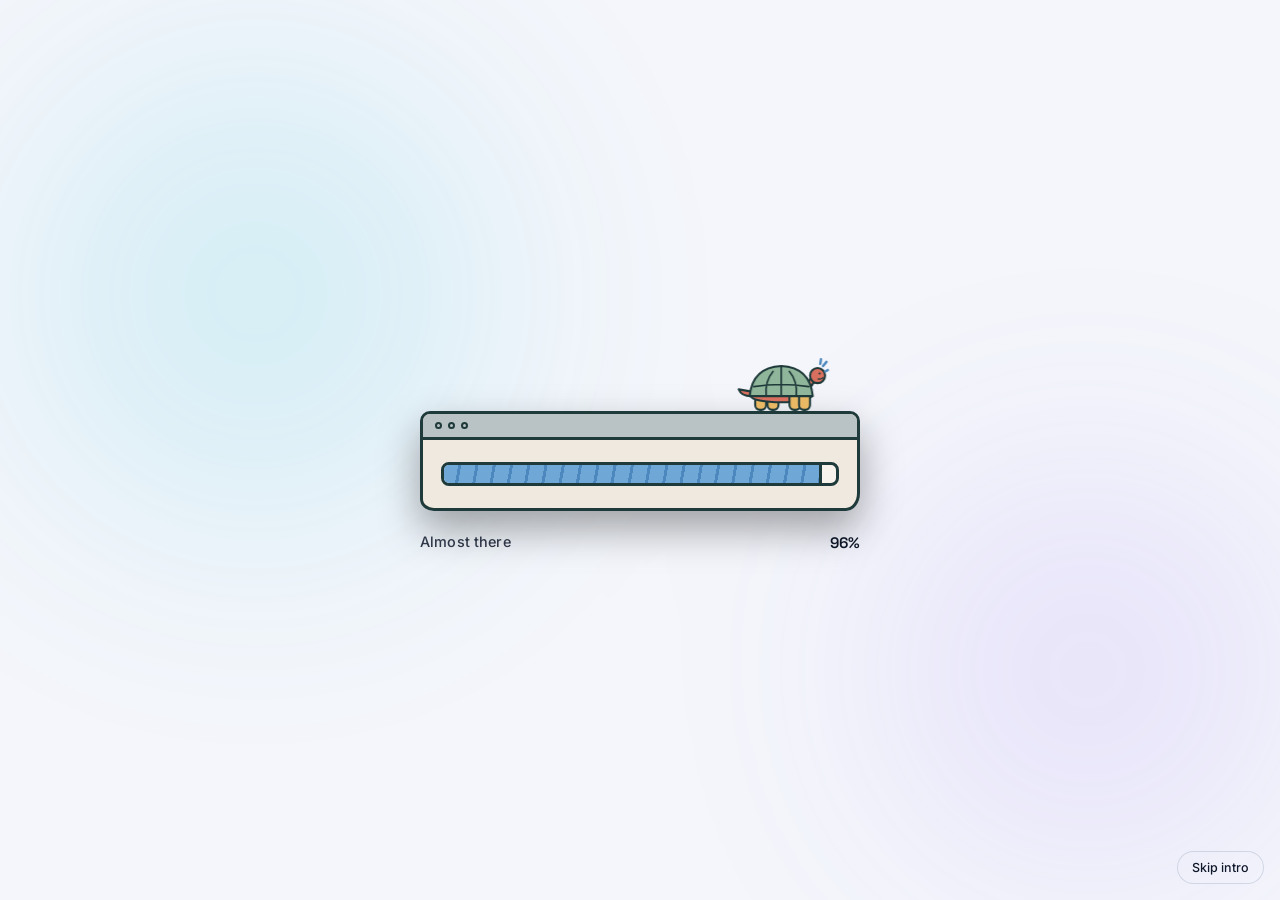
==== commit 27c22106: "Updated" ====
--- a/index.html
+++ b/index.html
@@ -26,7 +26,7 @@
     <meta name="twitter:description" content="AI, full-stack, and embedded systems engineer building complete intelligent solutions." />
     <meta name="twitter:image" content="https://saysonjoever9.vercel.app/image/og-cover.jpg" />
 
-    <link rel="icon" type="image/svg+xml" href="image/logo-js.svg" />
+    <link rel="icon" type="image/svg+xml" href="image/logo-mark.svg" />
     <link rel="preconnect" href="https://fonts.googleapis.com" />
     <link rel="preconnect" href="https://fonts.gstatic.com" crossorigin />
     <link href="https://fonts.googleapis.com/css2?family=Inter:wght@300;400;500;600;700;800&family=JetBrains+Mono:wght@400;500;600&family=Space+Grotesk:wght@500;600;700&display=swap" rel="stylesheet" />
@@ -44,6 +44,7 @@
         })();
     </script>
     <link rel="stylesheet" href="style.css" />
+
 </head>
 
 <body>
@@ -58,7 +59,7 @@
     <!-- Mobile header -->
     <header class="mobile-header" id="mobileHeader">
         <a href="home.html" class="mobile-logo" data-frame-link="home.html" aria-label="Home">
-            <span class="logo-circle">JS</span>
+            <img src="image/logo-mark.svg" alt="Joever Sayson logo" class="logo-img" width="40" height="40" />
             <span class="logo-text">Engr. Joever<span>.dev</span></span>
         </a>
         <div class="mobile-actions">
@@ -74,7 +75,7 @@
     <!-- Sidebar -->
     <aside class="sidebar" id="sidebar">
         <a href="home.html" class="logo" data-frame-link="home.html" aria-label="Home">
-            <img src="image/logo-js.svg" alt="JS Logo" class="logo-img" onerror="this.style.display='none'; this.nextElementSibling.style.display='grid';" />
+            <img src="image/logo-mark.svg" alt="Joever Sayson logo" class="logo-img" onerror="this.style.display='none'; this.nextElementSibling.style.display='grid';" />
             <span class="logo-mark" style="display:none;">JS</span>
             <span class="logo-text">Engr. Joever<span>.dev</span></span>
         </a>
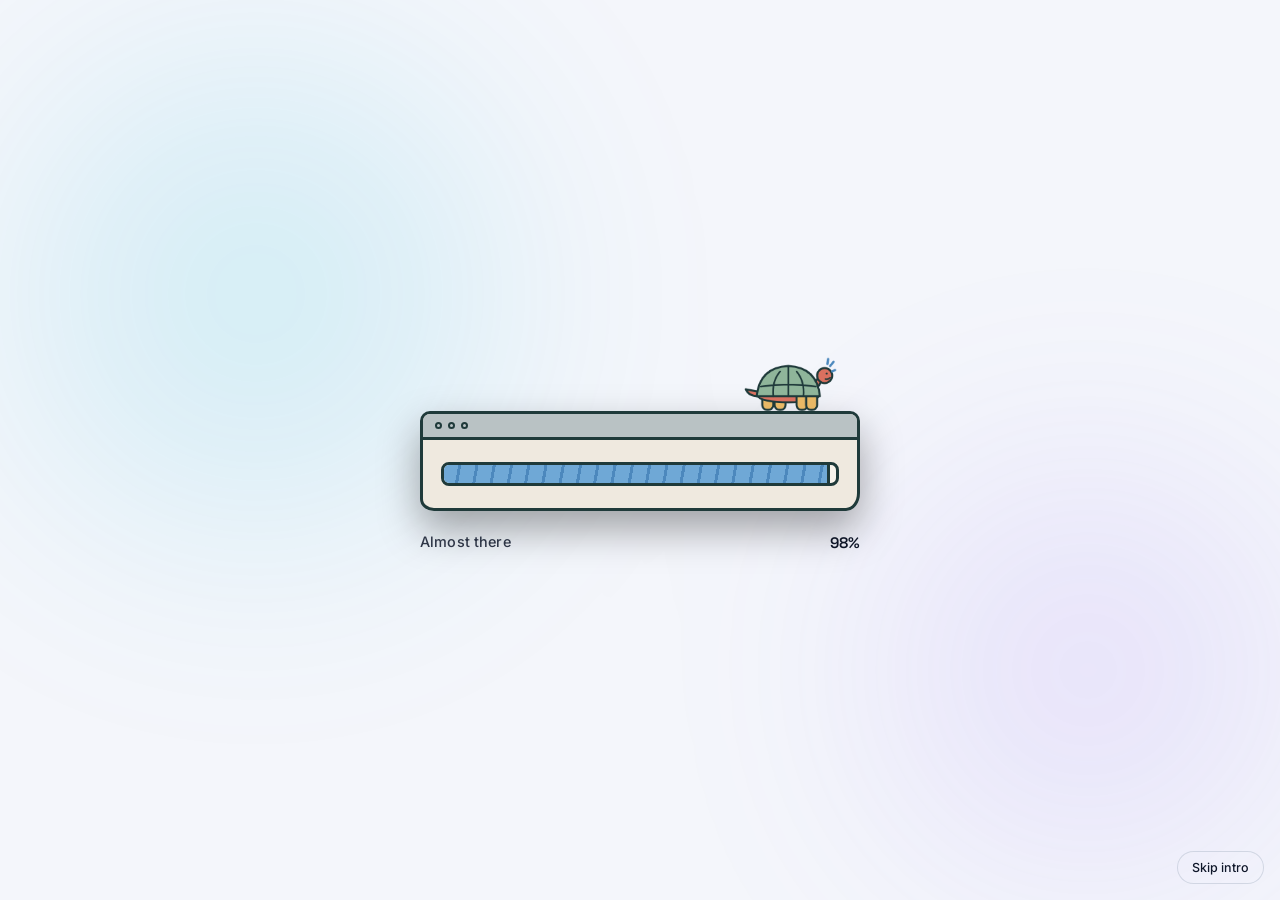
==== commit 568c2e4b: "Merge deb65ec720bc6e35e9f8e7a16d372b95499953f4 into 27c22106372822e55108be38d92d1a70eea12516" ====
--- a/index.html
+++ b/index.html
@@ -111,6 +111,12 @@
         <iframe id="content-frame" src="home.html" title="Portfolio Content" loading="eager" allow="clipboard-write"></iframe>
     </main>
 
+    <!-- Vercel Speed Insights -->
+    <script type="module">
+        import { injectSpeedInsights } from 'https://cdn.jsdelivr.net/npm/@vercel/speed-insights@1/dist/index.mjs';
+        injectSpeedInsights();
+    </script>
+
     <script src="script.js"></script>
 </body>
 
